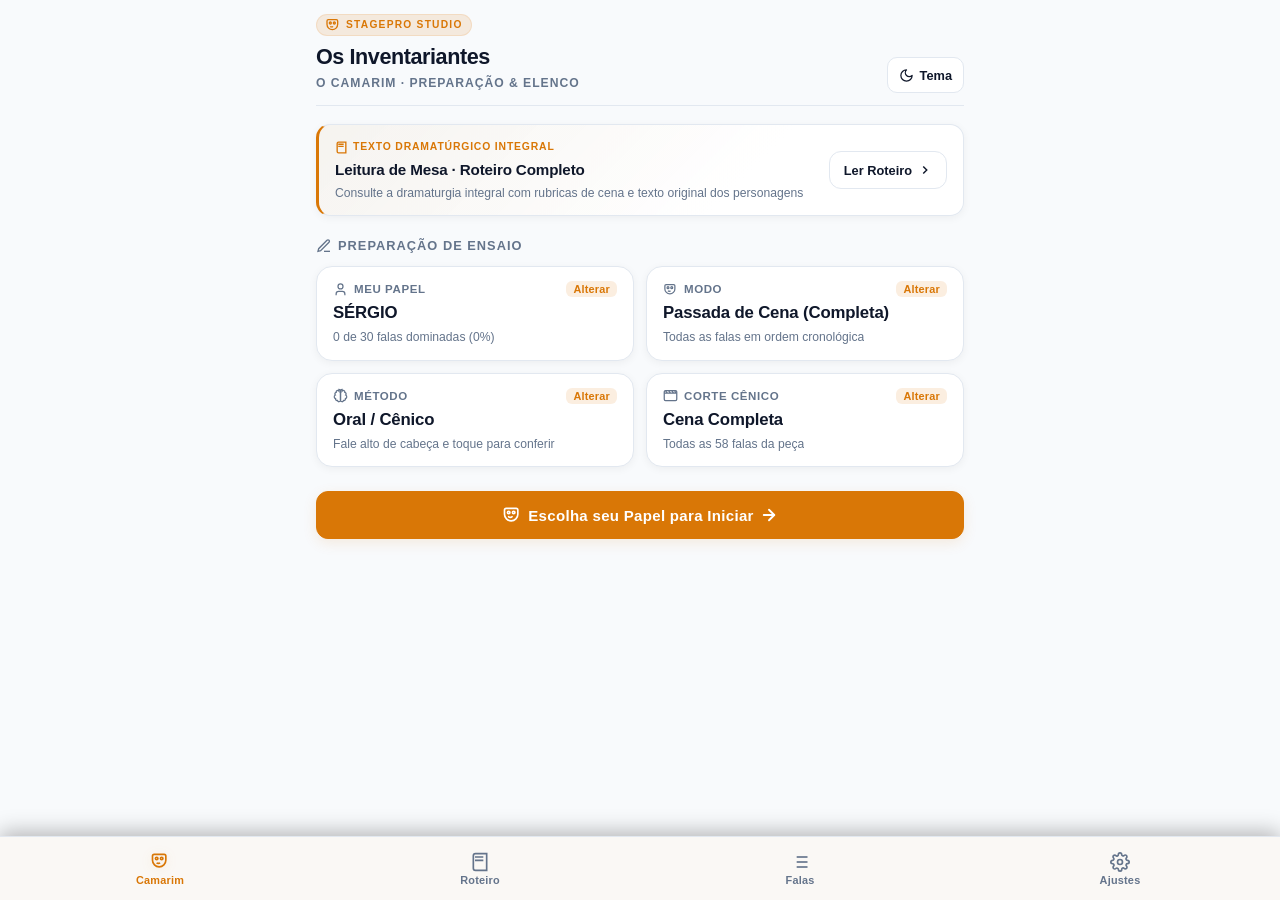
==== index.html @ 780c4690 "refactor(roteiro): etapa 2 - reformulacao completa da leitura de mesa em livro dramaturgico com folh" ====
<!DOCTYPE html>
<html lang="pt-BR">
<head>
  <meta charset="utf-8">
  <meta http-equiv="Content-Security-Policy" content="default-src 'self'; script-src 'self' 'unsafe-inline'; style-src 'self' 'unsafe-inline'; img-src 'self' data: blob:; media-src 'self' blob: data:; connect-src 'self' blob: data:; font-src 'self'; object-src 'none'; base-uri 'self';">
  <meta name="viewport" content="width=device-width, initial-scale=1, viewport-fit=cover">
  <meta name="theme-color" content="#0b0d11">
  <meta name="apple-mobile-web-app-capable" content="yes">
  <meta name="apple-mobile-web-app-status-bar-style" content="black-translucent">
  <meta name="apple-mobile-web-app-title" content="StagePro">
  <link rel="manifest" href="manifest.json">
  <link rel="icon" type="image/svg+xml" href="icon.svg">
  <link rel="icon" type="image/png" sizes="192x192" href="icon-192.png">
  <link rel="icon" type="image/png" sizes="512x512" href="icon-512.png">
  <link rel="apple-touch-icon" href="icon-192.png">
  <title>Ensaio Teatral · Os Inventariantes</title>
  <link rel="stylesheet" href="css/style.css">
</head>
<body>
  <div class="app-container">
    <!-- TELA 1: O CAMARIM (LOBBY DE ENTRADA & HUB DE ESCOLHA) -->
    <div id="lobbyView" class="view-camarim">
      <header class="camarim-header">
        <div class="camarim-brand">
          <div class="brand-badge">
            <svg class="app-icon" width="16" height="16" viewBox="0 0 24 24" fill="none" stroke="currentColor" stroke-width="2"><path d="M3 11c0 4.4 3.6 8 8 8s8-3.6 8-8V6a2 2 0 0 0-2-2H5a2 2 0 0 0-2 2v5z"/><circle cx="8" cy="9" r="1.5"/><circle cx="14" cy="9" r="1.5"/><path d="M8 14c1 1.2 3 1.2 4 0"/></svg>
            <span>STAGEPRO STUDIO</span>
          </div>
          <h1 class="play-title" id="playTitle">Os Inventariantes</h1>
          <span class="camarim-subtitle">O Camarim · Preparação & Elenco</span>
        </div>
        <div class="camarim-header-actions">
          <button id="btnToggleTheme" class="btn-header" type="button" title="Alternar Modo Claro / Escuro">
            <span id="themeHeaderIcon" style="display:inline-flex; align-items:center;">
              <svg class="app-icon" width="15" height="15" viewBox="0 0 24 24" fill="none" stroke="currentColor" stroke-width="2"><circle cx="12" cy="12" r="4"/><path d="M12 2v2M12 20v2M4.93 4.93l1.41 1.41M17.66 17.66l1.41 1.41M2 12h2M20 12h2M6.34 17.66l-1.41 1.41M19.07 4.93l-1.41 1.41"/></svg>
            </span>
            <span id="themeHeaderLabel">Tema</span>
          </button>
          <!-- Botões mantidos para testes legados de integração, ocultos visualmente da barra superior -->
          <button id="btnOpenFullScriptLobby" class="btn-header" type="button" title="Ler Roteiro Completo" style="display:none;" aria-hidden="true">
            <svg class="app-icon" width="15" height="15" viewBox="0 0 24 24" fill="none" stroke="currentColor" stroke-width="2"><path d="M4 19.5v-15A2.5 2.5 0 0 1 6.5 2H20v20H6.5a2.5 2.5 0 0 1-2.5-2.5Z"/><path d="M6 6h10M6 10h10"/></svg>
            <span>Roteiro</span>
          </button>
          <button id="btnOpenIndexLobby" class="btn-header" type="button" title="Índice de Falas" style="display:none;" aria-hidden="true">
            <svg class="app-icon" width="15" height="15" viewBox="0 0 24 24" fill="none" stroke="currentColor" stroke-width="2"><line x1="8" y1="6" x2="21" y2="6"/><line x1="8" y1="12" x2="21" y2="12"/><line x1="8" y1="18" x2="21" y2="18"/><line x1="3" y1="6" x2="3.01" y2="6"/><line x1="3" y1="12" x2="3.01" y2="12"/><line x1="3" y1="18" x2="3.01" y2="18"/></svg>
            <span>Falas</span>
          </button>
          <button id="btnOpenSettingsLobby" class="btn-header" type="button" title="Opções & Vozes" style="display:none;" aria-hidden="true">
            <svg class="app-icon" width="15" height="15" viewBox="0 0 24 24" fill="none" stroke="currentColor" stroke-width="2"><circle cx="12" cy="12" r="3"/><path d="M19.4 15a1.65 1.65 0 0 0 .33 1.82l.06.06a2 2 0 0 1 0 2.83 2 2 0 0 1-2.83 0l-.06-.06a1.65 1.65 0 0 0-1.82-.33 1.65 1.65 0 0 0-1 1.51V21a2 2 0 0 1-2 2 2 2 0 0 1-2-2v-.09A1.65 1.65 0 0 0 9 19.4a1.65 1.65 0 0 0-1.82.33l-.06.06a2 2 0 0 1-2.83 0 2 2 0 0 1 0-2.83l.06-.06a1.65 1.65 0 0 0 .33-1.82 1.65 1.65 0 0 0-1.51-1H3a2 2 0 0 1-2-2 2 2 0 0 1 2-2h.09A1.65 1.65 0 0 0 4.6 9a1.65 1.65 0 0 0-.33-1.82l-.06-.06a2 2 0 0 1 0-2.83 2 2 0 0 1 2.83 0l.06.06a1.65 1.65 0 0 0 1.82.33H9a1.65 1.65 0 0 0 1-1.51V3a2 2 0 0 1 2-2 2 2 0 0 1 2 2v.09a1.65 1.65 0 0 0 1 1.51 1.65 1.65 0 0 0 1.82-.33l.06-.06a2 2 0 0 1 2.83 0 2 2 0 0 1 0 2.83l-.06.06a1.65 1.65 0 0 0-.33 1.82V9a1.65 1.65 0 0 0 1.51 1H21a2 2 0 0 1 2 2 2 2 0 0 1-2 2h-.09a1.65 1.65 0 0 0-1.51 1z"/></svg>
            <span>Opções</span>
          </button>
        </div>
      </header>

      <!-- CARD DRAMATÚRGICO: TEXTO DA PEÇA (LEITURA DE MESA) -->
      <section class="camarim-script-card" id="bannerReadFullScript" role="region" aria-label="Texto da Peça">
        <div class="script-card-content">
          <div class="script-card-badge">
            <svg class="app-icon" width="13" height="13" viewBox="0 0 24 24" fill="none" stroke="currentColor" stroke-width="2.5"><path d="M4 19.5v-15A2.5 2.5 0 0 1 6.5 2H20v20H6.5a2.5 2.5 0 0 1-2.5-2.5Z"/><path d="M6 6h10M6 10h10"/></svg>
            <span>TEXTO DRAMATÚRGICO INTEGRAL</span>
          </div>
          <h2 class="script-card-title">Leitura de Mesa · Roteiro Completo</h2>
          <p class="script-card-desc">Consulte a dramaturgia integral com rubricas de cena e texto original dos personagens</p>
        </div>
        <button id="btnReadScriptBanner" class="btn btn-secondary script-card-action" type="button">
          <span>Ler Roteiro</span>
          <svg class="app-icon" width="14" height="14" viewBox="0 0 24 24" fill="none" stroke="currentColor" stroke-width="2.5"><polyline points="9 18 15 12 9 6"/></svg>
        </button>
      </section>

      <!-- PAINEL MISSION CONTROL DO CAMARIM (DASHBOARD TÁTIL) -->
      <div id="tabContentArea" class="tab-content-area">
        <div id="tabCamarim" class="tab-pane active">
          <!-- CARD DE CONTINUAÇÃO RÁPIDA (QUICK RESUME) -->
          <div id="resumeRehearsalCard" class="camarim-resume-card" style="display:none;">
            <div class="resume-card-left">
              <span class="resume-card-badge">Último Ensaio</span>
              <span class="resume-card-title" id="resumeCardTitle">Continuar da fala 1</span>
            </div>
            <button id="btnQuickResume" class="btn btn-secondary btn-resume-action" type="button">
              <span>Continuar</span>
              <svg class="app-icon" width="14" height="14" viewBox="0 0 24 24" fill="none" stroke="currentColor" stroke-width="2.5"><polygon points="5 3 19 12 5 21 5 3"/></svg>
            </button>
          </div>

          <!-- OS 4 SLOTS INTERATIVOS DE PREPARAÇÃO -->
          <section class="mission-control-section">
            <div class="mission-control-title">
              <svg class="app-icon" width="16" height="16" viewBox="0 0 24 24" fill="none" stroke="currentColor" stroke-width="2"><path d="M12 20h9"/><path d="M16.5 3.5a2.121 2.121 0 0 1 3 3L7 19l-4 1 1-4L16.5 3.5z"/></svg>
              <span>Preparação de Ensaio</span>
            </div>
            <div class="mission-slots-grid">
              <!-- SLOT 1: PERSONAGEM -->
              <button type="button" class="mission-slot-card" id="slotActorBtn">
                <div class="slot-card-top">
                  <div class="slot-card-label">
                    <svg class="app-icon" width="15" height="15" viewBox="0 0 24 24" fill="none" stroke="currentColor" stroke-width="2"><path d="M19 21v-2a4 4 0 0 0-4-4H9a4 4 0 0 0-4 4v2"/><circle cx="12" cy="7" r="4"/></svg>
                    <span>Meu Papel</span>
                  </div>
                  <span class="slot-edit-pill">Alterar</span>
                </div>
                <div class="slot-card-value" id="slotActorValue">SÉRGIO</div>
                <div class="slot-card-sub" id="slotActorSub">Toque para selecionar</div>
              </button>

              <!-- SLOT 2: MODO DE ENSAIO -->
              <button type="button" class="mission-slot-card" id="slotModeBtn">
                <div class="slot-card-top">
                  <div class="slot-card-label">
                    <svg class="app-icon" width="15" height="15" viewBox="0 0 24 24" fill="none" stroke="currentColor" stroke-width="2"><path d="M3 11c0 4.4 3.6 8 8 8s8-3.6 8-8V6a2 2 0 0 0-2-2H5a2 2 0 0 0-2 2v5z"/><circle cx="8" cy="9" r="1.5"/><circle cx="14" cy="9" r="1.5"/><path d="M8 14c1 1.2 3 1.2 4 0"/></svg>
                    <span>Modo</span>
                  </div>
                  <span class="slot-edit-pill">Alterar</span>
                </div>
                <div class="slot-card-value" id="slotModeValue">Só Minhas + Deixas</div>
                <div class="slot-card-sub" id="slotModeSub">Foco em réplicas diretas</div>
              </button>

              <!-- SLOT 3: MÉTODO DE ESTUDO -->
              <button type="button" class="mission-slot-card" id="slotMethodBtn">
                <div class="slot-card-top">
                  <div class="slot-card-label">
                    <svg class="app-icon" width="15" height="15" viewBox="0 0 24 24" fill="none" stroke="currentColor" stroke-width="2"><path d="M9.5 2A2.5 2.5 0 0 1 12 4.5v15a2.5 2.5 0 0 1-4.96.44 2.5 2.5 0 0 1-2.96-3.08 3 3 0 0 1-.34-5.58 2.5 2.5 0 0 1 1.32-4.24 2.5 2.5 0 0 1 4.44-2.04Z"/><path d="M14.5 2A2.5 2.5 0 0 0 12 4.5v15a2.5 2.5 0 0 0 4.96.44 2.5 2.5 0 0 0 2.96-3.08 3 3 0 0 0 .34-5.58 2.5 2.5 0 0 0-1.32-4.24 2.5 2.5 0 0 0-4.44-2.04Z"/></svg>
                    <span>Método</span>
                  </div>
                  <span class="slot-edit-pill">Alterar</span>
                </div>
                <div class="slot-card-value" id="slotMethodValue">Oral / Cênico</div>
                <div class="slot-card-sub" id="slotMethodSub">Fale alto de cabeça</div>
              </button>

              <!-- SLOT 4: CORTE CÊNICO (BEAT) -->
              <button type="button" class="mission-slot-card" id="slotBeatBtn">
                <div class="slot-card-top">
                  <div class="slot-card-label">
                    <svg class="app-icon" width="15" height="15" viewBox="0 0 24 24" fill="none" stroke="currentColor" stroke-width="2"><rect x="2" y="4" width="20" height="16" rx="2"/><path d="m4 4 3 4M9 4l3 4M14 4l3 4M19 4l1 4M2 8h20"/></svg>
                    <span>Corte Cênico</span>
                  </div>
                  <span class="slot-edit-pill">Alterar</span>
                </div>
                <div class="slot-card-value" id="slotBeatValue">Cena Completa</div>
                <div class="slot-card-sub" id="slotBeatSub">Todas as falas da cena</div>
              </button>
            </div>
          </section>

          <!-- BOTÃO HERÓI: ENTRAR EM CENA -->
          <div class="camarim-hero-action">
            <button id="btnEnterStage" class="btn btn-primary btn-enter-stage" type="button">
              <svg class="app-icon" width="20" height="20" viewBox="0 0 24 24" fill="none" stroke="currentColor" stroke-width="2"><path d="M3 11c0 4.4 3.6 8 8 8s8-3.6 8-8V6a2 2 0 0 0-2-2H5a2 2 0 0 0-2 2v5z"/><circle cx="8" cy="9" r="1.5"/><circle cx="14" cy="9" r="1.5"/><path d="M8 14c1 1.2 3 1.2 4 0"/></svg>
              <span>Entrar em Cena</span>
              <svg class="app-icon" width="18" height="18" viewBox="0 0 24 24" fill="none" stroke="currentColor" stroke-width="2.5"><line x1="5" y1="12" x2="19" y2="12"/><polyline points="12 5 19 12 12 19"/></svg>
            </button>
          </div>
        </div>
      </div>

      <!-- BOTTOM SHEETS DOS SLOTS DE CONFIGURAÇÃO -->
      <!-- SHEET 1: ESCOLHA DE PERSONAGEM -->
      <div id="sheetActor" class="modal-backdrop slot-sheet" hidden>
        <div class="modal-content">
          <div class="modal-drag-bar" aria-hidden="true"></div>
          <div class="modal-header">
            <h2>
              <svg class="app-icon" width="18" height="18" viewBox="0 0 24 24" fill="none" stroke="currentColor" stroke-width="2"><path d="M19 21v-2a4 4 0 0 0-4-4H9a4 4 0 0 0-4 4v2"/><circle cx="12" cy="7" r="4"/></svg>
              <span>Escolha seu Personagem</span>
            </h2>
            <button id="btnCloseSheetActor" class="btn-close" type="button" aria-label="Fechar">&times;</button>
          </div>
          <div class="modal-body">
            <div class="character-cards-grid" id="characterTabs" role="tablist">
              <!-- Injetado dinamicamente via UIController.renderLobby() -->
            </div>
          </div>
        </div>
      </div>

      <!-- SHEET 2: MODO DE ENSAIO -->
      <div id="sheetMode" class="modal-backdrop slot-sheet" hidden>
        <div class="modal-content">
          <div class="modal-drag-bar" aria-hidden="true"></div>
          <div class="modal-header">
            <h2>
              <svg class="app-icon" width="18" height="18" viewBox="0 0 24 24" fill="none" stroke="currentColor" stroke-width="2"><path d="M3 11c0 4.4 3.6 8 8 8s8-3.6 8-8V6a2 2 0 0 0-2-2H5a2 2 0 0 0-2 2v5z"/><circle cx="8" cy="9" r="1.5"/><circle cx="14" cy="9" r="1.5"/><path d="M8 14c1 1.2 3 1.2 4 0"/></svg>
              <span>Modo de Ensaio</span>
            </h2>
            <button id="btnCloseSheetMode" class="btn-close" type="button" aria-label="Fechar">&times;</button>
          </div>
          <div class="modal-body">
            <div class="mode-cards-grid" id="modeCardsGrid">
              <div class="mode-card active" data-mode="minhas">
                <div class="mode-card-header">
                  <span class="mode-card-icon">
                    <svg class="app-icon" width="20" height="20" viewBox="0 0 24 24" fill="none" stroke="currentColor" stroke-width="2"><circle cx="12" cy="12" r="10"/><circle cx="12" cy="12" r="6"/><circle cx="12" cy="12" r="2"/></svg>
                  </span>
                  <div class="mode-card-title-group">
                    <span class="mode-card-title">Só Minhas Falas + Deixas</span>
                    <span class="mode-card-badge">Recomendado</span>
                  </div>
                </div>
                <p class="mode-card-desc">Foque apenas nas suas réplicas, com a deixa do colega conectada e destacada no topo.</p>
              </div>

              <div class="mode-card" data-mode="cena">
                <div class="mode-card-header">
                  <span class="mode-card-icon">
                    <svg class="app-icon" width="20" height="20" viewBox="0 0 24 24" fill="none" stroke="currentColor" stroke-width="2"><path d="M4 19.5v-15A2.5 2.5 0 0 1 6.5 2H20v20H6.5a2.5 2.5 0 0 1-2.5-2.5Z"/><path d="M6 6h10M6 10h10"/></svg>
                  </span>
                  <div class="mode-card-title-group">
                    <span class="mode-card-title">Passada de Cena (Completa)</span>
                    <span class="mode-card-badge">Cronológico</span>
                  </div>
                </div>
                <p class="mode-card-desc">Passe todas as falas da peça do início ao fim, ouvindo ou lendo cada personagem.</p>
              </div>

              <div class="mode-card" data-mode="pingpong">
                <div class="mode-card-header">
                  <span class="mode-card-icon">
                    <svg class="app-icon" width="20" height="20" viewBox="0 0 24 24" fill="none" stroke="currentColor" stroke-width="2"><polygon points="13 2 3 14 12 14 11 22 21 10 12 10 13 2"/></svg>
                  </span>
                  <div class="mode-card-title-group">
                    <span class="mode-card-title">Ping-Pong de Deixas</span>
                    <span class="mode-card-badge">Reflexo 4s</span>
                  </div>
                </div>
                <p class="mode-card-desc">O colega fala e um cronômetro de reflexo de 4s abre para testar seu tempo de resposta.</p>
              </div>

              <div class="mode-card" data-mode="ponto">
                <div class="mode-card-header">
                  <span class="mode-card-icon">
                    <svg class="app-icon" width="20" height="20" viewBox="0 0 24 24" fill="none" stroke="currentColor" stroke-width="2"><path d="M3 14h3a2 2 0 0 1 2 2v3a2 2 0 0 1-2 2H5a2 2 0 0 1-2-2v-7a9 9 0 0 1 18 0v7a2 2 0 0 1-2 2h-1a2 2 0 0 1-2-2v-3a2 2 0 0 1 2-2h3"/></svg>
                  </span>
                  <div class="mode-card-title-group">
                    <span class="mode-card-title">Ponto Eletrônico</span>
                    <span class="mode-card-badge">Hands-Free</span>
                  </div>
                </div>
                <p class="mode-card-desc">Ensaio 100% auditivo para você ensaiar com fone no ouvido, viva-voz ou sem as mãos.</p>
              </div>

              <div class="mode-card" data-mode="fraquezas">
                <div class="mode-card-header">
                  <span class="mode-card-icon">
                    <svg class="app-icon" width="20" height="20" viewBox="0 0 24 24" fill="none" stroke="currentColor" stroke-width="2"><path d="M9.5 2A2.5 2.5 0 0 1 12 4.5v15a2.5 2.5 0 0 1-4.96.44 2.5 2.5 0 0 1-2.96-3.08 3 3 0 0 1-.34-5.58 2.5 2.5 0 0 1 1.32-4.24 2.5 2.5 0 0 1 4.44-2.04Z"/><path d="M14.5 2A2.5 2.5 0 0 0 12 4.5v15a2.5 2.5 0 0 0 4.96.44 2.5 2.5 0 0 0 2.96-3.08 3 3 0 0 0 .34-5.58 2.5 2.5 0 0 0-1.32-4.24 2.5 2.5 0 0 0-4.44-2.04Z"/></svg>
                  </span>
                  <div class="mode-card-title-group">
                    <span class="mode-card-title">Foco nas Fraquezas</span>
                    <span class="mode-card-badge">Memorização</span>
                  </div>
                </div>
                <p class="mode-card-desc">Repetição espaçada inteligente priorizando as falas onde você mais errou ou tem dúvida.</p>
              </div>
            </div>
          </div>
        </div>
      </div>

      <!-- SHEET 3: MÉTODO DE MEMORIZAÇÃO -->
      <div id="sheetMethod" class="modal-backdrop slot-sheet" hidden>
        <div class="modal-content">
          <div class="modal-drag-bar" aria-hidden="true"></div>
          <div class="modal-header">
            <h2>
              <svg class="app-icon" width="18" height="18" viewBox="0 0 24 24" fill="none" stroke="currentColor" stroke-width="2"><path d="M9.5 2A2.5 2.5 0 0 1 12 4.5v15a2.5 2.5 0 0 1-4.96.44 2.5 2.5 0 0 1-2.96-3.08 3 3 0 0 1-.34-5.58 2.5 2.5 0 0 1 1.32-4.24 2.5 2.5 0 0 1 4.44-2.04Z"/><path d="M14.5 2A2.5 2.5 0 0 0 12 4.5v15a2.5 2.5 0 0 0 4.96.44 2.5 2.5 0 0 0 2.96-3.08 3 3 0 0 0 .34-5.58 2.5 2.5 0 0 0-1.32-4.24 2.5 2.5 0 0 0-4.44-2.04Z"/></svg>
              <span>Método de Memorização</span>
            </h2>
            <button id="btnCloseSheetMethod" class="btn-close" type="button" aria-label="Fechar">&times;</button>
          </div>
          <div class="modal-body">
            <div class="study-methods-grid" id="studyMethodsGrid">
              <button type="button" class="study-method-card active" data-method="oral">
                <span class="method-card-icon">
                  <svg class="app-icon" width="22" height="22" viewBox="0 0 24 24" fill="none" stroke="currentColor" stroke-width="2"><path d="M12 2a3 3 0 0 0-3 3v7a3 3 0 0 0 6 0V5a3 3 0 0 0-3-3Z"/><path d="M19 10v2a7 7 0 0 1-14 0v-2M12 19v3M8 22h8"/></svg>
                </span>
                <div class="method-card-info">
                  <span class="method-card-title">Oral / Cênico</span>
                  <span class="method-card-badge">Padrão</span>
                </div>
                <p class="method-card-desc">Fale alto de cabeça e toque para conferir.</p>
              </button>
              <button type="button" class="study-method-card" data-method="quiz">
                <span class="method-card-icon">
                  <svg class="app-icon" width="22" height="22" viewBox="0 0 24 24" fill="none" stroke="currentColor" stroke-width="2"><path d="M19.4 7.8c0-1.6.8-2.2 1.6-2.8-1.3-1.3-3.1-2-5-2-1.6 0-2.2.8-2.8 1.6a2 2 0 0 1-2.3 0C10.2 3.8 9.6 3 8 3 6.2 3 4.3 3.7 3 5c.8.7 1.6 1.3 1.6 2.8a2 2 0 0 1-1.1 1.8C2.8 10.2 2 10.8 2 12.4c0 1.6.8 2.2 1.6 2.8a2 2 0 0 1 1.1 1.8c-.8.8-1.6 1.4-2.4 2.1 1.3 1.3 3.1 2 5 2 1.6 0 2.2-.8 2.8-1.6a2 2 0 0 1 2.3 0c.7.8 1.3 1.6 2.8 1.6 1.8 0 3.7-.7 5-2-.8-.7-1.6-1.3-1.6-2.8a2 2 0 0 1 1.1-1.8c.6-.5 1.4-1.1 1.4-2.7 0-1.6-.8-2.2-1.6-2.8a2 2 0 0 1-1.1-1.8Z"/></svg>
                </span>
                <div class="method-card-info">
                  <span class="method-card-title">Alternativas</span>
                  <span class="method-card-badge">Interativo</span>
                </div>
                <p class="method-card-desc">Complete lacunas escolhendo opções.</p>
              </button>
              <button type="button" class="study-method-card" data-method="typing">
                <span class="method-card-icon">
                  <svg class="app-icon" width="22" height="22" viewBox="0 0 24 24" fill="none" stroke="currentColor" stroke-width="2"><rect x="2" y="4" width="20" height="16" rx="2"/><line x1="6" y1="8" x2="6.01" y2="8"/><line x1="10" y1="8" x2="10.01" y2="8"/><line x1="14" y1="8" x2="14.01" y2="8"/><line x1="18" y1="8" x2="18.01" y2="8"/><line x1="6" y1="12" x2="6.01" y2="12"/><line x1="18" y1="12" x2="18.01" y2="12"/><line x1="7" y1="16" x2="17" y2="16"/></svg>
                </span>
                <div class="method-card-info">
                  <span class="method-card-title">Digitação</span>
                  <span class="method-card-badge">Teclado</span>
                </div>
                <p class="method-card-desc">Digite as palavras que faltam no texto.</p>
              </button>
            </div>
          </div>
        </div>
      </div>

      <!-- SHEET 4: CORTE CÊNICO (BEAT) -->
      <div id="sheetBeat" class="modal-backdrop slot-sheet" hidden>
        <div class="modal-content">
          <div class="modal-drag-bar" aria-hidden="true"></div>
          <div class="modal-header">
            <h2>
              <svg class="app-icon" width="18" height="18" viewBox="0 0 24 24" fill="none" stroke="currentColor" stroke-width="2"><rect x="2" y="4" width="20" height="16" rx="2"/><path d="m4 4 3 4M9 4l3 4M14 4l3 4M19 4l1 4M2 8h20"/></svg>
              <span>Bloco Dramático / Beat</span>
            </h2>
            <button id="btnCloseSheetBeat" class="btn-close" type="button" aria-label="Fechar">&times;</button>
          </div>
          <div class="modal-body">
            <div class="camarim-select-wrapper custom-select-box">
              <select id="selectBeat" class="camarim-select" title="Filtrar por bloco dramático da cena">
                <option value="all">Cena Completa (Todas as falas)</option>
              </select>
              <div class="select-chevron">
                <svg class="app-icon" width="14" height="14" viewBox="0 0 24 24" fill="none" stroke="currentColor" stroke-width="2.5"><polyline points="6 9 12 15 18 9"/></svg>
              </div>
            </div>
          </div>
        </div>
      </div>
    </div>

    <!-- TELA 2: O PALCO (ENSAIO LIMPO E IMERSIVO) -->
    <div id="rehearsalView" class="view-palco" hidden>
      <!-- TOPO MINIMALISTA (HUD DESOBSTRUÍDO) -->
      <header class="stage-header" id="stageHeader">
        <div class="stage-header-inner">
          <button id="btnBackToLobby" class="btn-stage-back" type="button" title="Voltar ao Camarim">
            <svg class="app-icon" width="16" height="16" viewBox="0 0 24 24" fill="none" stroke="currentColor" stroke-width="2.5"><polyline points="15 18 9 12 15 6"/></svg>
            <span>Camarim</span>
          </button>
          <div class="stage-center-info">
            <span class="stage-play-title" id="stagePlayTitle">Os Inventariantes</span>
            <div class="stage-meta-pills">
              <span class="stage-beat-pill" id="stageBeatTitle">Cena Completa</span>
              <span class="stage-method-pill" id="stageMethodPill">Oral</span>
            </div>
          </div>
          <div class="stage-right-actions">
            <button id="btnStageIndex" class="btn-stage-counter" type="button" title="Índice de Falas">
              <span id="counterText">Fala 1 de 58</span>
            </button>
            <button id="btnOpenSettingsStage" class="btn-stage-icon" type="button" title="Opções & Vozes">
              <svg class="app-icon" width="16" height="16" viewBox="0 0 24 24" fill="none" stroke="currentColor" stroke-width="2"><circle cx="12" cy="12" r="3"/><path d="M19.4 15a1.65 1.65 0 0 0 .33 1.82l.06.06a2 2 0 0 1 0 2.83 2 2 0 0 1-2.83 0l-.06-.06a1.65 1.65 0 0 0-1.82-.33 1.65 1.65 0 0 0-1 1.51V21a2 2 0 0 1-2 2 2 2 0 0 1-2-2v-.09A1.65 1.65 0 0 0 9 19.4a1.65 1.65 0 0 0-1.82.33l-.06.06a2 2 0 0 1-2.83 0 2 2 0 0 1 0-2.83l.06-.06a1.65 1.65 0 0 0 .33-1.82 1.65 1.65 0 0 0-1.51-1H3a2 2 0 0 1-2-2 2 2 0 0 1 2-2h.09A1.65 1.65 0 0 0 4.6 9a1.65 1.65 0 0 0-.33-1.82l-.06-.06a2 2 0 0 1 0-2.83 2 2 0 0 1 2.83 0l.06.06a1.65 1.65 0 0 0 1.82.33H9a1.65 1.65 0 0 0 1-1.51V3a2 2 0 0 1 2-2 2 2 0 0 1 2 2v.09a1.65 1.65 0 0 0 1 1.51 1.65 1.65 0 0 0 1.82-.33l.06-.06a2 2 0 0 1 2.83 0 2 2 0 0 1 0 2.83l-.06.06a1.65 1.65 0 0 0-.33 1.82V9a1.65 1.65 0 0 0 1.51 1H21a2 2 0 0 1 2 2 2 2 0 0 1-2 2h-.09a1.65 1.65 0 0 0-1.51 1z"/></svg>
            </button>
          </div>
        </div>
        <div class="stage-progress-bar">
          <div class="progress-bar-fill" id="progressBar"></div>
        </div>
        <div class="status-toast" id="statusMessage"></div>
      </header>

      <!-- ÁREA CÊNICA (A ESCUTA E A FALA) -->
      <main id="mainApp" class="rehearsal-card-container">
        <!-- Injetado dinamicamente via UIController.renderView() -->
      </main>

      <!-- BARRA DE UM POLEGAR (ONE-THUMB ACTION DOCK) -->
      <footer id="oneThumbDock" class="action-dock">
        <div class="dock-inner">
          <button id="btnPrev" class="dock-btn-nav" type="button" title="Fala anterior (←)">
            <svg class="app-icon" width="20" height="20" viewBox="0 0 24 24" fill="none" stroke="currentColor" stroke-width="2.5"><polyline points="15 18 9 12 15 6"/></svg>
          </button>
          <div id="dockHeroArea" class="dock-hero-area">
            <!-- Injetado dinamicamente via UIController.renderView() -->
          </div>
          <button id="btnNext" class="dock-btn-nav" type="button" title="Próxima fala (→)">
            <svg class="app-icon" width="20" height="20" viewBox="0 0 24 24" fill="none" stroke="currentColor" stroke-width="2.5"><polyline points="9 18 15 12 9 6"/></svg>
          </button>
        </div>
      </footer>
    </div>

    <!-- BARRA DE NAVEGAÇÃO INFERIOR DO APP (BOTTOM TAB BAR NATIVA) -->
    <nav id="appTabBar" class="app-tab-bar" aria-label="Navegação Principal">
      <button type="button" class="tab-bar-item active" id="tabBtnCamarim" data-tab="camarim">
        <svg class="app-icon" width="20" height="20" viewBox="0 0 24 24" fill="none" stroke="currentColor" stroke-width="2"><path d="M3 11c0 4.4 3.6 8 8 8s8-3.6 8-8V6a2 2 0 0 0-2-2H5a2 2 0 0 0-2 2v5z"/><circle cx="8" cy="9" r="1.5"/><circle cx="14" cy="9" r="1.5"/><path d="M8 14c1 1.2 3 1.2 4 0"/></svg>
        <span>Camarim</span>
      </button>
      <button type="button" class="tab-bar-item" id="tabBtnScript" data-tab="script">
        <svg class="app-icon" width="20" height="20" viewBox="0 0 24 24" fill="none" stroke="currentColor" stroke-width="2"><path d="M4 19.5v-15A2.5 2.5 0 0 1 6.5 2H20v20H6.5a2.5 2.5 0 0 1-2.5-2.5Z"/><path d="M6 6h10M6 10h10"/></svg>
        <span>Roteiro</span>
      </button>
      <button type="button" class="tab-bar-item" id="tabBtnProgress" data-tab="progress">
        <svg class="app-icon" width="20" height="20" viewBox="0 0 24 24" fill="none" stroke="currentColor" stroke-width="2"><line x1="8" y1="6" x2="21" y2="6"/><line x1="8" y1="12" x2="21" y2="12"/><line x1="8" y1="18" x2="21" y2="18"/><line x1="3" y1="6" x2="3.01" y2="6"/><line x1="3" y1="12" x2="3.01" y2="12"/><line x1="3" y1="18" x2="3.01" y2="18"/></svg>
        <span>Falas</span>
      </button>
      <button type="button" class="tab-bar-item" id="tabBtnSettings" data-tab="settings">
        <svg class="app-icon" width="20" height="20" viewBox="0 0 24 24" fill="none" stroke="currentColor" stroke-width="2"><circle cx="12" cy="12" r="3"/><path d="M19.4 15a1.65 1.65 0 0 0 .33 1.82l.06.06a2 2 0 0 1 0 2.83 2 2 0 0 1-2.83 0l-.06-.06a1.65 1.65 0 0 0-1.82-.33 1.65 1.65 0 0 0-1 1.51V21a2 2 0 0 1-2 2 2 2 0 0 1-2-2v-.09A1.65 1.65 0 0 0 9 19.4a1.65 1.65 0 0 0-1.82.33l-.06.06a2 2 0 0 1-2.83 0 2 2 0 0 1 0-2.83l.06-.06a1.65 1.65 0 0 0 .33-1.82 1.65 1.65 0 0 0-1.51-1H3a2 2 0 0 1-2-2 2 2 0 0 1 2-2h.09A1.65 1.65 0 0 0 4.6 9a1.65 1.65 0 0 0-.33-1.82l-.06-.06a2 2 0 0 1 0-2.83 2 2 0 0 1 2.83 0l.06.06a1.65 1.65 0 0 0 1.82.33H9a1.65 1.65 0 0 0 1-1.51V3a2 2 0 0 1 2-2 2 2 0 0 1 2 2v.09a1.65 1.65 0 0 0 1 1.51 1.65 1.65 0 0 0 1.82-.33l.06-.06a2 2 0 0 1 2.83 0 2 2 0 0 1 0 2.83l-.06.06a1.65 1.65 0 0 0-.33 1.82V9a1.65 1.65 0 0 0 1.51 1H21a2 2 0 0 1 2 2 2 2 0 0 1-2 2h-.09a1.65 1.65 0 0 0-1.51 1z"/></svg>
        <span>Ajustes</span>
      </button>
    </nav>
  </div>

  <!-- MODAL: ÍNDICE DE FALAS -->
  <div id="modalIndex" class="modal-backdrop" role="dialog" aria-modal="true" aria-labelledby="modalIndexTitle" hidden>
    <div class="modal-content">
      <div class="modal-drag-bar" aria-hidden="true"></div>
      <div class="modal-header">
        <h2 id="modalIndexTitle">
          <svg class="app-icon" width="18" height="18" viewBox="0 0 24 24" fill="none" stroke="currentColor" stroke-width="2"><line x1="8" y1="6" x2="21" y2="6"/><line x1="8" y1="12" x2="21" y2="12"/><line x1="8" y1="18" x2="21" y2="18"/><line x1="3" y1="6" x2="3.01" y2="6"/><line x1="3" y1="12" x2="3.01" y2="12"/><line x1="3" y1="18" x2="3.01" y2="18"/></svg>
          <span>Falas da Cena</span>
        </h2>
        <button id="btnCloseIndex" class="btn-close" type="button" aria-label="Fechar">&times;</button>
      </div>
      <div class="modal-filter-tabs">
        <button class="filter-tab active" data-filter="all">Todas</button>
        <button class="filter-tab" data-filter="mine">Minhas falas</button>
        <button class="filter-tab" data-filter="weak">Em aprendizado</button>
        <button class="filter-tab" data-filter="recorded">Com voz gravada</button>
      </div>
      <div class="modal-body" id="indexListContainer"></div>
    </div>
  </div>

  <!-- MODAL: OPÇÕES, VOZES E ROTEIRO -->
  <div id="modalSettings" class="modal-backdrop" role="dialog" aria-modal="true" aria-labelledby="modalSettingsTitle" hidden>
    <div class="modal-content">
      <div class="modal-drag-bar" aria-hidden="true"></div>
      <div class="modal-header">
        <h2 id="modalSettingsTitle">
          <svg class="app-icon" width="18" height="18" viewBox="0 0 24 24" fill="none" stroke="currentColor" stroke-width="2"><circle cx="12" cy="12" r="3"/><path d="M19.4 15a1.65 1.65 0 0 0 .33 1.82l.06.06a2 2 0 0 1 0 2.83 2 2 0 0 1-2.83 0l-.06-.06a1.65 1.65 0 0 0-1.82-.33 1.65 1.65 0 0 0-1 1.51V21a2 2 0 0 1-2 2 2 2 0 0 1-2-2v-.09A1.65 1.65 0 0 0 9 19.4a1.65 1.65 0 0 0-1.82.33l-.06.06a2 2 0 0 1-2.83 0 2 2 0 0 1 0-2.83l.06-.06a1.65 1.65 0 0 0 .33-1.82 1.65 1.65 0 0 0-1.51-1H3a2 2 0 0 1-2-2 2 2 0 0 1 2-2h.09A1.65 1.65 0 0 0 4.6 9a1.65 1.65 0 0 0-.33-1.82l-.06-.06a2 2 0 0 1 0-2.83 2 2 0 0 1 2.83 0l.06.06a1.65 1.65 0 0 0 1.82.33H9a1.65 1.65 0 0 0 1-1.51V3a2 2 0 0 1 2-2 2 2 0 0 1 2 2v.09a1.65 1.65 0 0 0 1 1.51 1.65 1.65 0 0 0 1.82-.33l.06-.06a2 2 0 0 1 2.83 0 2 2 0 0 1 0 2.83l-.06.06a1.65 1.65 0 0 0-.33 1.82V9a1.65 1.65 0 0 0 1.51 1H21a2 2 0 0 1 2 2 2 2 0 0 1-2 2h-.09a1.65 1.65 0 0 0-1.51 1z"/></svg>
          <span>Opções & Vozes do Elenco</span>
        </h2>
        <button id="btnCloseSettings" class="btn-close" type="button" aria-label="Fechar">&times;</button>
      </div>
      <div class="modal-body">
        <!-- Nível A: Seletor de Vozes Nativas do Celular (Dinâmico para todos os personagens) -->
        <div id="characterVoicesContainer"></div>

        <!-- Ritmo e Preferências do Palco -->
        <div class="settings-card">
          <div class="settings-card-header">
            <svg class="app-icon" width="16" height="16" viewBox="0 0 24 24" fill="none" stroke="currentColor" stroke-width="2"><line x1="4" y1="21" x2="4" y2="14"/><line x1="4" y1="10" x2="4" y2="3"/><line x1="12" y1="21" x2="12" y2="12"/><line x1="12" y1="8" x2="12" y2="3"/><line x1="20" y1="21" x2="20" y2="16"/><line x1="20" y1="12" x2="20" y2="3"/><line x1="1" y1="14" x2="7" y2="14"/><line x1="9" y1="8" x2="15" y2="8"/><line x1="17" y1="16" x2="23" y2="16"/></svg>
            <span>Ritmo & Preferências do Palco</span>
          </div>

          <div class="form-group">
            <label for="selectStudyMethod">Método de Memorização:</label>
            <div class="custom-select-box">
              <select id="selectStudyMethod" class="form-control" title="Método de memorização">
                <option value="oral">Oral / Cênico (Vocal & Conferência)</option>
                <option value="quiz">Alternativas (Banco de Palavras)</option>
                <option value="typing">Digitação (Digitar Lacunas)</option>
              </select>
              <div class="select-chevron">
                <svg class="app-icon" width="14" height="14" viewBox="0 0 24 24" fill="none" stroke="currentColor" stroke-width="2.5"><polyline points="6 9 12 15 18 9"/></svg>
              </div>
            </div>
          </div>

          <div class="form-group">
            <label for="selectTempo">Andamento e Ritmo da Cena:</label>
            <div class="custom-select-box">
              <select id="selectTempo" class="form-control" title="Andamento e ritmo da cena">
                <option value="normal">Ritmo: Normal (0.95x)</option>
                <option value="slow">Ritmo: Lento (0.80x)</option>
                <option value="fast">Ritmo: Urgente (1.20x)</option>
                <option value="dynamic">Ritmo: Dinâmico</option>
              </select>
              <div class="select-chevron">
                <svg class="app-icon" width="14" height="14" viewBox="0 0 24 24" fill="none" stroke="currentColor" stroke-width="2.5"><polyline points="6 9 12 15 18 9"/></svg>
              </div>
            </div>
          </div>

          <!-- TOGGLES ESTILO IOS (SUBSTITUINDO FORM CHECKBOXES) -->
          <div class="switch-list">
            <label class="app-switch-row" for="chkDarkTheme">
              <div class="switch-info">
                <span class="switch-title">Tema Noturno de Estúdio</span>
                <span class="switch-desc">Obsidian velvet com spotlight âmbar cênico</span>
              </div>
              <div class="app-switch">
                <input type="checkbox" id="chkDarkTheme" checked>
                <span class="switch-slider"></span>
              </div>
            </label>

            <label class="app-switch-row" for="chkVoice">
              <div class="switch-info">
                <span class="switch-title">Voz Sintetizada</span>
                <span class="switch-desc">Ouvir voz sintetizada do colega</span>
              </div>
              <div class="app-switch">
                <input type="checkbox" id="chkVoice" checked>
                <span class="switch-slider"></span>
              </div>
            </label>

            <label class="app-switch-row" for="chkAutoAdvance">
              <div class="switch-info">
                <span class="switch-title">Avanço Automático</span>
                <span class="switch-desc">Avançar após a fala do colega terminar</span>
              </div>
              <div class="app-switch">
                <input type="checkbox" id="chkAutoAdvance">
                <span class="switch-slider"></span>
              </div>
            </label>

            <label class="app-switch-row" for="chkWakeLock">
              <div class="switch-info">
                <span class="switch-title">Manter Tela Ligada</span>
                <span class="switch-desc">Evitar que a tela apague durante o ensaio</span>
              </div>
              <div class="app-switch">
                <input type="checkbox" id="chkWakeLock" checked>
                <span class="switch-slider"></span>
              </div>
            </label>

            <label class="app-switch-row" for="chkStartHidden">
              <div class="switch-info">
                <span class="switch-title">Chegar com Fala Oculta</span>
                <span class="switch-desc">Modo Desafio: sem revelação prévia da réplica</span>
              </div>
              <div class="app-switch">
                <input type="checkbox" id="chkStartHidden" checked>
                <span class="switch-slider"></span>
              </div>
            </label>

            <label class="app-switch-row" for="chkHideRubrics">
              <div class="switch-info">
                <span class="switch-title">Ocultar Rubricas Cênicas</span>
                <span class="switch-desc">Ocultar anotações entre parênteses (...)</span>
              </div>
              <div class="app-switch">
                <input type="checkbox" id="chkHideRubrics">
                <span class="switch-slider"></span>
              </div>
            </label>

            <!-- Select oculto para compatibilidade com qualquer listener legado -->
            <select id="selectMode" style="display:none;">
              <option value="cena">Modo: Cena Toda</option>
              <option value="minhas">Modo: Só Minhas + Deixas</option>
              <option value="fraquezas">Modo: Foco nas Fraquezas</option>
              <option value="pingpong">Modo: Ping-Pong de Deixas</option>
              <option value="ponto">Modo: Ponto Eletrônico</option>
            </select>
          </div>
        </div>

        <div class="form-group settings-card">
          <div class="slider-header-row">
            <label for="rangeSpeechRate" style="margin:0;">Velocidade da Voz</label>
            <span class="slider-value-badge" id="rateLabel">0.95x</span>
          </div>
          <input type="range" id="rangeSpeechRate" min="0.75" max="1.3" step="0.05" value="0.95" class="app-range-slider">
        </div>

        <div class="form-group">
          <button id="btnOpenFullScriptSettings" class="btn btn-secondary" style="width:100%;" type="button">
            <svg class="app-icon" width="16" height="16" viewBox="0 0 24 24" fill="none" stroke="currentColor" stroke-width="2"><path d="M4 19.5v-15A2.5 2.5 0 0 1 6.5 2H20v20H6.5a2.5 2.5 0 0 1-2.5-2.5Z"/><path d="M6 6h10M6 10h10"/></svg>
            <span>Abrir Roteiro Completo para Leitura</span>
          </button>
        </div>

        <div class="form-group">
          <label>Gerenciar Áudios Reais Gravados:</label>
          <button id="btnClearAllRecordings" class="btn btn-secondary" style="width:100%;" type="button">
            <svg class="app-icon" width="16" height="16" viewBox="0 0 24 24" fill="none" stroke="currentColor" stroke-width="2"><polyline points="3 6 5 6 21 6"/><path d="M19 6v14a2 2 0 0 1-2 2H7a2 2 0 0 1-2-2V6m3 0V4a2 2 0 0 1 2-2h4a2 2 0 0 1 2 2v2"/></svg>
            <span>Excluir todas as gravações de voz do elenco</span>
          </button>
        </div>

        <!-- Backup & Restauração -->
        <div class="form-group settings-card">
          <div class="settings-card-header">
            <svg class="app-icon" width="16" height="16" viewBox="0 0 24 24" fill="none" stroke="currentColor" stroke-width="2"><path d="M21 15v4a2 2 0 0 1-2 2H5a2 2 0 0 1-2-2v-4"/><polyline points="7 10 12 15 17 10"/><line x1="12" y1="15" x2="12" y2="3"/></svg>
            <span>Backup de Segurança (Dados e Vozes)</span>
          </div>
          <p style="font-size:0.8rem; color:var(--fg-muted); margin:0 0 12px; line-height:1.45;">
            Baixe um arquivo seguro com todas as gravações e níveis de memorização para restaurar quando quiser.
          </p>
          <div style="display:flex; gap:8px;">
            <button id="btnExportBackup" class="btn btn-secondary" style="flex:1;" type="button">
              <svg class="app-icon" width="16" height="16" viewBox="0 0 24 24" fill="none" stroke="currentColor" stroke-width="2"><path d="M21 15v4a2 2 0 0 1-2 2H5a2 2 0 0 1-2-2v-4"/><polyline points="7 10 12 15 17 10"/><line x1="12" y1="15" x2="12" y2="3"/></svg>
              <span>Exportar Backup</span>
            </button>
            <label class="btn btn-secondary" style="flex:1; cursor:pointer;">
              <svg class="app-icon" width="16" height="16" viewBox="0 0 24 24" fill="none" stroke="currentColor" stroke-width="2"><path d="M21 15v4a2 2 0 0 1-2 2H5a2 2 0 0 1-2-2v-4"/><polyline points="17 8 12 3 7 8"/><line x1="12" y1="3" x2="12" y2="15"/></svg>
              <span>Restaurar</span>
              <input type="file" id="fileImportBackup" accept=".json" style="display:none;">
            </label>
          </div>
        </div>

        <div class="form-group">
          <label>Zerar Progresso:</label>
          <button id="btnResetProgress" class="btn btn-danger-outline" style="width:100%;" type="button">
            <svg class="app-icon" width="16" height="16" viewBox="0 0 24 24" fill="none" stroke="currentColor" stroke-width="2"><polyline points="1 4 1 10 7 10"/><path d="M3.51 15a9 9 0 1 0 2.13-9.36L1 10"/></svg>
            <span>Zerar níveis de memorização deste personagem</span>
          </button>
        </div>

        <hr style="border:none; border-top:1px solid var(--border); margin:20px 0;">

        <div class="form-group">
          <label for="scriptEditor">Texto da Peça (Formato Dramatúrgico):</label>
          <textarea id="scriptEditor" class="form-control"></textarea>
          <div style="display:flex; gap:8px; margin-top:8px;">
            <button id="btnSaveScript" class="btn btn-primary" style="flex:1;" type="button">
              <svg class="app-icon" width="16" height="16" viewBox="0 0 24 24" fill="none" stroke="currentColor" stroke-width="2.5"><polyline points="20 6 9 17 4 12"/></svg>
              <span>Salvar e Carregar Texto</span>
            </button>
            <button id="btnRestoreOriginal" class="btn btn-secondary" style="flex:1;" type="button">
              <svg class="app-icon" width="16" height="16" viewBox="0 0 24 24" fill="none" stroke="currentColor" stroke-width="2"><polyline points="1 4 1 10 7 10"/><path d="M3.51 15a9 9 0 1 0 2.13-9.36L1 10"/></svg>
              <span>Restaurar "Os Inventariantes"</span>
            </button>
          </div>
        </div>
      </div>
    </div>
  </div>

  <!-- MODAL: ROTEIRO COMPLETO (LEITURA DRAMATÚRGICA DE MESA) -->
  <div id="modalFullScript" class="modal-backdrop" role="dialog" aria-modal="true" aria-labelledby="fullScriptModalTitle" hidden>
    <div class="modal-content modal-content-wide">
      <div class="modal-drag-bar" aria-hidden="true"></div>
      <div class="modal-header">
        <h2 id="fullScriptModalTitle">
          <svg class="app-icon" width="18" height="18" viewBox="0 0 24 24" fill="none" stroke="currentColor" stroke-width="2"><path d="M4 19.5v-15A2.5 2.5 0 0 1 6.5 2H20v20H6.5a2.5 2.5 0 0 1-2.5-2.5Z"/><path d="M6 6h10M6 10h10"/></svg>
          <span>Leitura de Mesa · Roteiro Completo</span>
        </h2>
        <button id="btnCloseFullScript" class="btn-close" type="button" aria-label="Fechar">&times;</button>
      </div>
      <div class="modal-filter-tabs script-reader-toolbar">
        <div class="custom-select-box" style="flex:1; min-width:180px;">
          <select id="selectBeatFullScript" class="form-control" style="width:100%;" title="Filtrar por cena ou beat">
            <option value="all">Todas as Cenas (Peça Completa)</option>
          </select>
          <div class="select-chevron">
            <svg class="app-icon" width="14" height="14" viewBox="0 0 24 24" fill="none" stroke="currentColor" stroke-width="2.5"><polyline points="6 9 12 15 18 9"/></svg>
          </div>
        </div>
        <input type="search" id="inputSearchScript" class="form-control" placeholder="Buscar no texto da peça..." style="flex:1; min-width:180px;">
        <div class="script-reader-actions-group">
          <button id="btnScriptFontSmaller" class="btn btn-secondary btn-icon-only" type="button" title="Diminuir tamanho da fonte">
            <span style="font-size:0.75rem; font-weight:800;">A-</span>
          </button>
          <button id="btnScriptFontLarger" class="btn btn-secondary btn-icon-only" type="button" title="Aumentar tamanho da fonte">
            <span style="font-size:0.95rem; font-weight:800;">A+</span>
          </button>
          <button id="btnStartFromScript" class="btn btn-primary" type="button" style="min-height:38px; padding:0 14px; font-size:0.84rem;">
            <svg class="app-icon" width="15" height="15" viewBox="0 0 24 24" fill="currentColor"><polygon points="5 3 19 12 5 21 5 3"/></svg>
            <span>Ir ao Palco</span>
          </button>
        </div>
      </div>
      <div id="fullScriptStats" class="script-reader-stats"></div>
      <div class="script-reader-body" id="fullScriptContainer">
        <!-- Injetado dinamicamente via UIController.renderFullScriptModal() -->
      </div>
    </div>
  </div>

  <!-- TEXTO PADRÃO DA PEÇA -->
  <script type="text/plain" id="defaultPlay">**OS**** INVENTARIANTES**

**Texto Teatral de Walter Paiva (Adaptação Dramatúrgica Depurada e Lapidada)**

**Personagens:**

- **Juliano:** Um ancião mefítico (65 a 70 anos aproximadamente).

- **Bárbara:** Mulher de Juliano (60 a 65 anos aproximadamente).

- **Sérgio:** Filho de Juliano e Bárbara (35 anos aproximadamente).

**Cenário:**

Sala da casa de Sérgio. A linguagem cenográfica da peça deve traduzir uma atmosfera lúdica de sombria degradação.

*(Entra Juliano, um ancião mefítico pelas moléstias que o torturam com requintes de crueldade, movendo-se desesperadamente e com intensa fragilidade. Impossibilitado de falar, seus olhos turvos clamam por socorro. Em sua perseguição, entram Sérgio e Bárbara, cada qual com sua peculiar caracterização ameaçadora. Sérgio exala a agressividade irônica e cansada de quem definhou naquele ambiente; Bárbara traz uma rigidez contida, arrastando uma dor antiga. Sérgio delicia-se com a vulnerabilidade e o desespero do pai.)*

**SÉRGIO:** *(Sarcástico.)* Aonde vai com tanta pressa, papai?

**BÁRBARA:** Não corra, Juliano. Não corra mais!

**SÉRGIO:** Está desperdiçando seu tão precioso fôlego!

**BÁRBARA:** *(Tentando abraçá-lo com condescendência distante.)* Venha cá! *(Juliano tenta escapar das duas criaturas. Após correr muito, imobiliza-se. Está alucinado de dor. Fixa o olhar na plateia com grande dificuldade. Busca o olhar de Bárbara, mas ela desvia o rosto.)* O que está vendo, querido?

**SÉRGIO:** *(Dando uma gargalhada.)* Encontrou uma luz no fim do túnel? *(Aproxima-se.)* Aposto que é a morte vindo em sua direção... *(Juliano clama por todas as suas forças para fugir, mas não consegue mover um músculo sequer. Suas energias estão esgotadas. Fatalmente, só consegue suspirar.)*

**BÁRBARA:** *(Ajeita a cabeça de Juliano com frieza mecânica.)* Eu sabia que você não ia conseguir, Juliano. Sinto muito. *(Acomodando-o.)* Sente-se aqui e descanse.

**SÉRGIO:** *(Amarrando-o com ataduras usadas e sujas.)* Fique tranquilo. Isto é só para termos certeza de que você não fugirá de novo, seu cagão!

**BÁRBARA:** *(Censurando-o com voz seca.)* Sérgio!

**SÉRGIO:** *(Irônico.)* O que foi?

**BÁRBARA:** Você fala demais!

**SÉRGIO:** Como devo me dirigir a esta... assombração?

**BÁRBARA:** *(Chegando às lágrimas.)* Pare, Sérgio!

**SÉRGIO:** *(Abraçando-a.)* Ei, o que há? Nada disso, nada de lamentos. Já é tarde e todos têm seus objetivos nesta vida, *(Encara Juliano.)* por mais insanos que possam parecer a certos demônios... *(Voltando-se a Bárbara.)* E estamos aqui dispostos a cumprir a nossa missão "divina". Esqueceu, mamãe?

**BÁRBARA:** *(Encarando-o.)* Sérgio...

**SÉRGIO:** *(Acentuando a eloquência.)* Seja forte, dona Bárbara! Não deixe a emoção dissimular sua consciência. Pelo menos uma vez na vida, encare a realidade de frente!

**BÁRBARA:** *(Breve pausa. Vagarosamente, desenrola de um lenço um revólver. Fixa seu olhar em Juliano. Dirige-se a ele sendo seguida por Sérgio.)* Vamos acabar logo com isso. *(Sérgio aplaude. Juliano, atônito, procura livrar-se das amarras, mas não consegue.)*

**SÉRGIO:** Seja um bom menino e comporte-se!

**BÁRBARA:** *(Sentando-se ao lado de Juliano.)* Juliano, você está horrível. Seu aspecto é repugnante e nojento, o cheiro de sua pele chega a dar náuseas e você se sangra todo ao urinar.

**SÉRGIO:** *(Agarrando-o violentamente pelos testículos.)* Isto aqui fede, sangra e faz a gente vomitar! Está entendendo? *(Juliano solta um gemido abafado, quase desfalecendo.)* Que que há? Já cagou de novo? *(Examina-o. Grita.)* De novo? Sabe há quantos anos a gente aguenta isso? Alguma vez na vida você já limpou as suas cagadas? Responda!

**BÁRBARA:** *(Suspira.)* Não sabemos mais como cuidar de você, Juliano. Você não come mais nada. Não é mesmo, Sérgio? *(Sérgio continua examinando-o com desdém.)* Tudo lhe faz mal, Juliano. Também não sabemos quando descansa, pois você dorme com os olhos abertos! *(Amargurada.)* Estou assustada, Juliano. Não suporto mais!

**SÉRGIO:** *(Sorridente, pega a arma de Bárbara.)* Mas, veja só! Conseguimos, enfim, encontrar uma solução para esta tortura, um modo plenamente justo de realizar este ato de misericórdia familiar. *(Fitando-o nos olhos.)* Chame de eutanásia, se quiser.

**BÁRBARA:** Desejamos que tudo termine bem, Juliano. Sem dor, sem sofrimento...

**SÉRGIO:** Sem culpa, também!

**BÁRBARA:** Sim, é isto. Suplicamos que o destino decida tudo — somente ele.

**SÉRGIO:** *(Prepara o revólver entusiasticamente.)* Pronto: a “roleta russa” pode começar. O revólver é passado a cada jogador, que deverá acionar o gatilho contra a própria cabeça. Se a câmara estiver vazia e ressoar apenas um “clic”, muito bem: é um ponto. Do contrário, é o perdedor... *(Sorrindo.)* para sempre! *(Aponta a arma contra a própria têmpora.)* Posso começar? *(Momento de hesitação. O clima é tenso. Aciona o gatilho. Disparo 1 — Sérgio: apenas um "clic". Alívio sutil na cena. A arma é passada para Bárbara.)*

**BÁRBARA:** *(Colocando-se em pé.)* Sabe, Juliano. A proposta foi de Sérgio, mas eu gostei muito da ideia. Dessa forma não há injustiça, não há erro. Ninguém aqui está assassinando ninguém. Eu preciso acreditar que o destino de cada um aqui será o mesmo de antes, entende? Só estamos dando um jeito de apressar as coisas... *(Engatilha o revólver.)* Eu pensei que iria sofrer neste momento, Juliano. Mas, pelo contrário, estou sentindo uma sensação boa, muito boa. Uma sensação de alívio... *(Suspira.)* Sinto que talvez eu possa descansar, enfim. *(Virando-se para Sérgio, que lhe estende um sorriso.)* A propósito, Juliano, é preciso que saiba que, se você for o perdedor, um novo mundo será tomado em nossas vidas. *(Encarando-o.)* Mas, se um de nós deixar de viver, o outro continuará cuidando de você – amargurado ou não. *(Encostando a arma no crânio e fechando os olhos.)* Que tudo siga o seu caminho... *(Aciona o gatilho. Disparo 2 — Bárbara: apenas um “clic”. Chora em silêncio.)*

**SÉRGIO:** *(Toma a arma com ímpeto, encarando Juliano, que se contorce em pavor.)* Muito bem, meu pai: chegou a sua vez de jogar! Está ansioso, não? Dá para perceber. *(Forte.)* Eu queria ter um espelho aqui para você ver a sua fuça roxa de pavor!

**BÁRBARA:** Sérgio!

**SÉRGIO:** *(Extremamente irônico. Juliano tenta mover a cabeça.)* Oh, queira desculpar-me. Havia me esquecido que, além de mudo, você está quase completamente cego, também. É uma pena que talvez não consiga mesmo se ver assim: tão ativo, disposto, cheio de energia — até tentando lutar como um homem de verdade. *(Acentuando a eloquência.)* Só que é tarde demais para você buscar um ideal. *(Engatilha a arma. Aponta a arma para Juliano, que permanece inerte, incapaz de segurar o objeto.)* Mesmo que seja o ideal de viver! *(Constatando a incapacidade do pai, Sérgio encosta a arma na própria cabeça.)* Como você nunca consegue fazer nada... eu jogo por você! *(Aciona o gatilho. Disparo 3 — Sérgio joga por Juliano: câmara vazia. Permanece em silêncio por um segundo. Encarando a nuca de Juliano.)* Por que você voltou?

**BÁRBARA:** *(Em tom baixo.)* Ele não tinha para onde ir.

**SÉRGIO:** *(Rindo sem humor, numa respiração curta.)* Não tinha... Pai pródigo. Sumiu quando eu era um garoto e voltou dez anos atrás arrebentado, arrastando esse bagaço pra cá. *(Pausa.)* Dez anos. Limpando fralda. Lavando pus. Larguei o curso... larguei o trabalho... larguei tudo. Eu fiquei nesta casa por você, mãe.

*(Silêncio denso. Bárbara desvia o olhar lentamente, incapaz de olhar para Sérgio.)*

**SÉRGIO:** *(Voz baixa.)* Quando ele ainda tinha braço pra rachar a sua cara... eu entrava na frente. E quando ele voltou caindo aos pedaços... você nem precisou pedir. Eu vi nos seus olhos. Como é que eu ia embora?

**BÁRBARA:** *(Com voz rasgada.)* Eu devia ter mandado você ir.

**SÉRGIO:** *(Seco.)* Você nunca mandou.

**BÁRBARA:** *(Pausa longa. Olha para a parede desbotada.)* Eu sei. Eu tinha pavor de ficar sozinha com os restos dele. *(Passa a mão pelo próprio braço.)* Eu vi a sua vida parar aqui do meu lado, Sérgio... e eu me calei.

*(Sérgio engole em seco. Limpa o rosto com brutalidade. Respira fundo, força um sorriso largo e assume novamente uma postura empertigada, usando a teatralidade como escudo.)*

**SÉRGIO:** *(Com ironia grandiloquente.)* Mas passaram-se os anos, dona Bárbara... e é muito bom saber que, dentro de alguns instantes, eu poderei começar tudo de novo! Embora eu já esteja com esta idade e tão atormentado por tudo isso, pode acreditar que estou com mais garra do que nunca! Fatalmente, irei reconquistar o meu espaço neste mundo tão grande e maravilhoso! *(Olhando para o revólver.)* Ou, se o jogo do destino preferir assim, irei brilhar em outra dimensão. Lá no alto, com certeza, entre os mais lindos deuses do Olimpo! *(Dá uma risada histriônica. Encosta a arma na própria têmpora.)* Você admira esta minha força, não é mesmo, pai? Confesse! Eu sei o porquê: eu simplesmente represento toda aquela determinação que você sempre quis possuir um dia na vida e nunca conseguiu. Sempre evitou, fugiu ou fracassou! *(Segura o queixo de Juliano, direcionando o rosto do pai para si, embora saiba da visão quase nula dele.)* Olhe para mim, "papai"! Veja o meu sorriso, sinta o brilho dos meus olhos: eu quero que você olhe para mim! *(Sérgio aciona o gatilho. Disparo 4 — Sérgio: câmara vazia. Pausa. Sérgio sorri.)* Ainda está vivo? Até que suas pontes de safena estão mais sólidas do que eu pensava... *(Oferece o revólver a Bárbara. Bárbara recua dois passos, encarando a arma com pavor.)*

**BÁRBARA:** *(Grito contido.)* Chega!

**SÉRGIO:** *(Estranhando.)* O que houve?

**BÁRBARA:** Pare, Sérgio. Por favor, pare!

**SÉRGIO:** *(Segurando o revólver. Balança a cabeça negativamente.)* Não, minha mãe!

**BÁRBARA:** Sérgio! Pense bem no que estamos fazendo. Não tem sentido!

**SÉRGIO:** É claro que tem!

**BÁRBARA:** Sinto que vou morrer!

**SÉRGIO:** *(Num tom baixo, definitivo.)* Talvez, mãe!

**BÁRBARA:** Sérgio. Ouça-me!

**SÉRGIO:** É a sua vez de jogar, dona Bárbara. *(Grita.)* Jogue agora!

**BÁRBARA:** *(Súplice.)* Não...

**SÉRGIO:** *(Voz embargada.)* Pois, então, eu jogo por você!

**BÁRBARA:** *(Sobressalto.)* Não! *(Sérgio encosta a arma na própria cabeça e dispara. Disparo 5 — Sérgio joga por Bárbara: câmara vazia. O estalo seco ecoa. Bárbara e Sérgio se agarram num abraço tenso e exausto. Juliano move os lábios sem emitir som, tremendo na cadeira. Sérgio e Bárbara soltam-se lentamente e olham para Juliano com um sorriso estático. Dirigem-se a ele.)*

**SÉRGIO:** *(Numa melodia sarcástica.)* Olá, perdedor! Este é o disparo número seis!

**BÁRBARA:** *(Carinhosa.)* Descanse em paz, querido. Seja feliz.

**SÉRGIO:** *(Radiante.)* Bem feliz!

**BÁRBARA:** *(Ajeita o colarinho sujo de Juliano com cuidado automático. Beija-lhe a testa.)* Fique tranquilo. Não vai doer nada!

**SÉRGIO:** *(Tira um lenço do bolso, limpa delicadamente uma nesga de saliva no canto da boca de Juliano.)* Sabe por que você tem medo da morte? Porque você nunca teve coragem de viver!

**BÁRBARA:** Lembre-se agora dos bons momentos, querido.

**SÉRGIO:** Viva este momento como nunca!

**BÁRBARA:** Adeus... *(Sérgio engatilha o revólver e o encosta na têmpora de Juliano. Blecaute imediato. Ouve-se o disparo seco. Foco de luz em resistência sobre Juliano morto na cadeira de rodas. A cadeira gira lentamente e a iluminação vai se esvaziando até a escuridão total.)*

**SÉRGIO:** *(Em off. Num sussurro comedido.)* Perdão, pai!

**FIM**</script>

  <!-- MÓDULOS DO APLICATIVO -->
  <script src="js/config.js"></script>
  <script src="js/utils.js"></script>
  <script src="js/state.js"></script>
  <script src="js/parser.js"></script>
  <script src="js/storage.js"></script>
  <script src="js/audio.js"></script>
  <script src="js/ui.js"></script>
  <script src="js/app.js"></script>
</body>
</html>
---- css/style.css ----
/* ==========================================================================
   STAGEPRO STUDIO DESIGN SYSTEM · MEMORIZADOR TEATRAL
   Estética de Console de Estúdio Teatral, Zero Emojis Amadores,
   Controles iOS Táteis e Teleprompter Cênico de Alta Legibilidade.
   ========================================================================== */

:root {
  /* TEMA ESCURO PADRÃO: OBSIDIAN VELVET COM SPOTLIGHT ÂMBAR TEATRAL */
  --bg: #0a0c10;
  --surface-elevated: #12161f;
  --card-bg: #181d28;
  --card-bg-elevated: #202634;
  --fg: #f8fafc;
  --fg-muted: #94a3b8;
  --fg-subtle: #64748b;
  --border: #262d3d;
  --border-subtle: #1a202c;
  --border-focus: rgba(245, 158, 11, 0.45);
  --accent: #f59e0b;
  --accent-hover: #fbbf24;
  --accent-soft: rgba(245, 158, 11, 0.12);
  --accent-glow: rgba(245, 158, 11, 0.25);
  --accent-text: #0a0c10;
  --accent-velvet: #e11d48;
  --success: #10b981;
  --success-soft: rgba(16, 185, 129, 0.14);
  --danger: #f43f5e;
  --danger-soft: rgba(244, 63, 94, 0.14);
  --hint-bg: #231c10;
  --hint-border: #78490a;
  --hint-fg: #fbbf24;
  --recording: #ef4444;
  --shadow-sm: 0 2px 8px rgba(0, 0, 0, 0.35);
  --shadow-md: 0 8px 24px rgba(0, 0, 0, 0.45);
  --shadow-glow: 0 0 35px -5px rgba(245, 158, 11, 0.15);
  box-sizing: border-box;
}

:root[data-theme="light"] {
  --bg: #f8fafc;
  --surface-elevated: #f1f5f9;
  --card-bg: #ffffff;
  --card-bg-elevated: #f8fafc;
  --fg: #0f172a;
  --fg-muted: #64748b;
  --fg-subtle: #94a3b8;
  --border: #e2e8f0;
  --border-subtle: #edf2f7;
  --border-focus: rgba(217, 119, 6, 0.45);
  --accent: #d97706;
  --accent-hover: #b45309;
  --accent-soft: rgba(217, 119, 6, 0.12);
  --accent-glow: rgba(217, 119, 6, 0.2);
  --accent-text: #ffffff;
  --accent-velvet: #be123c;
  --success: #059669;
  --success-soft: rgba(5, 150, 105, 0.12);
  --danger: #e11d48;
  --danger-soft: rgba(225, 29, 72, 0.12);
  --hint-bg: #fef3c7;
  --hint-border: #fcd34d;
  --hint-fg: #92400e;
  --recording: #dc2626;
  --shadow-sm: 0 2px 8px rgba(0, 0, 0, 0.05);
  --shadow-md: 0 8px 20px rgba(0, 0, 0, 0.08);
  --shadow-glow: 0 0 25px -5px rgba(217, 119, 6, 0.12);
}

*, *:before, *:after { box-sizing: inherit; }

@media (prefers-reduced-motion: reduce) {
  *, *:before, *:after {
    animation-duration: 0.01ms !important;
    animation-iteration-count: 1 !important;
    transition-duration: 0.01ms !important;
    scroll-behavior: auto !important;
  }
}

body {
  margin: 0;
  background: var(--bg);
  color: var(--fg);
  font-family: -apple-system, BlinkMacSystemFont, "SF Pro Display", "Inter", "Segoe UI", Roboto, "Helvetica Neue", Arial, sans-serif;
  line-height: 1.55;
  -webkit-font-smoothing: antialiased;
  -moz-osx-font-smoothing: grayscale;
  -webkit-tap-highlight-color: transparent;
  min-height: 100vh;
}

button, input, select, textarea {
  font-family: inherit;
  color: inherit;
}

/* ÍCONES VETORIAIS SVG NATIVOS */
.app-icon {
  display: inline-block;
  vertical-align: middle;
  flex-shrink: 0;
  transition: transform 0.15s ease;
}

.brand-badge {
  display: inline-flex;
  align-items: center;
  gap: 5px;
  font-size: 0.64rem;
  font-weight: 800;
  letter-spacing: 0.12em;
  color: var(--accent);
  background: var(--accent-soft);
  border: 1px solid var(--accent-soft);
  padding: 2px 8px;
  border-radius: 999px;
  width: fit-content;
  margin-bottom: 2px;
}

.app-container {
  max-width: 680px;
  margin: 0 auto;
  padding: 14px 16px 120px;
  min-height: 100vh;
  display: flex;
  flex-direction: column;
}

/* ==========================================================================
   TELA 1: O CAMARIM (LOBBY & HUB)
   ========================================================================== */
.view-camarim {
  display: flex;
  flex-direction: column;
  gap: 18px;
  animation: fadeIn 0.25s ease;
  padding-bottom: 28px;
}
.view-camarim[hidden] {
  display: none !important;
}

.camarim-header {
  display: flex;
  justify-content: space-between;
  align-items: flex-end;
  padding-bottom: 12px;
  border-bottom: 1px solid var(--border);
}
.camarim-brand {
  display: flex;
  flex-direction: column;
  min-width: 0;
}
.camarim-brand .play-title {
  font-size: 1.35rem;
  font-weight: 800;
  margin: 2px 0 0;
  letter-spacing: -0.02em;
  white-space: nowrap;
  overflow: hidden;
  text-overflow: ellipsis;
  color: var(--fg);
}
.camarim-subtitle {
  font-size: 0.76rem;
  color: var(--fg-muted);
  text-transform: uppercase;
  letter-spacing: 0.08em;
  font-weight: 700;
  margin-top: 1px;
}

.camarim-header-actions {
  display: flex;
  gap: 6px;
  flex-shrink: 0;
}
.btn-header {
  background: var(--card-bg);
  border: 1px solid var(--border);
  color: var(--fg);
  border-radius: 10px;
  padding: 6px 11px;
  font-size: 0.8rem;
  font-weight: 600;
  cursor: pointer;
  display: inline-flex;
  align-items: center;
  gap: 6px;
  transition: all 0.15s ease;
  touch-action: manipulation;
  min-height: 36px;
}
.btn-header:hover {
  background: var(--surface-elevated);
  border-color: var(--accent);
  color: var(--accent);
}
.btn-header:active {
  transform: scale(0.97);
}

/* CARD DRAMATÚRGICO DE LEITURA (CAMARIM) */
.camarim-script-card,
.camarim-banner-script {
  background: linear-gradient(135deg, rgba(212, 163, 89, 0.08) 0%, var(--card-bg) 65%);
  border: 1px solid var(--border);
  border-left: 3px solid var(--accent);
  border-radius: 14px;
  padding: 14px 16px;
  display: flex;
  justify-content: space-between;
  align-items: center;
  gap: 14px;
  box-shadow: var(--shadow-sm);
  cursor: pointer;
  transition: all 0.2s cubic-bezier(0.16, 1, 0.3, 1);
  margin-bottom: 2px;
}
.camarim-script-card:hover,
.camarim-banner-script:hover {
  border-color: var(--accent);
  transform: translateY(-1px);
  box-shadow: 0 6px 20px rgba(0, 0, 0, 0.15), var(--shadow-glow);
}
.script-card-content {
  display: flex;
  flex-direction: column;
  gap: 3px;
  flex: 1;
  min-width: 0;
}
.script-card-badge {
  display: inline-flex;
  align-items: center;
  gap: 5px;
  font-size: 0.65rem;
  font-weight: 800;
  letter-spacing: 0.08em;
  color: var(--accent);
  text-transform: uppercase;
}
.script-card-title {
  font-size: 0.95rem;
  font-weight: 800;
  color: var(--fg);
  letter-spacing: -0.01em;
  margin: 0;
}
.script-card-desc {
  font-size: 0.76rem;
  color: var(--fg-muted);
  line-height: 1.35;
  margin: 0;
}
.script-card-action,
.btn-banner-action {
  min-height: 38px !important;
  padding: 0 14px !important;
  font-size: 0.8rem !important;
  font-weight: 700 !important;
  white-space: nowrap;
  flex-shrink: 0;
}
.banner-icon-badge {
  width: 40px;
  height: 40px;
  border-radius: 10px;
  background: var(--accent-soft);
  color: var(--accent);
  display: flex;
  align-items: center;
  justify-content: center;
  flex-shrink: 0;
}
.banner-info {
  display: flex;
  flex-direction: column;
  gap: 2px;
  flex: 1;
  min-width: 0;
}
.banner-title {
  font-size: 0.9rem;
  font-weight: 700;
  color: var(--fg);
}
.banner-desc {
  font-size: 0.76rem;
  color: var(--fg-muted);
  line-height: 1.35;
}

/* SEÇÕES DO CAMARIM */
.camarim-section {
  display: flex;
  flex-direction: column;
  gap: 8px;
}
.camarim-section-title {
  font-size: 0.78rem;
  text-transform: uppercase;
  letter-spacing: 0.08em;
  font-weight: 800;
  color: var(--fg-muted);
  display: flex;
  align-items: center;
  gap: 6px;
}

/* CARDS DE PERSONAGEM */
.character-cards-grid {
  display: grid;
  grid-template-columns: repeat(auto-fit, minmax(260px, 1fr));
  gap: 10px;
}
.char-card {
  background: var(--card-bg);
  border: 1px solid var(--border);
  border-radius: 14px;
  padding: 12px 14px;
  display: flex;
  flex-direction: column;
  gap: 8px;
  cursor: pointer;
  transition: all 0.18s cubic-bezier(0.16, 1, 0.3, 1);
  text-align: left;
  width: 100%;
  user-select: none;
  box-shadow: var(--shadow-sm);
}
.char-card:hover {
  border-color: var(--accent);
  background: var(--card-bg-elevated);
}
.char-card.active {
  border-color: var(--accent);
  background: var(--card-bg);
  box-shadow: 0 0 0 2px var(--accent), var(--shadow-glow);
}
.char-card-header {
  display: flex;
  justify-content: space-between;
  align-items: center;
}
.char-card-name {
  font-size: 1.05rem;
  font-weight: 800;
  color: var(--fg);
  letter-spacing: 0.02em;
  display: flex;
  align-items: center;
  gap: 6px;
}
.char-badge {
  font-size: 0.72rem;
  padding: 3px 8px;
  border-radius: 12px;
  background: var(--surface-elevated);
  font-weight: 700;
  color: var(--fg-muted);
}
.char-badge.active {
  background: var(--accent);
  color: var(--accent-text);
}
.char-card-info {
  display: flex;
  justify-content: space-between;
  align-items: center;
  font-size: 0.78rem;
  color: var(--fg-muted);
}
.char-card-stat {
  font-size: 0.78rem;
  color: var(--fg-muted);
}
.char-card-pct {
  font-weight: 700;
  color: var(--accent);
}
.char-card-progress {
  height: 4px;
  background: var(--border-subtle);
  border-radius: 999px;
  overflow: hidden;
}
.char-card-progress-fill {
  height: 100%;
  background: var(--accent);
  border-radius: 999px;
  transition: width 0.3s ease;
}

/* SELETOR DE MÉTODOS DE ESTUDO (CAMARIM) */
.study-methods-grid {
  display: grid;
  grid-template-columns: repeat(3, 1fr);
  gap: 8px;
}
.study-method-card {
  background: var(--card-bg);
  border: 1px solid var(--border);
  border-radius: 12px;
  padding: 12px 8px;
  text-align: center;
  cursor: pointer;
  display: flex;
  flex-direction: column;
  align-items: center;
  gap: 5px;
  transition: all 0.2s cubic-bezier(0.16, 1, 0.3, 1);
  box-shadow: var(--shadow-sm);
}
.study-method-card:hover {
  border-color: var(--accent);
  transform: translateY(-1px);
}
.study-method-card.active {
  border-color: var(--accent);
  background: var(--accent-soft);
  box-shadow: 0 0 0 2px var(--accent);
}
.study-method-card .method-card-icon {
  color: var(--accent);
  display: flex;
  align-items: center;
  justify-content: center;
}
.method-card-info {
  display: flex;
  flex-direction: column;
  gap: 2px;
  align-items: center;
}
.study-method-card .method-card-title {
  font-size: 0.82rem;
  font-weight: 700;
  color: var(--fg);
}
.study-method-card .method-card-badge {
  font-size: 0.65rem;
  color: var(--accent);
  font-weight: 700;
  text-transform: uppercase;
}
.study-method-card .method-card-desc {
  font-size: 0.7rem;
  color: var(--fg-muted);
  line-height: 1.25;
  margin: 0;
}

/* CARDS DE MODOS DE ENSAIO (CAMARIM) */
.mode-cards-grid {
  display: grid;
  grid-template-columns: 1fr;
  gap: 10px;
}
@media (min-width: 520px) {
  .mode-cards-grid {
    grid-template-columns: 1fr 1fr;
  }
}
.mode-card {
  background: var(--card-bg);
  border: 1px solid var(--border);
  border-radius: 14px;
  padding: 12px 14px;
  cursor: pointer;
  transition: all 0.18s cubic-bezier(0.16, 1, 0.3, 1);
  display: flex;
  flex-direction: column;
  gap: 6px;
  user-select: none;
  box-shadow: var(--shadow-sm);
}
.mode-card:hover {
  border-color: var(--accent);
  transform: translateY(-1px);
  box-shadow: var(--shadow-glow);
}
.mode-card.active {
  border-color: var(--accent);
  background: var(--card-bg);
  box-shadow: 0 0 0 2px var(--accent), var(--shadow-glow);
}
.mode-card-header {
  display: flex;
  align-items: center;
  gap: 8px;
}
.mode-card-icon {
  color: var(--accent);
  display: flex;
  align-items: center;
  justify-content: center;
}
.mode-card-title-group {
  display: flex;
  align-items: center;
  justify-content: space-between;
  flex: 1;
  gap: 6px;
}
.mode-card-title {
  font-size: 0.94rem;
  font-weight: 800;
  color: var(--fg);
  letter-spacing: -0.01em;
}
.mode-card-badge {
  font-size: 0.68rem;
  font-weight: 700;
  text-transform: uppercase;
  background: var(--accent-soft);
  color: var(--accent);
  padding: 2px 6px;
  border-radius: 6px;
  white-space: nowrap;
}
.mode-card-desc {
  font-size: 0.8rem;
  color: var(--fg-muted);
  line-height: 1.4;
  margin: 0;
}

/* SELETOR DE BEAT NO CAMARIM */
.camarim-select-wrapper,
.custom-select-box {
  position: relative;
  width: 100%;
}
.camarim-select,
.custom-select-box select {
  appearance: none;
  -webkit-appearance: none;
  width: 100%;
  padding: 10px 36px 10px 14px;
  border: 1px solid var(--border);
  border-radius: 12px;
  background: var(--card-bg);
  color: var(--fg);
  font-size: 0.9rem;
  font-weight: 600;
  cursor: pointer;
  transition: all 0.15s;
}
.custom-select-box select:focus {
  outline: none;
  border-color: var(--accent);
  box-shadow: 0 0 0 2px var(--accent-soft);
}
.select-chevron {
  position: absolute;
  right: 12px;
  top: 50%;
  transform: translateY(-50%);
  pointer-events: none;
  color: var(--fg-muted);
  display: flex;
  align-items: center;
}

/* BOTÃO HERÓI: ENTRAR EM CENA */
.camarim-hero-action {
  margin-top: 24px;
  margin-bottom: 12px;
}
.btn-enter-stage {
  width: 100%;
  min-height: 52px;
  font-size: 1.05rem;
  font-weight: 800;
  letter-spacing: 0.02em;
  box-shadow: 0 6px 20px var(--accent-soft);
  display: inline-flex;
  align-items: center;
  justify-content: center;
  gap: 8px;
}

/* ==========================================================================
   TELA 2: O PALCO (ENSAIO LIMPO & IMERSIVO)
   ========================================================================== */
.view-palco {
  display: flex;
  flex-direction: column;
  flex: 1;
  padding-bottom: calc(88px + env(safe-area-inset-bottom, 14px));
  animation: fadeIn 0.2s ease;
}
.view-palco[hidden] {
  display: none !important;
}

@keyframes fadeIn {
  from { opacity: 0; }
  to { opacity: 1; }
}

/* HUD MINIMALISTA DO PALCO */
.stage-header {
  margin-bottom: 12px;
}
.stage-header-inner {
  display: flex;
  align-items: center;
  justify-content: space-between;
  gap: 8px;
  min-height: 40px;
}
.btn-stage-back {
  background: var(--card-bg);
  border: 1px solid var(--border);
  color: var(--fg);
  border-radius: 10px;
  padding: 5px 12px;
  font-size: 0.82rem;
  font-weight: 700;
  cursor: pointer;
  transition: all 0.15s ease;
  min-height: 36px;
  display: inline-flex;
  align-items: center;
  gap: 4px;
  touch-action: manipulation;
  white-space: nowrap;
}
.btn-stage-back:hover {
  background: var(--surface-elevated);
  border-color: var(--accent);
  color: var(--accent);
}
.stage-center-info {
  display: flex;
  flex-direction: column;
  align-items: center;
  justify-content: center;
  text-align: center;
  min-width: 0;
  flex: 1;
  padding: 0 4px;
}
.stage-play-title {
  font-size: 0.9rem;
  font-weight: 800;
  color: var(--fg);
  white-space: nowrap;
  overflow: hidden;
  text-overflow: ellipsis;
  max-width: 100%;
}
.stage-meta-pills {
  display: flex;
  align-items: center;
  gap: 4px;
  margin-top: 1px;
}
.stage-beat-pill {
  font-size: 0.72rem;
  color: var(--fg-muted);
  font-weight: 600;
  white-space: nowrap;
  overflow: hidden;
  text-overflow: ellipsis;
  max-width: 100%;
}
.stage-method-pill {
  font-size: 0.68rem;
  font-weight: 700;
  padding: 2px 6px;
  border-radius: 6px;
  background: var(--accent-soft);
  color: var(--accent);
}
.stage-right-actions {
  display: flex;
  align-items: center;
  gap: 6px;
  flex-shrink: 0;
}
.btn-stage-counter {
  background: var(--surface-elevated);
  border: 1px solid var(--border);
  color: var(--fg);
  border-radius: 14px;
  padding: 4px 10px;
  font-size: 0.78rem;
  font-weight: 700;
  cursor: pointer;
  transition: all 0.15s;
  min-height: 36px;
  display: inline-flex;
  align-items: center;
}
.btn-stage-counter:hover {
  border-color: var(--accent);
  color: var(--accent);
}
.btn-stage-icon {
  background: var(--card-bg);
  border: 1px solid var(--border);
  color: var(--fg);
  border-radius: 10px;
  padding: 5px 9px;
  font-size: 0.85rem;
  cursor: pointer;
  min-height: 36px;
  display: inline-flex;
  align-items: center;
  justify-content: center;
  transition: all 0.15s;
}
.btn-stage-icon:hover {
  border-color: var(--accent);
  color: var(--accent);
}
.stage-progress-bar {
  height: 3px;
  background: var(--border-subtle);
  border-radius: 999px;
  overflow: hidden;
  margin-top: 8px;
}
.progress-bar-fill {
  height: 100%;
  background: var(--accent);
  width: 0%;
  transition: width 0.35s cubic-bezier(0.4, 0, 0.2, 1);
}

/* STATUS DE VOZ E TOAST */
.status-toast {
  font-size: 0.78rem;
  color: var(--fg-muted);
  text-align: center;
  font-weight: 600;
  transition: all 0.2s ease;
}
.status-toast:empty {
  display: none;
  margin: 0;
  min-height: 0;
}
.status-toast:not(:empty) {
  margin-top: 6px;
  padding: 4px 10px;
  background: var(--accent-soft);
  border-radius: 8px;
  color: var(--accent);
  display: inline-flex;
  align-items: center;
  gap: 6px;
  margin-left: auto;
  margin-right: auto;
}

/* ÁREA DE ENSAIO CÊNICO */
.rehearsal-card-container {
  flex: 1;
}

/* DIDASCÁLIA / AÇÃO DE CENA */
.scene-direction {
  font-style: italic;
  color: var(--fg-muted);
  font-size: 0.92rem;
  background: var(--surface-elevated);
  border-left: 3px solid var(--accent);
  padding: 8px 12px;
  border-radius: 8px;
  margin-bottom: 12px;
  line-height: 1.45;
  display: flex;
  align-items: flex-start;
  gap: 6px;
}

/* BARRA DE AÇÃO / INTENÇÃO DRAMÁTICA (STANISLAVSKI) */
.intent-bar {
  display: flex;
  align-items: center;
  justify-content: space-between;
  gap: 8px;
  background: var(--accent-soft);
  border-left: 3px solid var(--accent);
  border-radius: 8px;
  padding: 6px 12px;
  margin-bottom: 14px;
  font-size: 0.82rem;
}
.intent-label {
  font-weight: 800;
  color: var(--accent);
  text-transform: uppercase;
  letter-spacing: 0.06em;
  white-space: nowrap;
  display: flex;
  align-items: center;
  gap: 4px;
}
.intent-text {
  color: var(--fg);
  font-style: italic;
  flex: 1;
  overflow: hidden;
  text-overflow: ellipsis;
  white-space: nowrap;
}
.btn-intent-edit {
  background: transparent;
  border: 1px solid var(--border);
  border-radius: 6px;
  cursor: pointer;
  font-size: 0.75rem;
  font-weight: 600;
  padding: 3px 8px;
  color: var(--fg-muted);
  transition: all 0.15s;
  display: inline-flex;
  align-items: center;
  gap: 4px;
}
.btn-intent-edit:hover {
  color: var(--fg);
  border-color: var(--accent);
}

/* MINI BADGE DE DEIXA */
.cue-mini-badge {
  font-size: 0.76rem;
  font-weight: 700;
  color: var(--fg-muted);
  font-style: italic;
  padding: 4px 10px;
  margin-bottom: 10px;
  background: var(--surface-elevated);
  border-radius: 8px;
  display: inline-flex;
  align-items: center;
  gap: 6px;
  align-self: flex-start;
}

/* CARTÃO DA DEIXA CONECTADA (CUE) */
.cue-card {
  background: var(--card-bg);
  border: 1px solid var(--border);
  border-left: 4px solid var(--accent);
  border-radius: 14px;
  padding: 12px 14px;
  margin-bottom: 12px;
  box-shadow: var(--shadow-sm);
}
.cue-header {
  display: flex;
  justify-content: space-between;
  align-items: center;
  margin-bottom: 6px;
  flex-wrap: wrap;
  gap: 6px;
}
.cue-tag {
  font-size: 0.72rem;
  text-transform: uppercase;
  letter-spacing: 0.08em;
  font-weight: 800;
  color: var(--accent);
  display: flex;
  align-items: center;
  gap: 6px;
}
.cue-actions {
  display: flex;
  gap: 6px;
  align-items: center;
}
.btn-cue-audio, .btn-cue-record {
  background: transparent;
  border: 1px solid var(--border);
  border-radius: 8px;
  font-size: 0.75rem;
  padding: 3px 9px;
  cursor: pointer;
  color: var(--fg);
  font-weight: 600;
  transition: all 0.15s;
  display: inline-flex;
  align-items: center;
  gap: 4px;
}
.btn-cue-audio:hover {
  border-color: var(--accent);
  color: var(--accent);
}
.btn-cue-record {
  color: var(--recording);
}
.btn-cue-record:hover {
  border-color: var(--recording);
  background: var(--danger-soft);
}
.cue-text {
  font-size: 1.05rem;
  color: var(--fg-muted);
  font-style: italic;
  line-height: 1.48;
  margin: 0;
}
.cue-highlight-end {
  color: var(--fg);
  font-weight: 700;
  font-style: normal;
}

/* ==========================================================================
   TELEPROMPTER SPEECH CARD
   ========================================================================== */
.speech-card {
  background: var(--card-bg);
  border: 1px solid var(--border);
  border-radius: 16px;
  padding: 20px;
  box-shadow: var(--shadow-md);
  position: relative;
}

.card-meta-row {
  display: flex;
  justify-content: space-between;
  align-items: center;
  margin-bottom: 12px;
  padding-bottom: 10px;
  border-bottom: 1px solid var(--border-subtle);
}
.speaker-meta-left {
  display: flex;
  align-items: center;
  gap: 8px;
}
.speaker-name {
  font-size: 0.92rem;
  font-weight: 800;
  letter-spacing: 0.06em;
  text-transform: uppercase;
  color: var(--fg);
}
.real-audio-badge {
  font-size: 0.7rem;
  padding: 3px 8px;
  border-radius: 10px;
  background: var(--danger-soft);
  color: var(--recording);
  font-weight: 700;
  display: inline-flex;
  align-items: center;
  gap: 4px;
}
.mastery-pill {
  font-size: 0.76rem;
  font-weight: 700;
  padding: 3px 10px;
  border-radius: 12px;
  background: var(--surface-elevated);
  color: var(--fg-muted);
  display: inline-flex;
  align-items: center;
  gap: 4px;
}
.mastery-pill.lv0 { background: var(--danger-soft); color: var(--danger); }
.mastery-pill.lv1, .mastery-pill.lv2 { background: var(--accent-soft); color: var(--accent); }
.mastery-pill.lv3, .mastery-pill.lv4, .mastery-pill.lv5 { background: var(--success-soft); color: var(--success); }

/* TELEPROMPTER SPEECH CONTENT */
.speech-content {
  font-size: 1.34rem;
  line-height: 1.68;
  font-weight: 450;
  margin: 14px 0 22px;
  word-break: break-word;
  color: var(--fg);
}
.speech-content .rubric {
  font-style: italic;
  color: var(--fg-muted);
  font-size: 0.95rem;
  display: inline;
  padding: 0 4px;
}
.speech-content.revealed {
  animation: speechRevealFade 0.28s cubic-bezier(0.16, 1, 0.3, 1);
}
@keyframes speechRevealFade {
  from {
    opacity: 0.25;
    filter: blur(6px);
    transform: translateY(2px);
  }
  to {
    opacity: 1;
    filter: blur(0);
    transform: translateY(0);
  }
}

.masked-word {
  display: inline-block;
  letter-spacing: 0.16em;
  color: var(--fg-muted);
  opacity: 0.6;
  font-size: 0.88em;
  background: var(--surface-elevated);
  padding: 1px 7px;
  margin: 0 2px;
  border-radius: 8px;
  vertical-align: baseline;
  user-select: none;
  transition: all 0.2s ease;
}
.first-letter-word {
  display: inline-block;
  color: var(--fg);
  font-weight: 800;
  background: var(--surface-elevated);
  padding: 1px 6px;
  margin: 0 2px;
  border-radius: 6px;
}
.first-letter-word .dots {
  color: var(--fg-muted);
  letter-spacing: 0.1em;
  font-weight: normal;
  opacity: 0.55;
}
.hint-revealed {
  background: var(--hint-bg);
  border-bottom: 2px solid var(--hint-border);
  color: var(--hint-fg);
  font-weight: 700;
  padding: 0 5px;
  border-radius: 4px;
}

/* FROSTED GLASS SPEECH VEIL (MODO DESAFIO) */
.speech-veil-card {
  background: rgba(24, 29, 40, 0.65);
  border: 1px dashed var(--border);
  border-radius: 14px;
  padding: 24px 18px;
  text-align: center;
  margin: 14px 0 18px;
  display: flex;
  flex-direction: column;
  align-items: center;
  gap: 8px;
  backdrop-filter: blur(10px);
  -webkit-backdrop-filter: blur(10px);
}
:root[data-theme="light"] .speech-veil-card {
  background: rgba(241, 245, 249, 0.75);
}
.speech-veil-badge {
  font-size: 0.82rem;
  font-weight: 700;
  color: var(--accent);
  background: var(--accent-soft);
  padding: 4px 12px;
  border-radius: 16px;
  letter-spacing: 0.04em;
  display: inline-flex;
  align-items: center;
  gap: 6px;
}
.speech-veil-text {
  font-size: 0.95rem;
  color: var(--fg-muted);
  font-style: italic;
}

.full-memory-placeholder {
  display: inline-block;
  font-style: italic;
  color: var(--fg-muted);
  font-size: 1.05rem;
  padding: 18px;
  background: var(--surface-elevated);
  border-radius: 12px;
  width: 100%;
  text-align: center;
}

/* ONDAS SONORAS DE ÁUDIO ATIVO */
.audio-waveform-bars {
  display: inline-flex;
  align-items: flex-end;
  gap: 2.5px;
  height: 14px;
  vertical-align: middle;
}
.audio-waveform-bars .bar {
  width: 2px;
  background: currentColor;
  border-radius: 1px;
  height: 4px;
  animation: wavePulse 0.8s ease-in-out infinite alternate;
}
.audio-waveform-bars .bar:nth-child(2) { animation-delay: 0.2s; height: 10px; }
.audio-waveform-bars .bar:nth-child(3) { animation-delay: 0.4s; height: 14px; }
.audio-waveform-bars .bar:nth-child(4) { animation-delay: 0.1s; height: 7px; }
@keyframes wavePulse {
  0% { height: 3px; }
  100% { height: 14px; }
}

/* MODO PING-PONG / TIMER */
.pingpong-timer-box {
  margin-bottom: 14px;
  text-align: center;
  padding: 14px;
  background: var(--accent-soft);
  border-radius: 12px;
  border: 1px solid var(--accent);
}
.pingpong-countdown {
  font-size: 2.5rem;
  font-weight: 900;
  color: var(--accent);
  line-height: 1;
}
.pingpong-label {
  font-size: 0.82rem;
  color: var(--fg-muted);
  margin-top: 4px;
  display: flex;
  align-items: center;
  justify-content: center;
  gap: 6px;
}

/* BARRA DE GRAVAÇÃO ATIVA */
.recording-bar {
  display: flex;
  align-items: center;
  justify-content: space-between;
  padding: 10px 14px;
  background: var(--danger-soft);
  border: 1px solid var(--recording);
  border-radius: 12px;
  margin-bottom: 14px;
  font-size: 0.86rem;
  color: var(--recording);
  font-weight: 700;
}
.recording-pulse {
  display: inline-block;
  width: 10px;
  height: 10px;
  border-radius: 50%;
  background: var(--recording);
  animation: pulse 1s infinite;
  margin-right: 6px;
}
@keyframes pulse {
  0% { opacity: 1; transform: scale(1); }
  50% { opacity: 0.3; transform: scale(1.3); }
  100% { opacity: 1; transform: scale(1); }
}

/* ==========================================================================
   BOTÕES E AÇÕES CÊNICAS
   ========================================================================== */
.action-row {
  display: flex;
  gap: 10px;
  flex-wrap: wrap;
  align-items: center;
  margin-top: 14px;
}

.btn {
  min-height: 48px;
  padding: 0 18px;
  border-radius: 12px;
  font-size: 0.94rem;
  font-weight: 700;
  border: 1px solid var(--border);
  background: var(--card-bg);
  color: var(--fg);
  cursor: pointer;
  display: inline-flex;
  align-items: center;
  justify-content: center;
  gap: 6px;
  transition: transform 0.1s ease, background 0.15s ease, border-color 0.15s ease, box-shadow 0.15s ease;
  touch-action: manipulation;
}
.btn:hover {
  border-color: var(--fg-muted);
}
.btn:active {
  transform: scale(0.97);
}

.btn-primary {
  background: var(--accent);
  border-color: var(--accent);
  color: var(--accent-text);
  flex: 1;
  min-width: 140px;
  box-shadow: 0 4px 14px var(--accent-soft);
}
.btn-primary:hover {
  background: var(--accent-hover);
  border-color: var(--accent-hover);
}

.btn-success {
  background: var(--success);
  border-color: var(--success);
  color: #fff;
  flex: 1;
  box-shadow: 0 4px 14px var(--success-soft);
}
.btn-success:hover {
  filter: brightness(1.1);
}

.btn-danger {
  background: var(--danger);
  border-color: var(--danger);
  color: #fff;
  flex: 1;
  box-shadow: 0 4px 14px var(--danger-soft);
}
.btn-danger:hover {
  filter: brightness(1.1);
}

.btn-danger-outline {
  background: transparent;
  border-color: var(--danger);
  color: var(--danger);
}
.btn-danger-outline:hover {
  background: var(--danger-soft);
}

.btn-hint {
  background: var(--hint-bg);
  border-color: var(--hint-border);
  color: var(--hint-fg);
}
.btn-hint:hover {
  filter: brightness(1.15);
}

.action-secondary-row {
  display: flex;
  gap: 8px;
  align-items: center;
  flex-wrap: wrap;
  width: 100%;
}
.btn-audio {
  min-height: 38px;
  padding: 0 14px;
  font-size: 0.85rem;
  border-radius: 20px;
}
.btn-audio:hover {
  border-color: var(--accent);
  color: var(--accent);
}
.btn-record {
  min-height: 38px;
  padding: 0 14px;
  font-size: 0.85rem;
  border-radius: 20px;
  border-color: var(--recording);
  color: var(--recording);
}
.btn-record:hover {
  background: var(--danger-soft);
}
.btn-icon-only {
  min-height: 38px;
  width: 38px;
  padding: 0;
  border-radius: 20px;
  display: inline-flex;
  align-items: center;
  justify-content: center;
}
.btn-icon-only:hover {
  border-color: var(--danger);
  color: var(--danger);
}

/* ÁUDIO EM REPRODUÇÃO ATIVA (TOGGLE PLAY/STOP) */
.btn-audio.is-playing, .btn-cue-audio.is-playing {
  background: var(--danger-soft) !important;
  color: var(--danger) !important;
  border-color: var(--danger) !important;
  font-weight: 700 !important;
  animation: pulseAudioPlaying 1.4s ease-in-out infinite;
}
@keyframes pulseAudioPlaying {
  0%, 100% { transform: scale(1); box-shadow: 0 0 0 0 rgba(239, 68, 68, 0.4); }
  50% { transform: scale(1.02); box-shadow: 0 0 0 4px rgba(239, 68, 68, 0.15); }
}

/* ==========================================================================
   BARRA DE UM POLEGAR (ONE-THUMB ACTION DOCK)
   ========================================================================== */
.action-dock {
  position: fixed;
  bottom: 0;
  left: 0;
  right: 0;
  background: rgba(10, 12, 16, 0.88);
  border-top: 1px solid var(--border);
  padding: 10px 14px calc(12px + env(safe-area-inset-bottom, 12px));
  z-index: 100;
  backdrop-filter: blur(24px);
  -webkit-backdrop-filter: blur(24px);
  box-shadow: 0 -4px 30px rgba(0, 0, 0, 0.45);
}
:root[data-theme="light"] .action-dock {
  background: rgba(248, 250, 252, 0.92);
  box-shadow: 0 -4px 20px rgba(0, 0, 0, 0.08);
}
.dock-inner {
  max-width: 640px;
  margin: 0 auto;
  display: flex;
  align-items: center;
  gap: 8px;
  width: 100%;
}
.dock-btn-nav {
  background: var(--card-bg);
  border: 1px solid var(--border);
  color: var(--fg);
  border-radius: 12px;
  width: 48px;
  height: 52px;
  min-width: 48px;
  font-size: 1.2rem;
  font-weight: 700;
  cursor: pointer;
  touch-action: manipulation;
  display: inline-flex;
  align-items: center;
  justify-content: center;
  transition: all 0.15s ease;
}
.dock-btn-nav:hover:not(:disabled) {
  background: var(--surface-elevated);
  border-color: var(--accent);
  color: var(--accent);
}
.dock-btn-nav:disabled {
  opacity: 0.25;
  cursor: not-allowed;
}
.dock-hero-area {
  flex: 1;
  display: flex;
  gap: 8px;
  align-items: center;
  min-width: 0;
}
.dock-hero-btn {
  flex: 1;
  height: 52px;
  min-height: 52px;
  font-size: 1.02rem;
  font-weight: 800;
  letter-spacing: 0.01em;
  border-radius: 12px;
  display: inline-flex;
  align-items: center;
  justify-content: center;
  gap: 6px;
}
.dock-btn-hint {
  height: 52px;
  min-height: 52px;
  min-width: 80px;
  padding: 0 14px;
  font-size: 0.9rem;
  font-weight: 700;
  border-radius: 12px;
  display: inline-flex;
  align-items: center;
  justify-content: center;
  gap: 5px;
}
.btn-retry {
  background: #d97706;
  border-color: #b45309;
  color: #fff;
  box-shadow: 0 4px 14px rgba(217, 119, 6, 0.3);
}
.btn-retry:hover {
  background: #b45309;
}
.btn-secondary {
  background: var(--card-bg);
  border-color: var(--border);
  color: var(--fg);
}
.btn-secondary:hover {
  background: var(--surface-elevated);
  border-color: var(--fg-muted);
}

/* ==========================================================================
   MODAIS (BOTTOM SHEETS DESLIZANTES & DIALOGS)
   ========================================================================== */
.modal-backdrop {
  position: fixed;
  top: 0;
  left: 0;
  right: 0;
  bottom: 0;
  background: rgba(0, 0, 0, 0.72);
  z-index: 1000;
  display: flex;
  align-items: flex-end;
  justify-content: center;
  backdrop-filter: blur(8px);
  -webkit-backdrop-filter: blur(8px);
}
.modal-backdrop[hidden] {
  display: none !important;
}

@media (min-width: 640px) {
  .modal-backdrop {
    align-items: center;
    padding: 20px;
  }
  .modal-content {
    border-radius: 20px !important;
    max-height: 85vh !important;
  }
}

.modal-content {
  background: var(--bg);
  color: var(--fg);
  border: 1px solid var(--border);
  border-radius: 20px 20px 0 0;
  width: 100%;
  max-width: 620px;
  max-height: 88vh;
  display: flex;
  flex-direction: column;
  box-shadow: var(--shadow-md);
  overflow: hidden;
  animation: slideUpSheet 0.25s cubic-bezier(0.16, 1, 0.3, 1);
}

@keyframes slideUpSheet {
  from { transform: translateY(100%); }
  to { transform: translateY(0); }
}

.modal-drag-bar {
  width: 44px;
  height: 5px;
  border-radius: 999px;
  background: var(--border);
  margin: 10px auto 2px;
  cursor: pointer;
  flex-shrink: 0;
}

.modal-header {
  display: flex;
  justify-content: space-between;
  align-items: center;
  padding: 12px 18px;
  border-bottom: 1px solid var(--border);
}
.modal-header h2 {
  font-size: 1.15rem;
  font-weight: 800;
  margin: 0;
  display: flex;
  align-items: center;
  gap: 8px;
}
.btn-close {
  background: transparent;
  border: none;
  font-size: 1.5rem;
  cursor: pointer;
  color: var(--fg-muted);
  padding: 0 6px;
  line-height: 1;
  transition: color 0.15s;
}
.btn-close:hover {
  color: var(--fg);
}

.modal-filter-tabs {
  display: flex;
  gap: 6px;
  padding: 10px 18px;
  border-bottom: 1px solid var(--border-subtle);
  background: var(--card-bg);
  overflow-x: auto;
}
.filter-tab {
  background: transparent;
  border: 1px solid var(--border);
  color: var(--fg-muted);
  border-radius: 20px;
  padding: 5px 14px;
  font-size: 0.8rem;
  font-weight: 600;
  cursor: pointer;
  white-space: nowrap;
  transition: all 0.15s;
}
.filter-tab.active {
  background: var(--accent);
  border-color: var(--accent);
  color: var(--accent-text);
  font-weight: 700;
}
.modal-body {
  padding: 16px 18px;
  overflow-y: auto;
  flex: 1;
}

/* LISTA DO ÍNDICE */
.index-item {
  padding: 12px 14px;
  border-radius: 12px;
  border: 1px solid var(--border-subtle);
  background: var(--card-bg);
  margin-bottom: 8px;
  cursor: pointer;
  display: flex;
  flex-direction: column;
  gap: 4px;
  transition: all 0.15s;
}
.index-item:hover {
  border-color: var(--accent);
  background: var(--surface-elevated);
}
.index-item.current {
  border-color: var(--accent);
  background: var(--accent-soft);
  box-shadow: 0 0 0 1px var(--accent);
}
.index-item-meta {
  display: flex;
  justify-content: space-between;
  font-size: 0.78rem;
}
.index-item-who {
  font-weight: 800;
  color: var(--fg);
  display: flex;
  align-items: center;
  gap: 6px;
}
.index-item-text {
  font-size: 0.94rem;
  color: var(--fg-muted);
  white-space: nowrap;
  overflow: hidden;
  text-overflow: ellipsis;
  margin: 0;
}

/* ==========================================================================
   FORMULÁRIOS & CONTROLES MODERNOS (ZERO HTML BRUTO)
   ========================================================================== */
.form-group {
  margin-bottom: 16px;
}
.form-group label {
  display: block;
  font-size: 0.84rem;
  font-weight: 700;
  margin-bottom: 6px;
  color: var(--fg);
}
.form-control {
  width: 100%;
  padding: 10px 14px;
  border-radius: 10px;
  border: 1px solid var(--border);
  background: var(--card-bg);
  color: var(--fg);
  font-size: 0.9rem;
  transition: border-color 0.15s, box-shadow 0.15s;
}
.form-control:focus {
  outline: none;
  border-color: var(--accent);
  box-shadow: 0 0 0 2px var(--accent-soft);
}
.voice-select-row {
  display: flex;
  gap: 8px;
  align-items: center;
}
.char-voice-select {
  font-weight: 600;
}
.btn-test-voice {
  flex-shrink: 0;
}
textarea.form-control {
  font-family: ui-monospace, SFMono-Regular, "SF Mono", Menlo, Consolas, monospace;
  font-size: 0.85rem;
  min-height: 160px;
  resize: vertical;
  line-height: 1.5;
}

/* CARD DE CONFIGURAÇÕES */
.settings-card {
  background: var(--surface-elevated);
  border: 1px solid var(--border-subtle);
  border-radius: 14px;
  padding: 14px;
  margin-bottom: 14px;
}
.settings-card-header {
  font-weight: 800;
  font-size: 0.88rem;
  color: var(--fg);
  margin-bottom: 10px;
  display: flex;
  align-items: center;
  gap: 6px;
}

/* TOGGLE SWITCHES ESTILO IOS */
.switch-list {
  display: flex;
  flex-direction: column;
  gap: 8px;
}
.app-switch-row {
  display: flex;
  justify-content: space-between;
  align-items: center;
  padding: 10px 12px;
  border-radius: 10px;
  background: var(--card-bg);
  border: 1px solid var(--border-subtle);
  cursor: pointer;
  transition: all 0.15s ease;
  user-select: none;
}
.app-switch-row:hover {
  border-color: var(--border);
  background: var(--card-bg-elevated);
}
.switch-info {
  display: flex;
  flex-direction: column;
  gap: 2px;
  padding-right: 12px;
}
.switch-title {
  font-size: 0.85rem;
  font-weight: 700;
  color: var(--fg);
}
.switch-desc {
  font-size: 0.74rem;
  color: var(--fg-muted);
  line-height: 1.3;
}
.app-switch {
  position: relative;
  width: 44px;
  height: 26px;
  flex-shrink: 0;
}
.app-switch input {
  opacity: 0;
  width: 0;
  height: 0;
  position: absolute;
}
.switch-slider {
  position: absolute;
  cursor: pointer;
  top: 0;
  left: 0;
  right: 0;
  bottom: 0;
  background: var(--border);
  border-radius: 999px;
  transition: all 0.25s cubic-bezier(0.16, 1, 0.3, 1);
}
.switch-slider:before {
  position: absolute;
  content: "";
  height: 20px;
  width: 20px;
  left: 3px;
  bottom: 3px;
  background: #ffffff;
  border-radius: 50%;
  box-shadow: 0 2px 5px rgba(0,0,0,0.35);
  transition: all 0.25s cubic-bezier(0.16, 1, 0.3, 1);
}
.app-switch input:checked + .switch-slider {
  background: var(--accent);
}
.app-switch input:checked + .switch-slider:before {
  transform: translateX(18px);
}

/* SLIDER RANGE ESTILIZADO */
.slider-header-row {
  display: flex;
  justify-content: space-between;
  align-items: center;
  margin-bottom: 8px;
}
.slider-value-badge {
  font-size: 0.82rem;
  font-weight: 800;
  color: var(--accent);
  background: var(--accent-soft);
  padding: 2px 8px;
  border-radius: 6px;
}
.app-range-slider {
  appearance: none;
  -webkit-appearance: none;
  width: 100%;
  height: 6px;
  border-radius: 999px;
  background: var(--border);
  outline: none;
  margin: 10px 0 4px;
}
.app-range-slider::-webkit-slider-thumb {
  appearance: none;
  -webkit-appearance: none;
  width: 22px;
  height: 22px;
  border-radius: 50%;
  background: var(--accent);
  cursor: pointer;
  box-shadow: 0 2px 6px rgba(0,0,0,0.4);
  border: 2px solid #ffffff;
  transition: transform 0.15s ease;
}
.app-range-slider::-webkit-slider-thumb:active {
  transform: scale(1.15);
}

/* ==========================================================================
   MODAL DE ROTEIRO COMPLETO (LEITURA DRAMATÚRGICA DE MESA)
   ========================================================================== */
.modal-content-wide {
  max-width: 840px;
  width: 96%;
  height: 92vh;
  display: flex;
  flex-direction: column;
  background: var(--bg);
}
.script-reader-toolbar {
  padding: 10px 16px;
  gap: 10px;
  display: flex;
  flex-wrap: wrap;
  align-items: center;
  background: var(--surface-elevated);
  border-bottom: 1px solid var(--border);
}
.script-reader-actions-group {
  display: flex;
  align-items: center;
  gap: 8px;
}
.script-reader-stats {
  font-size: 0.74rem;
  color: var(--fg-muted);
  padding: 6px 18px;
  background: var(--card-bg);
  border-bottom: 1px solid var(--border-subtle);
  display: flex;
  justify-content: space-between;
  align-items: center;
}
.script-reader-body {
  flex: 1;
  overflow-y: auto;
  padding: 24px 28px;
  font-size: 1.05rem;
  line-height: 1.68;
  scroll-behavior: smooth;
  -webkit-overflow-scrolling: touch;
}
@media (max-width: 600px) {
  .script-reader-body {
    padding: 16px 14px;
    font-size: 0.98rem;
  }
}

/* FOLHA DE ROSTO DRAMATÚRGICA */
.dramaturgy-book-cover {
  text-align: center;
  padding: 20px 10px 24px;
  margin-bottom: 24px;
  border-bottom: 1px dashed var(--border);
}
.dramaturgy-badge {
  display: inline-flex;
  align-items: center;
  gap: 6px;
  font-size: 0.68rem;
  font-weight: 800;
  letter-spacing: 0.12em;
  text-transform: uppercase;
  color: var(--accent);
  background: var(--accent-soft);
  padding: 4px 10px;
  border-radius: 999px;
  margin-bottom: 12px;
}
.dramaturgy-title {
  font-size: 1.85rem;
  font-weight: 900;
  letter-spacing: -0.02em;
  color: var(--fg);
  margin: 0 0 16px;
  font-family: inherit;
}
.dramaturgy-cast-summary {
  display: flex;
  flex-direction: column;
  align-items: center;
  gap: 8px;
}
.dramaturgy-cast-label {
  font-size: 0.72rem;
  font-weight: 800;
  letter-spacing: 0.08em;
  text-transform: uppercase;
  color: var(--fg-muted);
}
.dramaturgy-cast-pills {
  display: flex;
  flex-wrap: wrap;
  gap: 6px;
  justify-content: center;
}
.dramaturgy-character-pill {
  font-size: 0.78rem;
  font-weight: 700;
  padding: 4px 10px;
  border-radius: 8px;
  background: var(--card-bg);
  border: 1px solid var(--border);
  color: var(--fg);
  display: inline-flex;
  align-items: center;
  gap: 5px;
}
.dramaturgy-character-pill.active-role {
  background: var(--accent-soft);
  border-color: var(--accent);
  color: var(--accent);
  box-shadow: 0 0 0 1px var(--accent);
}

/* QUEBRAS DE CENA E BEATS */
.theatrical-scene-break {
  margin: 32px 0 18px;
  padding: 12px 14px;
  background: var(--surface-elevated);
  border-left: 4px solid var(--accent);
  border-radius: 8px;
}
.theatrical-scene-tag {
  font-size: 0.68rem;
  font-weight: 800;
  letter-spacing: 0.1em;
  text-transform: uppercase;
  color: var(--accent);
}
.theatrical-scene-heading {
  font-size: 1.15rem;
  font-weight: 800;
  color: var(--fg);
  margin: 3px 0 0;
  letter-spacing: -0.01em;
}

/* RUBRICAS GERAIS DE CENA (CENOGRAFIA, AÇÕES) */
.theatrical-stage-direction {
  margin: 14px 20px 18px 24px;
  padding: 10px 14px;
  background: rgba(212, 163, 89, 0.05);
  border-left: 2px dashed var(--accent);
  border-radius: 6px;
  display: flex;
  align-items: flex-start;
  gap: 8px;
}
@media (max-width: 600px) {
  .theatrical-stage-direction {
    margin: 10px 6px 14px 10px;
    padding: 8px 10px;
  }
}
.theatrical-stage-direction .direction-marker {
  color: var(--accent);
  flex-shrink: 0;
  margin-top: 2px;
}
.theatrical-stage-direction .direction-text {
  font-size: 0.92rem;
  color: var(--fg-muted);
  line-height: 1.5;
  margin: 0;
  font-style: italic;
}

/* FALAS DRAMATÚRGICAS (SCRIPT-READ-ITEM) */
.theatrical-dialogue {
  padding: 12px 16px;
  margin-bottom: 14px;
  border-radius: 12px;
  background: var(--card-bg);
  border: 1px solid var(--border-subtle);
  transition: all 0.18s ease;
}
.theatrical-dialogue:hover {
  border-color: var(--border);
  box-shadow: var(--shadow-sm);
}
.theatrical-dialogue.is-mine {
  border-left: 4px solid var(--accent);
  background: var(--accent-soft);
  box-shadow: 0 2px 12px rgba(0, 0, 0, 0.08);
}
.theatrical-speaker-row {
  display: flex;
  justify-content: space-between;
  align-items: center;
  margin-bottom: 8px;
  padding-bottom: 6px;
  border-bottom: 1px solid var(--border-subtle);
}
.theatrical-speaker-info {
  display: flex;
  align-items: center;
  gap: 8px;
}
.theatrical-speaker-name {
  font-size: 0.92rem;
  font-weight: 900;
  letter-spacing: 0.08em;
  text-transform: uppercase;
  color: var(--fg);
}
.theatrical-speaker-name.highlight {
  color: var(--accent);
}
.theatrical-role-badge {
  font-size: 0.65rem;
  font-weight: 800;
  letter-spacing: 0.04em;
  text-transform: uppercase;
  color: var(--accent);
  background: var(--card-bg);
  border: 1px solid var(--accent);
  padding: 2px 6px;
  border-radius: 6px;
  display: inline-flex;
  align-items: center;
  gap: 3px;
}
.theatrical-speech-actions {
  display: flex;
  align-items: center;
  gap: 6px;
}
.theatrical-speech-num {
  font-size: 0.7rem;
  font-weight: 600;
  color: var(--fg-muted);
}
.theatrical-speech-text {
  font-size: 1.05rem;
  line-height: 1.65;
  color: var(--fg);
  word-break: break-word;
}
.theatrical-parenthetical {
  font-style: italic;
  color: var(--fg-muted);
  font-size: 0.94em;
  margin-right: 4px;
  font-weight: 500;
}
.theatrical-spoken-words {
  color: var(--fg);
}
.theatrical-empty-state {
  text-align: center;
  padding: 48px 20px;
  color: var(--fg-muted);
  display: flex;
  flex-direction: column;
  align-items: center;
  gap: 12px;
}

.btn-read-jump {
  background: var(--surface);
  border: 1px solid var(--border);
  border-radius: 6px;
  padding: 3px 8px;
  font-size: 0.72rem;
  font-weight: 700;
  color: var(--accent);
  cursor: pointer;
  transition: all 0.15s;
  display: inline-flex;
  align-items: center;
  gap: 4px;
  touch-action: manipulation;
}
.btn-read-jump:hover {
  background: var(--accent);
  color: var(--accent-text);
  border-color: var(--accent);
}
.btn-read-jump:active {
  transform: scale(0.95);
}

/* ==========================================================================
   MODOS INTERATIVOS: QUIZ E DIGITAÇÃO
   ========================================================================== */
.quiz-slot {
  display: inline-block;
  padding: 1px 8px;
  border-radius: 6px;
  font-weight: 700;
  margin: 0 3px;
}
.quiz-slot.active {
  background: var(--accent-soft);
  color: var(--accent);
  border: 1px dashed var(--accent);
  animation: pulseQuizSlot 1.2s infinite;
}
@keyframes pulseQuizSlot {
  0%, 100% { opacity: 1; }
  50% { opacity: 0.55; }
}
.quiz-slot.pending {
  color: var(--fg-muted);
  opacity: 0.5;
}
.quiz-chip-word.answered {
  color: var(--success);
  font-weight: 700;
  background: var(--success-soft);
  padding: 1px 6px;
  border-radius: 6px;
}
.quiz-action-area {
  background: var(--surface-elevated);
  border-radius: 14px;
  padding: 14px 16px;
  margin-top: 16px;
  border: 1px solid var(--border-subtle);
}
.quiz-instruction {
  font-size: 0.84rem;
  font-weight: 700;
  color: var(--fg-muted);
  margin-bottom: 10px;
}
.quiz-options-grid {
  display: flex;
  flex-wrap: wrap;
  gap: 8px;
}
.quiz-chip {
  background: var(--card-bg);
  border: 1px solid var(--border);
  border-radius: 10px;
  padding: 8px 16px;
  font-size: 0.95rem;
  font-weight: 700;
  color: var(--fg);
  cursor: pointer;
  box-shadow: var(--shadow-sm);
  transition: all 0.15s;
}
.quiz-chip:hover {
  border-color: var(--accent);
  color: var(--accent);
  transform: translateY(-1px);
}
.quiz-chip.wrong {
  background: var(--danger-soft) !important;
  color: var(--danger) !important;
  border-color: var(--danger) !important;
  animation: shakeChip 0.4s;
}
@keyframes shakeChip {
  0%, 100% { transform: translateX(0); }
  20%, 60% { transform: translateX(-4px); }
  40%, 80% { transform: translateX(4px); }
}

.cloze-input {
  display: inline-block;
  vertical-align: middle;
  font-family: inherit;
  font-size: 1.1rem;
  padding: 3px 8px;
  border: 1px solid var(--border);
  border-bottom: 2px solid var(--accent);
  border-radius: 6px;
  background: var(--card-bg);
  color: var(--fg);
  margin: 0 4px;
  text-align: center;
  transition: all 0.15s;
}
.cloze-input:focus {
  outline: none;
  border-color: var(--accent);
  box-shadow: 0 0 0 2px var(--accent-soft);
}
.cloze-input.correct {
  background: var(--success-soft) !important;
  color: var(--success) !important;
  border-color: var(--success) !important;
  font-weight: 700;
}
.typing-instruction {
  font-size: 0.82rem;
  color: var(--fg-muted);
  margin-top: 10px;
  font-style: italic;
}
.quiz-completed-banner {
  background: var(--success-soft);
  color: var(--success);
  font-weight: 800;
  font-size: 0.94rem;
  padding: 10px 14px;
  border-radius: 10px;
  margin-bottom: 14px;
  text-align: center;
}

/* ==========================================================================
   MISSION CONTROL (DASHBOARD TÁTIL DE 4 SLOTS NO CAMARIM)
   ========================================================================== */
.mission-control-section {
  display: flex;
  flex-direction: column;
  gap: 10px;
}
.mission-control-title {
  font-size: 0.8rem;
  font-weight: 700;
  text-transform: uppercase;
  letter-spacing: 0.08em;
  color: var(--fg-muted);
  display: flex;
  align-items: center;
  gap: 6px;
}

.mission-slots-grid {
  display: grid;
  grid-template-columns: 1fr 1fr;
  gap: 12px;
}
@media (max-width: 480px) {
  .mission-slots-grid {
    grid-template-columns: 1fr;
    gap: 10px;
  }
}

.mission-slot-card {
  background: var(--card-bg);
  border: 1px solid var(--border);
  border-radius: 16px;
  padding: 14px 16px;
  text-align: left;
  display: flex;
  flex-direction: column;
  gap: 6px;
  cursor: pointer;
  transition: all 0.18s cubic-bezier(0.16, 1, 0.3, 1);
  box-shadow: var(--shadow-sm);
  touch-action: manipulation;
  width: 100%;
}
.mission-slot-card:hover {
  border-color: var(--accent);
  background: var(--surface-elevated);
  transform: translateY(-2px);
  box-shadow: var(--shadow-glow);
}
.mission-slot-card:active {
  transform: scale(0.98);
}
.mission-slot-card.pulse-updated {
  animation: slotPulse 0.4s ease;
}
@keyframes slotPulse {
  0% { transform: scale(1); box-shadow: 0 0 0 0 var(--accent); }
  50% { transform: scale(1.02); box-shadow: 0 0 0 6px var(--accent-soft); }
  100% { transform: scale(1); box-shadow: var(--shadow-sm); }
}

.slot-card-top {
  display: flex;
  align-items: center;
  justify-content: space-between;
  width: 100%;
}
.slot-card-label {
  display: flex;
  align-items: center;
  gap: 6px;
  font-size: 0.72rem;
  font-weight: 700;
  text-transform: uppercase;
  letter-spacing: 0.05em;
  color: var(--fg-muted);
}
.slot-edit-pill {
  font-size: 0.68rem;
  font-weight: 700;
  color: var(--accent);
  background: var(--accent-soft);
  padding: 2px 7px;
  border-radius: 6px;
  letter-spacing: 0.02em;
}
.slot-card-value {
  font-size: 1.05rem;
  font-weight: 800;
  color: var(--fg);
  letter-spacing: -0.01em;
  white-space: nowrap;
  overflow: hidden;
  text-overflow: ellipsis;
}
.slot-card-sub {
  font-size: 0.76rem;
  color: var(--fg-muted);
  line-height: 1.35;
  white-space: nowrap;
  overflow: hidden;
  text-overflow: ellipsis;
}

/* CARD DE CONTINUAÇÃO RÁPIDA (SMART RESUME) */
.camarim-resume-card {
  background: linear-gradient(135deg, var(--card-bg) 0%, var(--surface-elevated) 100%);
  border: 1px solid var(--accent);
  border-radius: 14px;
  padding: 12px 16px;
  display: flex;
  align-items: center;
  justify-content: space-between;
  gap: 12px;
  box-shadow: 0 4px 16px var(--accent-soft);
  animation: fadeIn 0.25s ease;
}
.resume-card-left {
  display: flex;
  flex-direction: column;
  gap: 2px;
  min-width: 0;
}
.resume-card-badge {
  font-size: 0.66rem;
  font-weight: 800;
  text-transform: uppercase;
  letter-spacing: 0.08em;
  color: var(--accent);
}
.resume-card-title {
  font-size: 0.92rem;
  font-weight: 800;
  color: var(--fg);
  white-space: nowrap;
  overflow: hidden;
  text-overflow: ellipsis;
}
.btn-resume-action {
  min-height: 38px !important;
  padding: 0 14px !important;
  font-size: 0.82rem !important;
  font-weight: 700 !important;
  white-space: nowrap;
  background: var(--accent) !important;
  color: var(--accent-text) !important;
  border-color: var(--accent) !important;
}

/* ==========================================================================
   BARRA DE NAVEGAÇÃO INFERIOR DO APP (BOTTOM TAB BAR NATIVA)
   ========================================================================== */
.app-tab-bar {
  position: fixed;
  bottom: 0;
  left: 0;
  right: 0;
  height: calc(64px + env(safe-area-inset-bottom, 12px));
  padding-bottom: env(safe-area-inset-bottom, 12px);
  background: rgba(14, 17, 23, 0.92);
  backdrop-filter: blur(20px);
  -webkit-backdrop-filter: blur(20px);
  border-top: 1px solid var(--border);
  display: flex;
  align-items: center;
  justify-content: space-around;
  z-index: 900;
  box-shadow: 0 -4px 20px rgba(0, 0, 0, 0.28);
  transition: transform 0.25s cubic-bezier(0.16, 1, 0.3, 1), opacity 0.2s ease;
}
[data-theme="light"] .app-tab-bar {
  background: rgba(250, 248, 245, 0.94);
}
.app-tab-bar.hidden,
.app-tab-bar[hidden] {
  display: none !important;
}

.tab-bar-item {
  background: transparent;
  border: none;
  color: var(--fg-muted);
  display: flex;
  flex-direction: column;
  align-items: center;
  justify-content: center;
  gap: 3px;
  padding: 6px 14px;
  cursor: pointer;
  flex: 1;
  max-width: 100px;
  height: 100%;
  transition: all 0.15s ease;
  touch-action: manipulation;
  border-radius: 10px;
}
.tab-bar-item:hover {
  color: var(--fg);
}
.tab-bar-item:active {
  transform: scale(0.93);
}
.tab-bar-item svg {
  transition: transform 0.2s cubic-bezier(0.16, 1, 0.3, 1), color 0.15s;
}
.tab-bar-item span {
  font-size: 0.68rem;
  font-weight: 700;
  letter-spacing: 0.02em;
  line-height: 1;
}
.tab-bar-item.active {
  color: var(--accent);
}
.tab-bar-item.active svg {
  transform: translateY(-1px);
  filter: drop-shadow(0 2px 6px var(--accent-soft));
}
.tab-bar-item.active span {
  color: var(--accent);
  font-weight: 800;
}
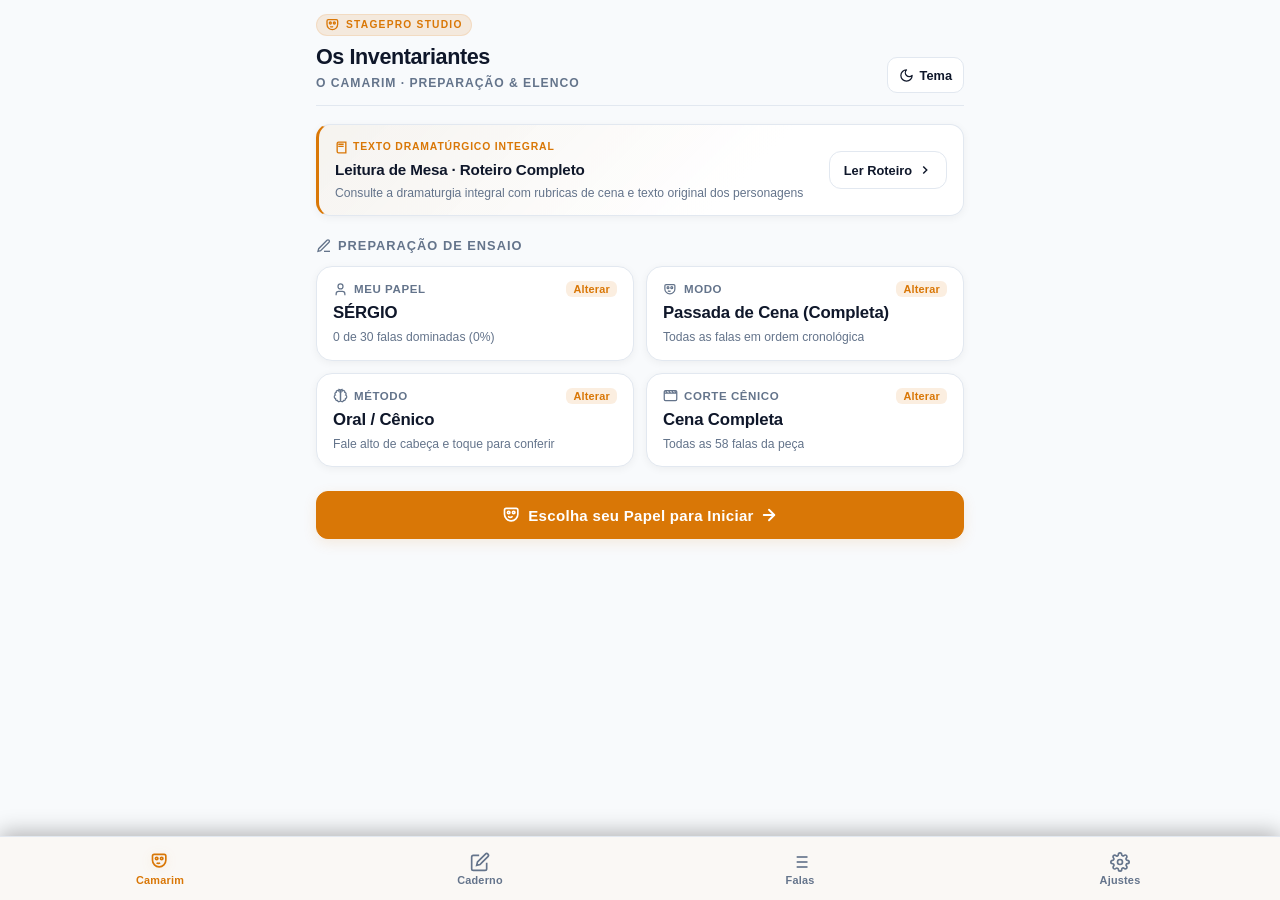
==== commit 737bcb03: "feat(etapa-4): implementar Caderno de Ensaio com anotacoes livres, vinculacao opcional e central de " ====
--- a/index.html
+++ b/index.html
@@ -350,6 +350,9 @@
             <button id="btnStageIndex" class="btn-stage-counter" type="button" title="Índice de Falas">
               <span id="counterText">Fala 1 de 58</span>
             </button>
+            <button id="btnStageCaderno" class="btn-stage-icon" type="button" title="Caderno de Ensaio & Anotações">
+              <svg class="app-icon" width="16" height="16" viewBox="0 0 24 24" fill="none" stroke="currentColor" stroke-width="2"><path d="M11 4H4a2 2 0 0 0-2 2v14a2 2 0 0 0 2 2h14a2 2 0 0 0 2-2v-7"/><path d="M18.5 2.5a2.121 2.121 0 0 1 3 3L12 15l-4 1 1-4 9.5-9.5z"/></svg>
+            </button>
             <button id="btnOpenSettingsStage" class="btn-stage-icon" type="button" title="Opções & Vozes">
               <svg class="app-icon" width="16" height="16" viewBox="0 0 24 24" fill="none" stroke="currentColor" stroke-width="2"><circle cx="12" cy="12" r="3"/><path d="M19.4 15a1.65 1.65 0 0 0 .33 1.82l.06.06a2 2 0 0 1 0 2.83 2 2 0 0 1-2.83 0l-.06-.06a1.65 1.65 0 0 0-1.82-.33 1.65 1.65 0 0 0-1 1.51V21a2 2 0 0 1-2 2 2 2 0 0 1-2-2v-.09A1.65 1.65 0 0 0 9 19.4a1.65 1.65 0 0 0-1.82.33l-.06.06a2 2 0 0 1-2.83 0 2 2 0 0 1 0-2.83l.06-.06a1.65 1.65 0 0 0 .33-1.82 1.65 1.65 0 0 0-1.51-1H3a2 2 0 0 1-2-2 2 2 0 0 1 2-2h.09A1.65 1.65 0 0 0 4.6 9a1.65 1.65 0 0 0-.33-1.82l-.06-.06a2 2 0 0 1 0-2.83 2 2 0 0 1 2.83 0l.06.06a1.65 1.65 0 0 0 1.82.33H9a1.65 1.65 0 0 0 1-1.51V3a2 2 0 0 1 2-2 2 2 0 0 1 2 2v.09a1.65 1.65 0 0 0 1 1.51 1.65 1.65 0 0 0 1.82-.33l.06-.06a2 2 0 0 1 2.83 0 2 2 0 0 1 0 2.83l-.06.06a1.65 1.65 0 0 0-.33 1.82V9a1.65 1.65 0 0 0 1.51 1H21a2 2 0 0 1 2 2 2 2 0 0 1-2 2h-.09a1.65 1.65 0 0 0-1.51 1z"/></svg>
             </button>
@@ -388,8 +391,11 @@
         <svg class="app-icon" width="20" height="20" viewBox="0 0 24 24" fill="none" stroke="currentColor" stroke-width="2"><path d="M3 11c0 4.4 3.6 8 8 8s8-3.6 8-8V6a2 2 0 0 0-2-2H5a2 2 0 0 0-2 2v5z"/><circle cx="8" cy="9" r="1.5"/><circle cx="14" cy="9" r="1.5"/><path d="M8 14c1 1.2 3 1.2 4 0"/></svg>
         <span>Camarim</span>
       </button>
-      <button type="button" class="tab-bar-item" id="tabBtnScript" data-tab="script">
-        <svg class="app-icon" width="20" height="20" viewBox="0 0 24 24" fill="none" stroke="currentColor" stroke-width="2"><path d="M4 19.5v-15A2.5 2.5 0 0 1 6.5 2H20v20H6.5a2.5 2.5 0 0 1-2.5-2.5Z"/><path d="M6 6h10M6 10h10"/></svg>
+      <button type="button" class="tab-bar-item" id="tabBtnCaderno" data-tab="caderno">
+        <svg class="app-icon" width="20" height="20" viewBox="0 0 24 24" fill="none" stroke="currentColor" stroke-width="2"><path d="M11 4H4a2 2 0 0 0-2 2v14a2 2 0 0 0 2 2h14a2 2 0 0 0 2-2v-7"/><path d="M18.5 2.5a2.121 2.121 0 0 1 3 3L12 15l-4 1 1-4 9.5-9.5z"/></svg>
+        <span>Caderno</span>
+      </button>
+      <button type="button" id="tabBtnScript" data-tab="script" style="display:none;" aria-hidden="true">
         <span>Roteiro</span>
       </button>
       <button type="button" class="tab-bar-item" id="tabBtnProgress" data-tab="progress">
@@ -403,6 +409,125 @@
     </nav>
   </div>
 
+  <!-- MODAL: CADERNO DE ENSAIO (ANOTAÇÕES LIVRES, FALAS & GRAVAÇÕES) -->
+  <div id="modalCaderno" class="modal-backdrop" role="dialog" aria-modal="true" aria-labelledby="modalCadernoTitle" hidden>
+    <div class="modal-content modal-content-wide">
+      <div class="modal-drag-bar" aria-hidden="true"></div>
+      <div class="modal-header">
+        <h2 id="modalCadernoTitle">
+          <svg class="app-icon" width="18" height="18" viewBox="0 0 24 24" fill="none" stroke="currentColor" stroke-width="2"><path d="M11 4H4a2 2 0 0 0-2 2v14a2 2 0 0 0 2 2h14a2 2 0 0 0 2-2v-7"/><path d="M18.5 2.5a2.121 2.121 0 0 1 3 3L12 15l-4 1 1-4 9.5-9.5z"/></svg>
+          <span>Caderno de Ensaio · Anotações & Áudios</span>
+        </h2>
+        <button id="btnCloseCaderno" class="btn-close" type="button" aria-label="Fechar">&times;</button>
+      </div>
+
+      <!-- ABAS INTERNAS DO CADERNO -->
+      <div class="caderno-tabs-nav" role="tablist">
+        <button type="button" class="caderno-tab-btn active" id="cadernoTabBtnNotes" data-subtab="notes">
+          <svg class="app-icon" width="16" height="16" viewBox="0 0 24 24" fill="none" stroke="currentColor" stroke-width="2"><path d="M11 4H4a2 2 0 0 0-2 2v14a2 2 0 0 0 2 2h14a2 2 0 0 0 2-2v-7"/><path d="M18.5 2.5a2.121 2.121 0 0 1 3 3L12 15l-4 1 1-4 9.5-9.5z"/></svg>
+          <span>Anotações do Ator</span>
+        </button>
+        <button type="button" class="caderno-tab-btn" id="cadernoTabBtnRecordings" data-subtab="recordings">
+          <svg class="app-icon" width="16" height="16" viewBox="0 0 24 24" fill="none" stroke="currentColor" stroke-width="2"><path d="M12 2a3 3 0 0 0-3 3v7a3 3 0 0 0 6 0V5a3 3 0 0 0-3-3Z"/><path d="M19 10v2a7 7 0 0 1-14 0v-2M12 19v3M8 22h8"/></svg>
+          <span>Gravações de Voz</span>
+          <span class="caderno-rec-count-badge" id="cadernoRecordingsCountBadge">0</span>
+        </button>
+      </div>
+
+      <div class="modal-body caderno-modal-body">
+        <!-- SUBABA 1: ANOTAÇÕES -->
+        <div id="cadernoSubtabNotes" class="caderno-subtab-pane active">
+          <!-- CARD A: ANOTAÇÕES LIVRES DO ATOR -->
+          <div class="caderno-card">
+            <div class="caderno-card-header">
+              <div class="caderno-card-title">
+                <svg class="app-icon" width="16" height="16" viewBox="0 0 24 24" fill="none" stroke="currentColor" stroke-width="2"><path d="M4 19.5v-15A2.5 2.5 0 0 1 6.5 2H20v20H6.5a2.5 2.5 0 0 1-2.5-2.5Z"/><path d="M6 6h10M6 10h10"/></svg>
+                <span>Caderno Livre de Bordo</span>
+              </div>
+              <span class="caderno-save-status" id="cadernoAutoSaveIndicator">
+                <svg class="app-icon" width="12" height="12" viewBox="0 0 24 24" fill="none" stroke="currentColor" stroke-width="2.5"><polyline points="20 6 9 17 4 12"/></svg>
+                <span>Salvo automaticamente</span>
+              </span>
+            </div>
+            <p class="caderno-card-desc">
+              Espaço livre para seus pensamentos, observações de ensaio, diretrizes da direção, sentimentos da cena ou ideias do personagem.
+            </p>
+            <textarea id="cadernoFreeNotes" class="form-control caderno-textarea" placeholder="Escreva aqui livremente o que desejar..."></textarea>
+            <div class="caderno-card-footer">
+              <span id="cadernoWordCount" class="caderno-meta-text">0 palavras</span>
+              <button type="button" class="btn-caderno-clear" id="btnCadernoClearFreeNotes">Limpar texto</button>
+            </div>
+          </div>
+
+          <!-- CARD B: VINCULAÇÃO OPCIONAL A UMA FALA -->
+          <div class="caderno-card">
+            <div class="caderno-card-header">
+              <div class="caderno-card-title">
+                <svg class="app-icon" width="16" height="16" viewBox="0 0 24 24" fill="none" stroke="currentColor" stroke-width="2"><circle cx="12" cy="12" r="10"/><circle cx="12" cy="12" r="6"/><circle cx="12" cy="12" r="2"/></svg>
+                <span>Anotar sobre uma Fala Específica (Opcional)</span>
+              </div>
+            </div>
+            <p class="caderno-card-desc">
+              Selecione uma réplica se quiser associar notas, intenção cênica ou áudio diretamente a ela.
+            </p>
+            <div class="custom-select-box" style="margin-bottom: 12px;">
+              <select id="cadernoSpeechSelect" class="form-control" title="Selecione uma fala para vincular">
+                <option value="">-- Nenhuma fala selecionada (Escrever apenas livremente) --</option>
+              </select>
+              <div class="select-chevron">
+                <svg class="app-icon" width="14" height="14" viewBox="0 0 24 24" fill="none" stroke="currentColor" stroke-width="2.5"><polyline points="6 9 12 15 18 9"/></svg>
+              </div>
+            </div>
+
+            <!-- CONTAINER DETALHADO DA FALA SELECIONADA -->
+            <div id="cadernoSpeechDetailContainer" class="caderno-speech-detail" hidden>
+              <!-- Preenchido via UIController.renderCadernoSpeechDetail() -->
+            </div>
+          </div>
+        </div>
+
+        <!-- SUBABA 2: GRAVAÇÕES & CENTRAL DE VOZ -->
+        <div id="cadernoSubtabRecordings" class="caderno-subtab-pane" hidden>
+          <!-- CARD A: GRAVADOR RÁPIDO DO CADERNO -->
+          <div class="caderno-card caderno-record-studio-card">
+            <div class="caderno-card-header">
+              <div class="caderno-card-title">
+                <svg class="app-icon" width="16" height="16" viewBox="0 0 24 24" fill="none" stroke="currentColor" stroke-width="2"><path d="M12 2a3 3 0 0 0-3 3v7a3 3 0 0 0 6 0V5a3 3 0 0 0-3-3Z"/><path d="M19 10v2a7 7 0 0 1-14 0v-2M12 19v3M8 22h8"/></svg>
+                <span>Gravador de Ensaio</span>
+              </div>
+            </div>
+            <p class="caderno-card-desc">
+              Grave sua voz para testar intenções, ritmo e dicção. A gravação é salva localmente e pode ser ouvida quando quiser.
+            </p>
+            <div class="caderno-record-controls">
+              <div class="caderno-record-target-row">
+                <span class="caderno-record-target-label">Alvo do áudio:</span>
+                <span class="caderno-record-target-badge" id="cadernoRecordTargetBadge">Fala ativa no ensaio</span>
+              </div>
+              <button type="button" class="btn btn-primary btn-caderno-big-record" id="btnRecordCaderno">
+                <svg class="app-icon" width="18" height="18" viewBox="0 0 24 24" fill="none" stroke="currentColor" stroke-width="2"><path d="M12 2a3 3 0 0 0-3 3v7a3 3 0 0 0 6 0V5a3 3 0 0 0-3-3Z"/><path d="M19 10v2a7 7 0 0 1-14 0v-2M12 19v3M8 22h8"/></svg>
+                <span id="btnRecordCadernoText">Gravar Voz no Ensaio</span>
+              </button>
+            </div>
+          </div>
+
+          <!-- CARD B: LISTA DE GRAVAÇÕES DA PEÇA -->
+          <div class="caderno-card">
+            <div class="caderno-card-header">
+              <div class="caderno-card-title">
+                <svg class="app-icon" width="16" height="16" viewBox="0 0 24 24" fill="none" stroke="currentColor" stroke-width="2"><polygon points="11 5 6 9 2 9 2 15 6 15 11 19 11 5"/><path d="M15.54 8.46a5 5 0 0 1 0 7.07M19.07 4.93a10 10 0 0 1 0 14.14"/></svg>
+                <span>Gravações de Voz desta Peça</span>
+              </div>
+            </div>
+            <div id="cadernoRecordingsList" class="caderno-recordings-list">
+              <!-- Preenchido via UIController.renderCadernoRecordings() -->
+            </div>
+          </div>
+        </div>
+      </div>
+    </div>
+  </div>
+
   <!-- MODAL: ÍNDICE DE FALAS -->
   <div id="modalIndex" class="modal-backdrop" role="dialog" aria-modal="true" aria-labelledby="modalIndexTitle" hidden>
     <div class="modal-content">
@@ -410,15 +535,23 @@
       <div class="modal-header">
         <h2 id="modalIndexTitle">
           <svg class="app-icon" width="18" height="18" viewBox="0 0 24 24" fill="none" stroke="currentColor" stroke-width="2"><line x1="8" y1="6" x2="21" y2="6"/><line x1="8" y1="12" x2="21" y2="12"/><line x1="8" y1="18" x2="21" y2="18"/><line x1="3" y1="6" x2="3.01" y2="6"/><line x1="3" y1="12" x2="3.01" y2="12"/><line x1="3" y1="18" x2="3.01" y2="18"/></svg>
-          <span>Falas da Cena</span>
+          <span>Falas da Cena · Índice Técnico</span>
         </h2>
         <button id="btnCloseIndex" class="btn-close" type="button" aria-label="Fechar">&times;</button>
       </div>
-      <div class="modal-filter-tabs">
-        <button class="filter-tab active" data-filter="all">Todas</button>
-        <button class="filter-tab" data-filter="mine">Minhas falas</button>
-        <button class="filter-tab" data-filter="weak">Em aprendizado</button>
-        <button class="filter-tab" data-filter="recorded">Com voz gravada</button>
+      <div class="modal-filter-tabs" role="tablist" aria-label="Filtros de falas">
+        <button class="filter-tab active" data-filter="all" type="button">
+          <span>Todas as falas</span>
+        </button>
+        <button class="filter-tab" data-filter="mine" type="button">
+          <span>Minhas falas</span>
+        </button>
+        <button class="filter-tab" data-filter="weak" type="button">
+          <span>Em aprendizado</span>
+        </button>
+        <button class="filter-tab" data-filter="recorded" type="button">
+          <span>Com voz gravada</span>
+        </button>
       </div>
       <div class="modal-body" id="indexListContainer"></div>
     </div>
--- a/css/style.css
+++ b/css/style.css
@@ -1512,29 +1512,68 @@
 
 .modal-filter-tabs {
   display: flex;
-  gap: 6px;
-  padding: 10px 18px;
+  gap: 8px;
+  padding: 10px 16px;
   border-bottom: 1px solid var(--border-subtle);
+  background: var(--surface-elevated);
+  overflow-x: auto;
+  overflow-y: hidden;
+  white-space: nowrap;
+  scrollbar-width: none;
+  -ms-overflow-style: none;
+  -webkit-overflow-scrolling: touch;
+  scroll-behavior: smooth;
+}
+.modal-filter-tabs::-webkit-scrollbar {
+  display: none;
+  width: 0;
+  height: 0;
+}
+.filter-tab {
   background: var(--card-bg);
-  overflow-x: auto;
-}
-.filter-tab {
-  background: transparent;
   border: 1px solid var(--border);
   color: var(--fg-muted);
-  border-radius: 20px;
-  padding: 5px 14px;
+  border-radius: 999px;
+  padding: 6px 14px;
   font-size: 0.8rem;
-  font-weight: 600;
+  font-weight: 700;
   cursor: pointer;
   white-space: nowrap;
-  transition: all 0.15s;
+  transition: all 0.18s cubic-bezier(0.16, 1, 0.3, 1);
+  display: inline-flex;
+  align-items: center;
+  gap: 6px;
+  flex-shrink: 0;
+  touch-action: manipulation;
+}
+.filter-tab:hover {
+  background: var(--surface-elevated);
+  color: var(--fg);
+  border-color: var(--border);
 }
 .filter-tab.active {
   background: var(--accent);
   border-color: var(--accent);
   color: var(--accent-text);
-  font-weight: 700;
+  font-weight: 800;
+  box-shadow: 0 2px 8px var(--accent-soft);
+}
+.filter-tab-count {
+  font-size: 0.68rem;
+  font-weight: 800;
+  padding: 2px 6px;
+  border-radius: 999px;
+  background: var(--surface);
+  color: var(--fg-muted);
+  line-height: 1;
+}
+.filter-tab.active .filter-tab-count {
+  background: rgba(0, 0, 0, 0.22);
+  color: var(--accent-text);
+}
+[data-theme="light"] .filter-tab.active .filter-tab-count {
+  background: rgba(255, 255, 255, 0.4);
+  color: #1a1408;
 }
 .modal-body {
   padding: 16px 18px;
@@ -1552,21 +1591,26 @@
   cursor: pointer;
   display: flex;
   flex-direction: column;
-  gap: 4px;
-  transition: all 0.15s;
+  gap: 5px;
+  transition: all 0.18s cubic-bezier(0.16, 1, 0.3, 1);
 }
 .index-item:hover {
   border-color: var(--accent);
   background: var(--surface-elevated);
+  transform: translateY(-1px);
 }
 .index-item.current {
   border-color: var(--accent);
   background: var(--accent-soft);
-  box-shadow: 0 0 0 1px var(--accent);
+  box-shadow: 0 0 0 1.5px var(--accent);
+}
+.index-item.is-mine {
+  border-left: 3px solid var(--accent);
 }
 .index-item-meta {
   display: flex;
   justify-content: space-between;
+  align-items: center;
   font-size: 0.78rem;
 }
 .index-item-who {
@@ -1575,6 +1619,31 @@
   display: flex;
   align-items: center;
   gap: 6px;
+}
+.index-item-who .index-num {
+  font-size: 0.72rem;
+  color: var(--fg-muted);
+  font-weight: 700;
+}
+.index-item-who .highlight {
+  color: var(--accent);
+}
+.index-item-who .badge-rec {
+  color: var(--accent);
+  display: inline-flex;
+  align-items: center;
+}
+.index-item-intent {
+  font-size: 0.74rem;
+  color: var(--fg-muted);
+  display: flex;
+  align-items: center;
+  gap: 5px;
+  line-height: 1.3;
+}
+.index-item-intent em {
+  font-style: italic;
+  color: var(--accent);
 }
 .index-item-text {
   font-size: 0.94rem;
@@ -1583,6 +1652,10 @@
   overflow: hidden;
   text-overflow: ellipsis;
   margin: 0;
+  line-height: 1.4;
+}
+.index-item:hover .index-item-text {
+  color: var(--fg);
 }
 
 /* ==========================================================================
@@ -2402,4 +2475,356 @@
 .tab-bar-item.active span {
   color: var(--accent);
   font-weight: 800;
+}
+
+/* ==========================================================================
+   CADERNO DE ENSAIO (ANOTACOES LIVRES, FALAS & GRAVACOES DE VOZ)
+   ========================================================================== */
+.caderno-tabs-nav {
+  display: flex;
+  gap: 8px;
+  padding: 12px 18px 8px;
+  border-bottom: 1px solid var(--border);
+  background: var(--bg);
+}
+.caderno-tab-btn {
+  flex: 1;
+  display: inline-flex;
+  align-items: center;
+  justify-content: center;
+  gap: 8px;
+  padding: 10px 14px;
+  font-size: 0.85rem;
+  font-weight: 700;
+  color: var(--fg-muted);
+  background: var(--surface);
+  border: 1px solid var(--border);
+  border-radius: 12px;
+  cursor: pointer;
+  transition: all 0.2s cubic-bezier(0.16, 1, 0.3, 1);
+  touch-action: manipulation;
+}
+.caderno-tab-btn:hover {
+  color: var(--fg);
+  background: var(--surface-elevated);
+}
+.caderno-tab-btn.active {
+  background: var(--accent-soft);
+  color: var(--accent);
+  border-color: var(--accent);
+  box-shadow: 0 2px 8px rgba(0, 0, 0, 0.08);
+}
+.caderno-rec-count-badge {
+  background: var(--surface-elevated);
+  color: var(--fg-muted);
+  font-size: 0.72rem;
+  padding: 2px 7px;
+  border-radius: 10px;
+  font-weight: 800;
+  transition: all 0.2s ease;
+}
+.caderno-tab-btn.active .caderno-rec-count-badge {
+  background: var(--accent);
+  color: var(--accent-text);
+}
+
+.caderno-modal-body {
+  padding: 16px 18px 28px;
+  overflow-y: auto;
+  max-height: calc(85vh - 120px);
+}
+.caderno-subtab-pane[hidden] {
+  display: none !important;
+}
+
+.caderno-card {
+  background: var(--card-bg);
+  border: 1px solid var(--border);
+  border-radius: 14px;
+  padding: 16px;
+  margin-bottom: 16px;
+  box-shadow: 0 2px 12px rgba(0, 0, 0, 0.04);
+}
+.caderno-card-header {
+  display: flex;
+  align-items: center;
+  justify-content: space-between;
+  margin-bottom: 8px;
+  gap: 8px;
+}
+.caderno-card-title {
+  display: flex;
+  align-items: center;
+  gap: 8px;
+  font-size: 0.95rem;
+  font-weight: 800;
+  color: var(--fg);
+}
+.caderno-save-status {
+  display: inline-flex;
+  align-items: center;
+  gap: 4px;
+  font-size: 0.72rem;
+  color: #10b981;
+  font-weight: 700;
+}
+.caderno-card-desc {
+  font-size: 0.82rem;
+  color: var(--fg-muted);
+  margin: 0 0 12px;
+  line-height: 1.45;
+}
+.caderno-textarea {
+  width: 100%;
+  min-height: 180px;
+  font-size: 0.92rem;
+  line-height: 1.6;
+  font-family: inherit;
+  resize: vertical;
+  padding: 12px 14px;
+  border-radius: 10px;
+  border: 1px solid var(--border);
+  background: var(--bg);
+  color: var(--fg);
+  transition: border-color 0.15s ease, box-shadow 0.15s ease;
+}
+.caderno-textarea:focus {
+  border-color: var(--accent);
+  outline: none;
+  box-shadow: 0 0 0 3px var(--accent-soft);
+}
+.caderno-card-footer {
+  display: flex;
+  align-items: center;
+  justify-content: space-between;
+  margin-top: 8px;
+  font-size: 0.75rem;
+  color: var(--fg-muted);
+}
+.caderno-meta-text {
+  font-weight: 600;
+}
+.btn-caderno-clear {
+  background: transparent;
+  border: none;
+  color: var(--fg-muted);
+  font-size: 0.75rem;
+  cursor: pointer;
+  text-decoration: underline;
+  padding: 2px 6px;
+  transition: color 0.15s ease;
+}
+.btn-caderno-clear:hover {
+  color: #ef4444;
+}
+
+/* Detalhe da Fala Vinculada */
+.caderno-speech-detail {
+  margin-top: 14px;
+  padding-top: 14px;
+  border-top: 1px solid var(--border);
+}
+.caderno-quote-box {
+  background: var(--surface-elevated);
+  border-left: 3px solid var(--accent);
+  padding: 12px 14px;
+  border-radius: 0 10px 10px 0;
+  margin-bottom: 14px;
+  font-size: 0.88rem;
+  line-height: 1.5;
+}
+.caderno-quote-who {
+  font-weight: 800;
+  color: var(--accent);
+  margin-bottom: 4px;
+  text-transform: uppercase;
+  letter-spacing: 0.04em;
+  font-size: 0.8rem;
+}
+.caderno-quote-text {
+  font-style: italic;
+  color: var(--fg);
+}
+.caderno-field-group {
+  margin-bottom: 12px;
+}
+.caderno-field-group label {
+  font-size: 0.8rem;
+  font-weight: 700;
+  color: var(--fg);
+  margin-bottom: 4px;
+  display: block;
+}
+.caderno-field-group input,
+.caderno-field-group textarea {
+  width: 100%;
+}
+.caderno-speech-actions {
+  display: flex;
+  gap: 8px;
+  flex-wrap: wrap;
+  margin-top: 14px;
+  align-items: center;
+}
+
+/* Gravador Rápido */
+.caderno-record-studio-card {
+  text-align: center;
+}
+.caderno-record-controls {
+  display: flex;
+  flex-direction: column;
+  gap: 14px;
+  align-items: center;
+  padding: 14px 0 6px;
+}
+.caderno-record-target-row {
+  display: flex;
+  align-items: center;
+  gap: 8px;
+  font-size: 0.82rem;
+}
+.caderno-record-target-label {
+  color: var(--fg-muted);
+}
+.caderno-record-target-badge {
+  background: var(--surface-elevated);
+  color: var(--accent);
+  font-weight: 800;
+  padding: 3px 10px;
+  border-radius: 12px;
+  border: 1px solid var(--border);
+}
+.btn-caderno-big-record {
+  display: inline-flex;
+  align-items: center;
+  justify-content: center;
+  gap: 10px;
+  padding: 14px 28px;
+  font-size: 0.95rem;
+  font-weight: 800;
+  border-radius: 999px;
+  min-width: 230px;
+  cursor: pointer;
+  transition: all 0.2s cubic-bezier(0.16, 1, 0.3, 1);
+  border: 1px solid transparent;
+}
+.btn-caderno-big-record.is-recording {
+  background: #ef4444 !important;
+  border-color: #dc2626 !important;
+  color: #fff !important;
+  box-shadow: 0 4px 20px rgba(239, 68, 68, 0.4);
+}
+
+/* Lista de Gravações */
+.caderno-recordings-list {
+  display: flex;
+  flex-direction: column;
+  gap: 8px;
+}
+.caderno-audio-item {
+  display: flex;
+  align-items: center;
+  justify-content: space-between;
+  gap: 12px;
+  padding: 12px 14px;
+  background: var(--surface);
+  border: 1px solid var(--border);
+  border-radius: 12px;
+  transition: all 0.15s ease;
+}
+.caderno-audio-item:hover {
+  background: var(--surface-elevated);
+  border-color: var(--border);
+}
+.caderno-audio-info {
+  flex: 1;
+  min-width: 0;
+}
+.caderno-audio-title {
+  font-size: 0.88rem;
+  font-weight: 800;
+  color: var(--fg);
+  white-space: nowrap;
+  overflow: hidden;
+  text-overflow: ellipsis;
+  display: flex;
+  align-items: center;
+  gap: 6px;
+}
+.caderno-audio-snippet {
+  font-size: 0.78rem;
+  color: var(--fg-muted);
+  white-space: nowrap;
+  overflow: hidden;
+  text-overflow: ellipsis;
+  margin-top: 3px;
+}
+.caderno-audio-actions {
+  display: flex;
+  align-items: center;
+  gap: 6px;
+}
+.btn-play-caderno-audio {
+  display: inline-flex;
+  align-items: center;
+  gap: 6px;
+  padding: 7px 14px;
+  font-size: 0.8rem;
+  font-weight: 800;
+  background: var(--accent);
+  color: var(--accent-text);
+  border: none;
+  border-radius: 8px;
+  cursor: pointer;
+  transition: all 0.15s ease;
+  touch-action: manipulation;
+}
+.btn-play-caderno-audio:hover {
+  filter: brightness(1.1);
+}
+.btn-play-caderno-audio.is-playing {
+  background: #ef4444;
+  color: #fff;
+}
+.btn-delete-caderno-audio {
+  display: inline-flex;
+  align-items: center;
+  justify-content: center;
+  width: 34px;
+  height: 34px;
+  border-radius: 8px;
+  background: transparent;
+  border: 1px solid var(--border);
+  color: var(--fg-muted);
+  cursor: pointer;
+  transition: all 0.15s ease;
+  touch-action: manipulation;
+}
+.btn-delete-caderno-audio:hover {
+  background: rgba(239, 68, 68, 0.12);
+  color: #ef4444;
+  border-color: #ef4444;
+}
+.caderno-empty-state {
+  padding: 36px 16px;
+  text-align: center;
+  color: var(--fg-muted);
+}
+.caderno-empty-icon {
+  margin-bottom: 10px;
+  color: var(--border);
+  display: inline-flex;
+}
+.caderno-empty-title {
+  font-weight: 800;
+  font-size: 0.95rem;
+  color: var(--fg);
+  margin-bottom: 6px;
+}
+.caderno-empty-desc {
+  font-size: 0.82rem;
+  line-height: 1.45;
+  max-width: 320px;
+  margin: 0 auto;
 }
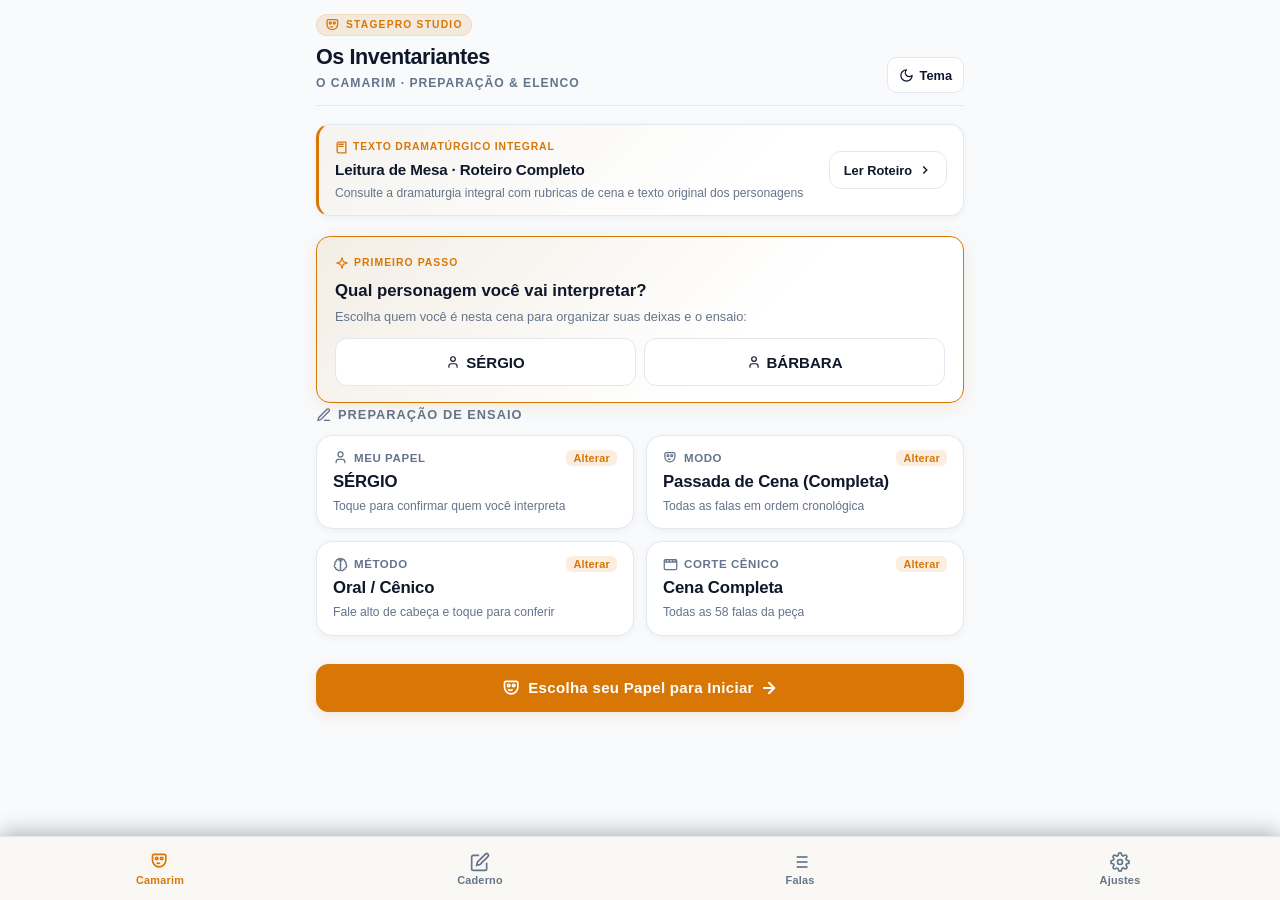
==== commit 55338e88: "feat(ui): leitor continuo epub, marca-texto, seletor de audio, segmented control e onboarding de pap" ====
--- a/index.html
+++ b/index.html
@@ -83,6 +83,9 @@
             </button>
           </div>
 
+          <!-- BANNER DE BOAS-VINDAS / ESCOLHA INICIAL NO PRIMEIRO USO -->
+          <div id="camarimWelcomeContainer" class="camarim-welcome-container"></div>
+
           <!-- OS 4 SLOTS INTERATIVOS DE PREPARAÇÃO -->
           <section class="mission-control-section">
             <div class="mission-control-title">
@@ -500,9 +503,24 @@
               Grave sua voz para testar intenções, ritmo e dicção. A gravação é salva localmente e pode ser ouvida quando quiser.
             </p>
             <div class="caderno-record-controls">
-              <div class="caderno-record-target-row">
-                <span class="caderno-record-target-label">Alvo do áudio:</span>
-                <span class="caderno-record-target-badge" id="cadernoRecordTargetBadge">Fala ativa no ensaio</span>
+              <div class="caderno-record-target-section">
+                <label for="cadernoRecordTargetSelect" class="caderno-record-target-label">
+                  <svg class="app-icon" width="13" height="13" viewBox="0 0 24 24" fill="none" stroke="currentColor" stroke-width="2"><circle cx="12" cy="12" r="10"/><circle cx="12" cy="12" r="6"/><circle cx="12" cy="12" r="2"/></svg>
+                  <span>Alvo da Gravação:</span>
+                </label>
+                <div class="custom-select-box" style="margin-top: 4px; margin-bottom: 8px;">
+                  <select id="cadernoRecordTargetSelect" class="form-control" title="Selecione o que deseja gravar">
+                    <option value="general">Gravação Geral de Ensaio (Tom de Voz, Notas da Direção)</option>
+                    <option value="full_scene">Texto Completo / Corrida Geral de Cena</option>
+                  </select>
+                  <div class="select-chevron">
+                    <svg class="app-icon" width="14" height="14" viewBox="0 0 24 24" fill="none" stroke="currentColor" stroke-width="2.5"><polyline points="6 9 12 15 18 9"/></svg>
+                  </div>
+                </div>
+                <div class="caderno-record-target-row" style="margin-bottom: 12px;">
+                  <span class="caderno-record-target-label">Destino ativo:</span>
+                  <span class="caderno-record-target-badge" id="cadernoRecordTargetBadge">Gravação Geral de Ensaio</span>
+                </div>
               </div>
               <button type="button" class="btn btn-primary btn-caderno-big-record" id="btnRecordCaderno">
                 <svg class="app-icon" width="18" height="18" viewBox="0 0 24 24" fill="none" stroke="currentColor" stroke-width="2"><path d="M12 2a3 3 0 0 0-3 3v7a3 3 0 0 0 6 0V5a3 3 0 0 0-3-3Z"/><path d="M19 10v2a7 7 0 0 1-14 0v-2M12 19v3M8 22h8"/></svg>
@@ -541,16 +559,16 @@
       </div>
       <div class="modal-filter-tabs" role="tablist" aria-label="Filtros de falas">
         <button class="filter-tab active" data-filter="all" type="button">
-          <span>Todas as falas</span>
+          <span>Todas</span>
         </button>
         <button class="filter-tab" data-filter="mine" type="button">
-          <span>Minhas falas</span>
+          <span>Minhas</span>
         </button>
         <button class="filter-tab" data-filter="weak" type="button">
-          <span>Em aprendizado</span>
+          <span>Dúvidas</span>
         </button>
         <button class="filter-tab" data-filter="recorded" type="button">
-          <span>Com voz gravada</span>
+          <span>Áudios</span>
         </button>
       </div>
       <div class="modal-body" id="indexListContainer"></div>
@@ -772,7 +790,7 @@
         <button id="btnCloseFullScript" class="btn-close" type="button" aria-label="Fechar">&times;</button>
       </div>
       <div class="modal-filter-tabs script-reader-toolbar">
-        <div class="custom-select-box" style="flex:1; min-width:180px;">
+        <div class="custom-select-box" style="flex:1; min-width:130px;">
           <select id="selectBeatFullScript" class="form-control" style="width:100%;" title="Filtrar por cena ou beat">
             <option value="all">Todas as Cenas (Peça Completa)</option>
           </select>
@@ -780,16 +798,31 @@
             <svg class="app-icon" width="14" height="14" viewBox="0 0 24 24" fill="none" stroke="currentColor" stroke-width="2.5"><polyline points="6 9 12 15 18 9"/></svg>
           </div>
         </div>
-        <input type="search" id="inputSearchScript" class="form-control" placeholder="Buscar no texto da peça..." style="flex:1; min-width:180px;">
+        <div class="custom-select-box" style="flex:1; min-width:130px;">
+          <select id="selectHighlightActor" class="form-control" style="width:100%;" title="Destacar falas de um personagem">
+            <option value="all">Todos os Personagens</option>
+          </select>
+          <div class="select-chevron">
+            <svg class="app-icon" width="14" height="14" viewBox="0 0 24 24" fill="none" stroke="currentColor" stroke-width="2.5"><polyline points="6 9 12 15 18 9"/></svg>
+          </div>
+        </div>
+        <input type="search" id="inputSearchScript" class="form-control" placeholder="Buscar no texto..." style="flex:1; min-width:120px;">
         <div class="script-reader-actions-group">
-          <button id="btnScriptFontSmaller" class="btn btn-secondary btn-icon-only" type="button" title="Diminuir tamanho da fonte">
-            <span style="font-size:0.75rem; font-weight:800;">A-</span>
-          </button>
-          <button id="btnScriptFontLarger" class="btn btn-secondary btn-icon-only" type="button" title="Aumentar tamanho da fonte">
-            <span style="font-size:0.95rem; font-weight:800;">A+</span>
-          </button>
-          <button id="btnStartFromScript" class="btn btn-primary" type="button" style="min-height:38px; padding:0 14px; font-size:0.84rem;">
-            <svg class="app-icon" width="15" height="15" viewBox="0 0 24 24" fill="currentColor"><polygon points="5 3 19 12 5 21 5 3"/></svg>
+          <button id="btnToggleHighlighter" class="btn btn-secondary btn-highlighter-toggle" type="button" title="Ativar Marcador de Texto (grifar falas)">
+            <svg class="app-icon" width="14" height="14" viewBox="0 0 24 24" fill="none" stroke="currentColor" stroke-width="2"><path d="m18 2 4 4-10 10H8v-4L18 2z"/><path d="m14 6 4 4"/><path d="M4 22h16"/></svg>
+            <span>Grifar</span>
+          </button>
+          <div class="script-zoom-controls">
+            <button id="btnScriptFontSmaller" class="btn btn-secondary btn-icon-only" type="button" title="Diminuir fonte">
+              <span style="font-size:0.75rem; font-weight:800;">A-</span>
+            </button>
+            <span id="scriptFontSizeBadge" class="script-zoom-pill" title="Nível de zoom">100%</span>
+            <button id="btnScriptFontLarger" class="btn btn-secondary btn-icon-only" type="button" title="Aumentar fonte">
+              <span style="font-size:0.95rem; font-weight:800;">A+</span>
+            </button>
+          </div>
+          <button id="btnStartFromScript" class="btn btn-primary" type="button" style="min-height:36px; padding:0 12px; font-size:0.82rem;">
+            <svg class="app-icon" width="14" height="14" viewBox="0 0 24 24" fill="currentColor"><polygon points="5 3 19 12 5 21 5 3"/></svg>
             <span>Ir ao Palco</span>
           </button>
         </div>
--- a/css/style.css
+++ b/css/style.css
@@ -133,9 +133,10 @@
 .view-camarim {
   display: flex;
   flex-direction: column;
+  flex: 1;
   gap: 18px;
   animation: fadeIn 0.25s ease;
-  padding-bottom: 28px;
+  padding-bottom: 24px;
 }
 .view-camarim[hidden] {
   display: none !important;
@@ -200,6 +201,72 @@
 }
 .btn-header:active {
   transform: scale(0.97);
+}
+
+/* BANNER DE BOAS-VINDAS / PRIMEIRO USO (CAMARIM) */
+.camarim-welcome-card {
+  background: linear-gradient(135deg, rgba(212, 163, 89, 0.14) 0%, var(--card-bg) 65%);
+  border: 1px solid var(--accent);
+  border-radius: 14px;
+  padding: 16px 18px;
+  margin-bottom: 2px;
+  box-shadow: 0 4px 18px var(--accent-soft);
+  animation: fadeIn 0.3s ease;
+}
+.welcome-card-header {
+  margin-bottom: 12px;
+}
+.welcome-badge {
+  display: inline-flex;
+  align-items: center;
+  gap: 5px;
+  font-size: 0.65rem;
+  font-weight: 800;
+  letter-spacing: 0.1em;
+  text-transform: uppercase;
+  color: var(--accent);
+  margin-bottom: 4px;
+}
+.welcome-card-title {
+  font-size: 1.05rem;
+  font-weight: 800;
+  color: var(--fg);
+  margin: 0 0 4px;
+}
+.welcome-card-desc {
+  font-size: 0.8rem;
+  color: var(--fg-muted);
+  line-height: 1.4;
+  margin: 0;
+}
+.welcome-actors-row {
+  display: flex;
+  flex-wrap: wrap;
+  gap: 8px;
+  margin-top: 10px;
+}
+.welcome-actor-btn {
+  flex: 1;
+  min-width: 120px;
+  min-height: 42px;
+  display: inline-flex;
+  align-items: center;
+  justify-content: center;
+  gap: 6px;
+  font-weight: 800;
+  font-size: 0.88rem;
+  background: var(--surface-elevated);
+  border: 1px solid var(--border);
+  border-radius: 10px;
+  color: var(--fg);
+  cursor: pointer;
+  transition: all 0.18s ease;
+}
+.welcome-actor-btn:hover {
+  background: var(--accent);
+  border-color: var(--accent);
+  color: var(--accent-text);
+  transform: translateY(-1px);
 }
 
 /* CARD DRAMATÚRGICO DE LEITURA (CAMARIM) */
@@ -567,8 +634,9 @@
 
 /* BOTÃO HERÓI: ENTRAR EM CENA */
 .camarim-hero-action {
-  margin-top: 24px;
-  margin-bottom: 12px;
+  margin-top: auto;
+  padding-top: 28px;
+  padding-bottom: 12px;
 }
 .btn-enter-stage {
   width: 100%;
@@ -1512,39 +1580,36 @@
 
 .modal-filter-tabs {
   display: flex;
-  gap: 8px;
-  padding: 10px 16px;
+  gap: 5px;
+  padding: 8px 12px;
   border-bottom: 1px solid var(--border-subtle);
   background: var(--surface-elevated);
-  overflow-x: auto;
-  overflow-y: hidden;
-  white-space: nowrap;
-  scrollbar-width: none;
-  -ms-overflow-style: none;
-  -webkit-overflow-scrolling: touch;
-  scroll-behavior: smooth;
-}
-.modal-filter-tabs::-webkit-scrollbar {
-  display: none;
-  width: 0;
-  height: 0;
+  box-sizing: border-box;
+  width: 100%;
 }
 .filter-tab {
+  flex: 1;
+  min-width: 0;
   background: var(--card-bg);
   border: 1px solid var(--border);
   color: var(--fg-muted);
-  border-radius: 999px;
-  padding: 6px 14px;
-  font-size: 0.8rem;
+  border-radius: 10px;
+  padding: 7px 4px;
+  font-size: 0.74rem;
   font-weight: 700;
   cursor: pointer;
   white-space: nowrap;
   transition: all 0.18s cubic-bezier(0.16, 1, 0.3, 1);
   display: inline-flex;
   align-items: center;
-  gap: 6px;
-  flex-shrink: 0;
+  justify-content: center;
+  gap: 4px;
   touch-action: manipulation;
+}
+.filter-tab span:first-child {
+  overflow: hidden;
+  text-overflow: ellipsis;
+  white-space: nowrap;
 }
 .filter-tab:hover {
   background: var(--surface-elevated);
@@ -1559,13 +1624,14 @@
   box-shadow: 0 2px 8px var(--accent-soft);
 }
 .filter-tab-count {
-  font-size: 0.68rem;
-  font-weight: 800;
-  padding: 2px 6px;
+  font-size: 0.65rem;
+  font-weight: 800;
+  padding: 2px 5px;
   border-radius: 999px;
   background: var(--surface);
   color: var(--fg-muted);
   line-height: 1;
+  flex-shrink: 0;
 }
 .filter-tab.active .filter-tab-count {
   background: rgba(0, 0, 0, 0.22);
@@ -2015,87 +2081,194 @@
   font-style: italic;
 }
 
-/* FALAS DRAMATÚRGICAS (SCRIPT-READ-ITEM) */
+/* ==========================================================================
+   LEITURA DRAMATÚRGICA CONTÍNUA (ESTILO EPUB / LIVRO DE TEATRO)
+   ========================================================================== */
+.script-reader-toolbar {
+  display: flex;
+  flex-wrap: wrap;
+  gap: 8px;
+  padding: 10px 14px;
+  background: var(--surface-elevated);
+  border-bottom: 1px solid var(--border-subtle);
+  align-items: center;
+}
+.script-reader-actions-group {
+  display: flex;
+  align-items: center;
+  gap: 6px;
+  flex-wrap: wrap;
+}
+.script-zoom-controls {
+  display: inline-flex;
+  align-items: center;
+  gap: 3px;
+  background: var(--card-bg);
+  border: 1px solid var(--border);
+  border-radius: 8px;
+  padding: 2px 4px;
+}
+.script-zoom-pill {
+  font-size: 0.72rem;
+  font-weight: 800;
+  color: var(--accent);
+  min-width: 36px;
+  text-align: center;
+}
+.btn-highlighter-toggle {
+  font-size: 0.78rem;
+  font-weight: 700;
+  padding: 6px 10px;
+  border-radius: 8px;
+  display: inline-flex;
+  align-items: center;
+  gap: 5px;
+  transition: all 0.18s ease;
+}
+.btn-highlighter-toggle.active {
+  background: var(--accent);
+  color: var(--accent-text);
+  border-color: var(--accent);
+  box-shadow: 0 0 10px var(--accent-soft);
+}
+
+/* PALETA CÊNICA DE CORES DOS PERSONAGENS */
+.char-color-0 { color: #e0a94d !important; }
+.char-color-1 { color: #ef5350 !important; }
+.char-color-2 { color: #66bb6a !important; }
+.char-color-3 { color: #4fc3f7 !important; }
+.char-color-4 { color: #ba68c8 !important; }
+.char-color-5 { color: #ff8a65 !important; }
+[data-theme="light"] .char-color-0 { color: #b37400 !important; }
+[data-theme="light"] .char-color-1 { color: #c62828 !important; }
+[data-theme="light"] .char-color-2 { color: #2e7d32 !important; }
+[data-theme="light"] .char-color-3 { color: #0277bd !important; }
+[data-theme="light"] .char-color-4 { color: #6a1b9a !important; }
+[data-theme="light"] .char-color-5 { color: #d84315 !important; }
+
+/* FLUXO CONTÍNUO DE PARÁGRAFOS DO ROTEIRO (SEM CARDS/CAIXAS) */
+.script-flow-paragraph,
 .theatrical-dialogue {
-  padding: 12px 16px;
-  margin-bottom: 14px;
-  border-radius: 12px;
-  background: var(--card-bg);
-  border: 1px solid var(--border-subtle);
-  transition: all 0.18s ease;
-}
+  padding: 8px 12px;
+  margin-bottom: 6px;
+  border-radius: 8px;
+  background: transparent;
+  border: 1px solid transparent;
+  line-height: 1.7;
+  font-size: 1.04rem;
+  transition: all 0.15s ease;
+  position: relative;
+  word-break: break-word;
+}
+.script-flow-paragraph:hover,
 .theatrical-dialogue:hover {
-  border-color: var(--border);
-  box-shadow: var(--shadow-sm);
-}
+  background: rgba(255, 255, 255, 0.03);
+}
+[data-theme="light"] .script-flow-paragraph:hover,
+[data-theme="light"] .theatrical-dialogue:hover {
+  background: rgba(0, 0, 0, 0.03);
+}
+
+/* SEU PAPEL: DESTAQUE SUTIL DE PAPEL ATIVO */
+.script-flow-paragraph.is-my-role,
 .theatrical-dialogue.is-mine {
-  border-left: 4px solid var(--accent);
-  background: var(--accent-soft);
-  box-shadow: 0 2px 12px rgba(0, 0, 0, 0.08);
-}
-.theatrical-speaker-row {
-  display: flex;
-  justify-content: space-between;
-  align-items: center;
-  margin-bottom: 8px;
-  padding-bottom: 6px;
-  border-bottom: 1px solid var(--border-subtle);
-}
-.theatrical-speaker-info {
-  display: flex;
-  align-items: center;
-  gap: 8px;
-}
-.theatrical-speaker-name {
-  font-size: 0.92rem;
+  border-left: 3px solid var(--accent);
+  padding-left: 14px;
+}
+.script-mine-dot {
+  color: var(--accent);
   font-weight: 900;
-  letter-spacing: 0.08em;
-  text-transform: uppercase;
-  color: var(--fg);
-}
-.theatrical-speaker-name.highlight {
-  color: var(--accent);
-}
-.theatrical-role-badge {
-  font-size: 0.65rem;
+  margin-left: 3px;
+}
+
+/* MARCA-TEXTO (GRIFADO) */
+.script-flow-paragraph.is-highlighted {
+  background: rgba(224, 169, 77, 0.18) !important;
+  border-left: 3px solid #e0a94d !important;
+  box-shadow: 0 0 12px rgba(224, 169, 77, 0.1);
+}
+[data-theme="light"] .script-flow-paragraph.is-highlighted {
+  background: rgba(255, 235, 59, 0.35) !important;
+  border-left: 3px solid #f57f17 !important;
+}
+
+/* FOCO DE PERSONAGEM NO ROTEIRO */
+.script-reader-body.has-actor-focus .script-flow-paragraph.is-dimmed {
+  opacity: 0.42;
+  transition: opacity 0.2s ease;
+}
+.script-reader-body.has-actor-focus .script-flow-paragraph.is-dimmed:hover {
+  opacity: 0.85;
+}
+.script-reader-body.has-actor-focus .script-flow-paragraph.is-focused-actor {
+  opacity: 1;
+}
+
+/* CABEÇALHO DO PERSONAGEM E TEXTO DA RÉPLICA */
+.script-character-lead {
+  font-size: 0.94rem;
   font-weight: 800;
   letter-spacing: 0.04em;
   text-transform: uppercase;
-  color: var(--accent);
-  background: var(--card-bg);
-  border: 1px solid var(--accent);
-  padding: 2px 6px;
-  border-radius: 6px;
-  display: inline-flex;
-  align-items: center;
-  gap: 3px;
-}
-.theatrical-speech-actions {
-  display: flex;
-  align-items: center;
-  gap: 6px;
-}
-.theatrical-speech-num {
-  font-size: 0.7rem;
-  font-weight: 600;
-  color: var(--fg-muted);
-}
+  margin-right: 6px;
+  display: inline;
+}
+.script-dialogue-text,
 .theatrical-speech-text {
-  font-size: 1.05rem;
-  line-height: 1.65;
-  color: var(--fg);
-  word-break: break-word;
-}
+  color: var(--fg);
+  line-height: 1.7;
+  display: inline;
+}
+
+/* RUBRICAS INLINE NO TEXTO */
+.script-rubric-inline,
 .theatrical-parenthetical {
   font-style: italic;
   color: var(--fg-muted);
   font-size: 0.94em;
-  margin-right: 4px;
+  margin: 0 3px;
   font-weight: 500;
 }
+.script-spoken-words,
 .theatrical-spoken-words {
   color: var(--fg);
 }
+
+/* BOTÃO DE SALTO CÊNICO DISCRETO NA MARGEM */
+.script-marginalia-jump,
+.btn-read-jump {
+  float: right;
+  margin-left: 8px;
+  margin-top: 2px;
+  background: transparent;
+  border: 1px solid transparent;
+  color: var(--fg-muted);
+  opacity: 0.35;
+  padding: 1px 7px;
+  border-radius: 5px;
+  font-size: 0.72rem;
+  font-weight: 700;
+  cursor: pointer;
+  transition: all 0.15s ease;
+  display: inline-flex;
+  align-items: center;
+  gap: 3px;
+  touch-action: manipulation;
+}
+.script-flow-paragraph:hover .script-marginalia-jump,
+.theatrical-dialogue:hover .btn-read-jump {
+  opacity: 0.95;
+  background: var(--surface-elevated);
+  border-color: var(--border);
+  color: var(--accent);
+}
+.script-marginalia-jump:hover,
+.btn-read-jump:hover {
+  background: var(--accent) !important;
+  color: var(--accent-text) !important;
+  border-color: var(--accent) !important;
+}
+
 .theatrical-empty-state {
   text-align: center;
   padding: 48px 20px;
@@ -2104,30 +2277,6 @@
   flex-direction: column;
   align-items: center;
   gap: 12px;
-}
-
-.btn-read-jump {
-  background: var(--surface);
-  border: 1px solid var(--border);
-  border-radius: 6px;
-  padding: 3px 8px;
-  font-size: 0.72rem;
-  font-weight: 700;
-  color: var(--accent);
-  cursor: pointer;
-  transition: all 0.15s;
-  display: inline-flex;
-  align-items: center;
-  gap: 4px;
-  touch-action: manipulation;
-}
-.btn-read-jump:hover {
-  background: var(--accent);
-  color: var(--accent-text);
-  border-color: var(--accent);
-}
-.btn-read-jump:active {
-  transform: scale(0.95);
 }
 
 /* ==========================================================================
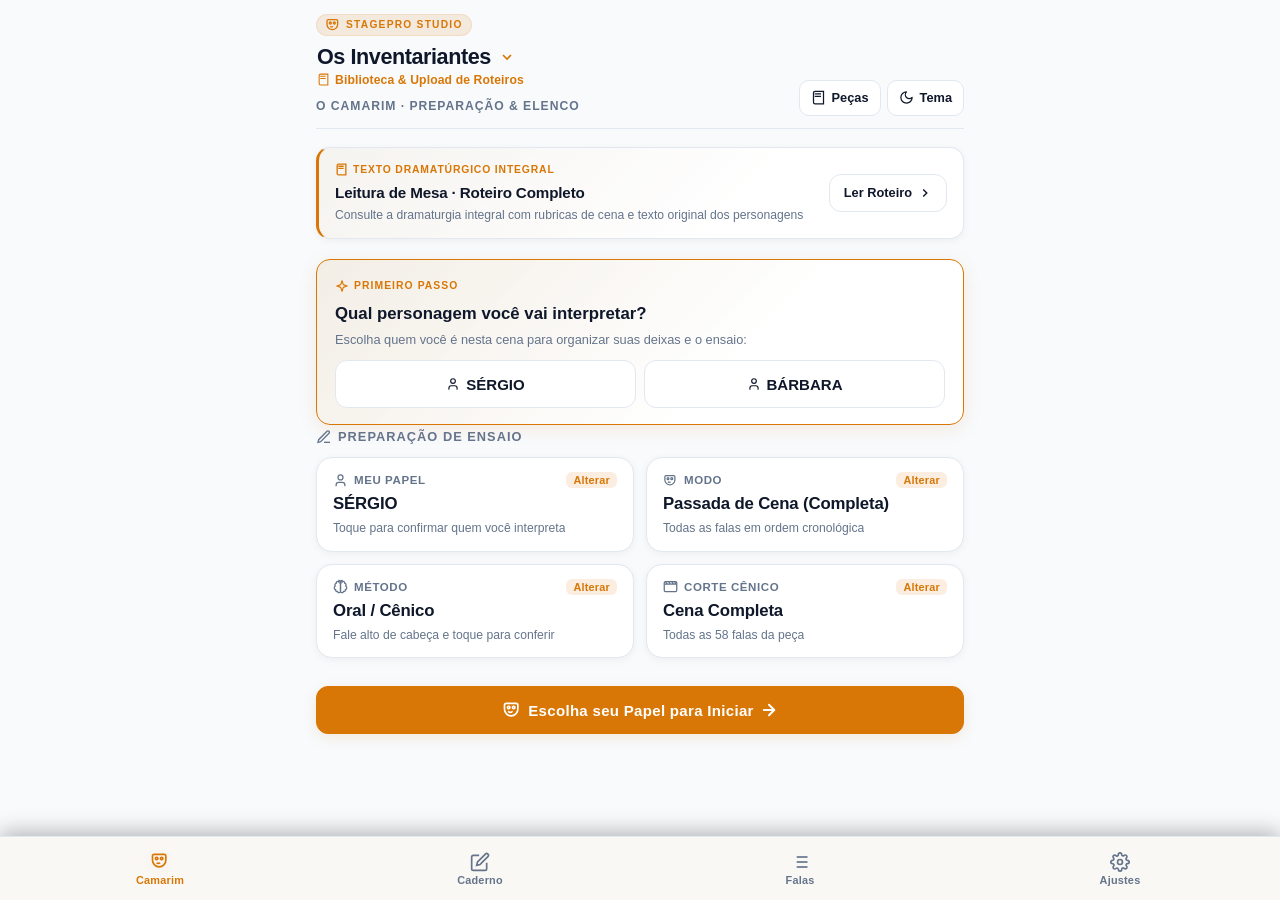
==== commit 928a56da: "feat: Desacoplamento multi-pecas, catalogo PlayStore e importador cenico com curadoria humana (Passo" ====
--- a/index.html
+++ b/index.html
@@ -26,10 +26,23 @@
             <svg class="app-icon" width="16" height="16" viewBox="0 0 24 24" fill="none" stroke="currentColor" stroke-width="2"><path d="M3 11c0 4.4 3.6 8 8 8s8-3.6 8-8V6a2 2 0 0 0-2-2H5a2 2 0 0 0-2 2v5z"/><circle cx="8" cy="9" r="1.5"/><circle cx="14" cy="9" r="1.5"/><path d="M8 14c1 1.2 3 1.2 4 0"/></svg>
             <span>STAGEPRO STUDIO</span>
           </div>
-          <h1 class="play-title" id="playTitle">Os Inventariantes</h1>
+          <button id="btnOpenPlayCatalog" class="camarim-play-selector-btn" type="button" title="Biblioteca de Peças e Upload de Roteiros" aria-haspopup="dialog">
+            <div class="play-selector-title-row">
+              <h1 class="play-title" id="playTitle">Os Inventariantes</h1>
+              <svg class="app-icon play-selector-chevron" width="16" height="16" viewBox="0 0 24 24" fill="none" stroke="currentColor" stroke-width="2.5"><polyline points="6 9 12 15 18 9"/></svg>
+            </div>
+            <div class="play-selector-meta">
+              <svg class="app-icon" width="13" height="13" viewBox="0 0 24 24" fill="none" stroke="currentColor" stroke-width="2"><path d="M4 19.5v-15A2.5 2.5 0 0 1 6.5 2H20v20H6.5a2.5 2.5 0 0 1-2.5-2.5Z"/><path d="M6 6h10M6 10h10"/></svg>
+              <span>Biblioteca & Upload de Roteiros</span>
+            </div>
+          </button>
           <span class="camarim-subtitle">O Camarim · Preparação & Elenco</span>
         </div>
         <div class="camarim-header-actions">
+          <button id="btnOpenCatalogHeader" class="btn-header" type="button" title="Biblioteca de Roteiros & Upload">
+            <svg class="app-icon" width="15" height="15" viewBox="0 0 24 24" fill="none" stroke="currentColor" stroke-width="2"><path d="M4 19.5v-15A2.5 2.5 0 0 1 6.5 2H20v20H6.5a2.5 2.5 0 0 1-2.5-2.5Z"/><path d="M6 6h10M6 10h10"/></svg>
+            <span>Peças</span>
+          </button>
           <button id="btnToggleTheme" class="btn-header" type="button" title="Alternar Modo Claro / Escuro">
             <span id="themeHeaderIcon" style="display:inline-flex; align-items:center;">
               <svg class="app-icon" width="15" height="15" viewBox="0 0 24 24" fill="none" stroke="currentColor" stroke-width="2"><circle cx="12" cy="12" r="4"/><path d="M12 2v2M12 20v2M4.93 4.93l1.41 1.41M17.66 17.66l1.41 1.41M2 12h2M20 12h2M6.34 17.66l-1.41 1.41M19.07 4.93l-1.41 1.41"/></svg>
@@ -834,148 +847,133 @@
     </div>
   </div>
 
-  <!-- TEXTO PADRÃO DA PEÇA -->
-  <script type="text/plain" id="defaultPlay">**OS**** INVENTARIANTES**
-
-**Texto Teatral de Walter Paiva (Adaptação Dramatúrgica Depurada e Lapidada)**
-
-**Personagens:**
-
-- **Juliano:** Um ancião mefítico (65 a 70 anos aproximadamente).
-
-- **Bárbara:** Mulher de Juliano (60 a 65 anos aproximadamente).
-
-- **Sérgio:** Filho de Juliano e Bárbara (35 anos aproximadamente).
-
-**Cenário:**
-
-Sala da casa de Sérgio. A linguagem cenográfica da peça deve traduzir uma atmosfera lúdica de sombria degradação.
-
-*(Entra Juliano, um ancião mefítico pelas moléstias que o torturam com requintes de crueldade, movendo-se desesperadamente e com intensa fragilidade. Impossibilitado de falar, seus olhos turvos clamam por socorro. Em sua perseguição, entram Sérgio e Bárbara, cada qual com sua peculiar caracterização ameaçadora. Sérgio exala a agressividade irônica e cansada de quem definhou naquele ambiente; Bárbara traz uma rigidez contida, arrastando uma dor antiga. Sérgio delicia-se com a vulnerabilidade e o desespero do pai.)*
-
-**SÉRGIO:** *(Sarcástico.)* Aonde vai com tanta pressa, papai?
-
-**BÁRBARA:** Não corra, Juliano. Não corra mais!
-
-**SÉRGIO:** Está desperdiçando seu tão precioso fôlego!
-
-**BÁRBARA:** *(Tentando abraçá-lo com condescendência distante.)* Venha cá! *(Juliano tenta escapar das duas criaturas. Após correr muito, imobiliza-se. Está alucinado de dor. Fixa o olhar na plateia com grande dificuldade. Busca o olhar de Bárbara, mas ela desvia o rosto.)* O que está vendo, querido?
-
-**SÉRGIO:** *(Dando uma gargalhada.)* Encontrou uma luz no fim do túnel? *(Aproxima-se.)* Aposto que é a morte vindo em sua direção... *(Juliano clama por todas as suas forças para fugir, mas não consegue mover um músculo sequer. Suas energias estão esgotadas. Fatalmente, só consegue suspirar.)*
-
-**BÁRBARA:** *(Ajeita a cabeça de Juliano com frieza mecânica.)* Eu sabia que você não ia conseguir, Juliano. Sinto muito. *(Acomodando-o.)* Sente-se aqui e descanse.
-
-**SÉRGIO:** *(Amarrando-o com ataduras usadas e sujas.)* Fique tranquilo. Isto é só para termos certeza de que você não fugirá de novo, seu cagão!
-
-**BÁRBARA:** *(Censurando-o com voz seca.)* Sérgio!
-
-**SÉRGIO:** *(Irônico.)* O que foi?
-
-**BÁRBARA:** Você fala demais!
-
-**SÉRGIO:** Como devo me dirigir a esta... assombração?
-
-**BÁRBARA:** *(Chegando às lágrimas.)* Pare, Sérgio!
-
-**SÉRGIO:** *(Abraçando-a.)* Ei, o que há? Nada disso, nada de lamentos. Já é tarde e todos têm seus objetivos nesta vida, *(Encara Juliano.)* por mais insanos que possam parecer a certos demônios... *(Voltando-se a Bárbara.)* E estamos aqui dispostos a cumprir a nossa missão "divina". Esqueceu, mamãe?
-
-**BÁRBARA:** *(Encarando-o.)* Sérgio...
-
-**SÉRGIO:** *(Acentuando a eloquência.)* Seja forte, dona Bárbara! Não deixe a emoção dissimular sua consciência. Pelo menos uma vez na vida, encare a realidade de frente!
-
-**BÁRBARA:** *(Breve pausa. Vagarosamente, desenrola de um lenço um revólver. Fixa seu olhar em Juliano. Dirige-se a ele sendo seguida por Sérgio.)* Vamos acabar logo com isso. *(Sérgio aplaude. Juliano, atônito, procura livrar-se das amarras, mas não consegue.)*
-
-**SÉRGIO:** Seja um bom menino e comporte-se!
-
-**BÁRBARA:** *(Sentando-se ao lado de Juliano.)* Juliano, você está horrível. Seu aspecto é repugnante e nojento, o cheiro de sua pele chega a dar náuseas e você se sangra todo ao urinar.
-
-**SÉRGIO:** *(Agarrando-o violentamente pelos testículos.)* Isto aqui fede, sangra e faz a gente vomitar! Está entendendo? *(Juliano solta um gemido abafado, quase desfalecendo.)* Que que há? Já cagou de novo? *(Examina-o. Grita.)* De novo? Sabe há quantos anos a gente aguenta isso? Alguma vez na vida você já limpou as suas cagadas? Responda!
-
-**BÁRBARA:** *(Suspira.)* Não sabemos mais como cuidar de você, Juliano. Você não come mais nada. Não é mesmo, Sérgio? *(Sérgio continua examinando-o com desdém.)* Tudo lhe faz mal, Juliano. Também não sabemos quando descansa, pois você dorme com os olhos abertos! *(Amargurada.)* Estou assustada, Juliano. Não suporto mais!
-
-**SÉRGIO:** *(Sorridente, pega a arma de Bárbara.)* Mas, veja só! Conseguimos, enfim, encontrar uma solução para esta tortura, um modo plenamente justo de realizar este ato de misericórdia familiar. *(Fitando-o nos olhos.)* Chame de eutanásia, se quiser.
-
-**BÁRBARA:** Desejamos que tudo termine bem, Juliano. Sem dor, sem sofrimento...
-
-**SÉRGIO:** Sem culpa, também!
-
-**BÁRBARA:** Sim, é isto. Suplicamos que o destino decida tudo — somente ele.
-
-**SÉRGIO:** *(Prepara o revólver entusiasticamente.)* Pronto: a “roleta russa” pode começar. O revólver é passado a cada jogador, que deverá acionar o gatilho contra a própria cabeça. Se a câmara estiver vazia e ressoar apenas um “clic”, muito bem: é um ponto. Do contrário, é o perdedor... *(Sorrindo.)* para sempre! *(Aponta a arma contra a própria têmpora.)* Posso começar? *(Momento de hesitação. O clima é tenso. Aciona o gatilho. Disparo 1 — Sérgio: apenas um "clic". Alívio sutil na cena. A arma é passada para Bárbara.)*
-
-**BÁRBARA:** *(Colocando-se em pé.)* Sabe, Juliano. A proposta foi de Sérgio, mas eu gostei muito da ideia. Dessa forma não há injustiça, não há erro. Ninguém aqui está assassinando ninguém. Eu preciso acreditar que o destino de cada um aqui será o mesmo de antes, entende? Só estamos dando um jeito de apressar as coisas... *(Engatilha o revólver.)* Eu pensei que iria sofrer neste momento, Juliano. Mas, pelo contrário, estou sentindo uma sensação boa, muito boa. Uma sensação de alívio... *(Suspira.)* Sinto que talvez eu possa descansar, enfim. *(Virando-se para Sérgio, que lhe estende um sorriso.)* A propósito, Juliano, é preciso que saiba que, se você for o perdedor, um novo mundo será tomado em nossas vidas. *(Encarando-o.)* Mas, se um de nós deixar de viver, o outro continuará cuidando de você – amargurado ou não. *(Encostando a arma no crânio e fechando os olhos.)* Que tudo siga o seu caminho... *(Aciona o gatilho. Disparo 2 — Bárbara: apenas um “clic”. Chora em silêncio.)*
-
-**SÉRGIO:** *(Toma a arma com ímpeto, encarando Juliano, que se contorce em pavor.)* Muito bem, meu pai: chegou a sua vez de jogar! Está ansioso, não? Dá para perceber. *(Forte.)* Eu queria ter um espelho aqui para você ver a sua fuça roxa de pavor!
-
-**BÁRBARA:** Sérgio!
-
-**SÉRGIO:** *(Extremamente irônico. Juliano tenta mover a cabeça.)* Oh, queira desculpar-me. Havia me esquecido que, além de mudo, você está quase completamente cego, também. É uma pena que talvez não consiga mesmo se ver assim: tão ativo, disposto, cheio de energia — até tentando lutar como um homem de verdade. *(Acentuando a eloquência.)* Só que é tarde demais para você buscar um ideal. *(Engatilha a arma. Aponta a arma para Juliano, que permanece inerte, incapaz de segurar o objeto.)* Mesmo que seja o ideal de viver! *(Constatando a incapacidade do pai, Sérgio encosta a arma na própria cabeça.)* Como você nunca consegue fazer nada... eu jogo por você! *(Aciona o gatilho. Disparo 3 — Sérgio joga por Juliano: câmara vazia. Permanece em silêncio por um segundo. Encarando a nuca de Juliano.)* Por que você voltou?
-
-**BÁRBARA:** *(Em tom baixo.)* Ele não tinha para onde ir.
-
-**SÉRGIO:** *(Rindo sem humor, numa respiração curta.)* Não tinha... Pai pródigo. Sumiu quando eu era um garoto e voltou dez anos atrás arrebentado, arrastando esse bagaço pra cá. *(Pausa.)* Dez anos. Limpando fralda. Lavando pus. Larguei o curso... larguei o trabalho... larguei tudo. Eu fiquei nesta casa por você, mãe.
-
-*(Silêncio denso. Bárbara desvia o olhar lentamente, incapaz de olhar para Sérgio.)*
-
-**SÉRGIO:** *(Voz baixa.)* Quando ele ainda tinha braço pra rachar a sua cara... eu entrava na frente. E quando ele voltou caindo aos pedaços... você nem precisou pedir. Eu vi nos seus olhos. Como é que eu ia embora?
-
-**BÁRBARA:** *(Com voz rasgada.)* Eu devia ter mandado você ir.
-
-**SÉRGIO:** *(Seco.)* Você nunca mandou.
-
-**BÁRBARA:** *(Pausa longa. Olha para a parede desbotada.)* Eu sei. Eu tinha pavor de ficar sozinha com os restos dele. *(Passa a mão pelo próprio braço.)* Eu vi a sua vida parar aqui do meu lado, Sérgio... e eu me calei.
-
-*(Sérgio engole em seco. Limpa o rosto com brutalidade. Respira fundo, força um sorriso largo e assume novamente uma postura empertigada, usando a teatralidade como escudo.)*
-
-**SÉRGIO:** *(Com ironia grandiloquente.)* Mas passaram-se os anos, dona Bárbara... e é muito bom saber que, dentro de alguns instantes, eu poderei começar tudo de novo! Embora eu já esteja com esta idade e tão atormentado por tudo isso, pode acreditar que estou com mais garra do que nunca! Fatalmente, irei reconquistar o meu espaço neste mundo tão grande e maravilhoso! *(Olhando para o revólver.)* Ou, se o jogo do destino preferir assim, irei brilhar em outra dimensão. Lá no alto, com certeza, entre os mais lindos deuses do Olimpo! *(Dá uma risada histriônica. Encosta a arma na própria têmpora.)* Você admira esta minha força, não é mesmo, pai? Confesse! Eu sei o porquê: eu simplesmente represento toda aquela determinação que você sempre quis possuir um dia na vida e nunca conseguiu. Sempre evitou, fugiu ou fracassou! *(Segura o queixo de Juliano, direcionando o rosto do pai para si, embora saiba da visão quase nula dele.)* Olhe para mim, "papai"! Veja o meu sorriso, sinta o brilho dos meus olhos: eu quero que você olhe para mim! *(Sérgio aciona o gatilho. Disparo 4 — Sérgio: câmara vazia. Pausa. Sérgio sorri.)* Ainda está vivo? Até que suas pontes de safena estão mais sólidas do que eu pensava... *(Oferece o revólver a Bárbara. Bárbara recua dois passos, encarando a arma com pavor.)*
-
-**BÁRBARA:** *(Grito contido.)* Chega!
-
-**SÉRGIO:** *(Estranhando.)* O que houve?
-
-**BÁRBARA:** Pare, Sérgio. Por favor, pare!
-
-**SÉRGIO:** *(Segurando o revólver. Balança a cabeça negativamente.)* Não, minha mãe!
-
-**BÁRBARA:** Sérgio! Pense bem no que estamos fazendo. Não tem sentido!
-
-**SÉRGIO:** É claro que tem!
-
-**BÁRBARA:** Sinto que vou morrer!
-
-**SÉRGIO:** *(Num tom baixo, definitivo.)* Talvez, mãe!
-
-**BÁRBARA:** Sérgio. Ouça-me!
-
-**SÉRGIO:** É a sua vez de jogar, dona Bárbara. *(Grita.)* Jogue agora!
-
-**BÁRBARA:** *(Súplice.)* Não...
-
-**SÉRGIO:** *(Voz embargada.)* Pois, então, eu jogo por você!
-
-**BÁRBARA:** *(Sobressalto.)* Não! *(Sérgio encosta a arma na própria cabeça e dispara. Disparo 5 — Sérgio joga por Bárbara: câmara vazia. O estalo seco ecoa. Bárbara e Sérgio se agarram num abraço tenso e exausto. Juliano move os lábios sem emitir som, tremendo na cadeira. Sérgio e Bárbara soltam-se lentamente e olham para Juliano com um sorriso estático. Dirigem-se a ele.)*
-
-**SÉRGIO:** *(Numa melodia sarcástica.)* Olá, perdedor! Este é o disparo número seis!
-
-**BÁRBARA:** *(Carinhosa.)* Descanse em paz, querido. Seja feliz.
-
-**SÉRGIO:** *(Radiante.)* Bem feliz!
-
-**BÁRBARA:** *(Ajeita o colarinho sujo de Juliano com cuidado automático. Beija-lhe a testa.)* Fique tranquilo. Não vai doer nada!
-
-**SÉRGIO:** *(Tira um lenço do bolso, limpa delicadamente uma nesga de saliva no canto da boca de Juliano.)* Sabe por que você tem medo da morte? Porque você nunca teve coragem de viver!
-
-**BÁRBARA:** Lembre-se agora dos bons momentos, querido.
-
-**SÉRGIO:** Viva este momento como nunca!
-
-**BÁRBARA:** Adeus... *(Sérgio engatilha o revólver e o encosta na têmpora de Juliano. Blecaute imediato. Ouve-se o disparo seco. Foco de luz em resistência sobre Juliano morto na cadeira de rodas. A cadeira gira lentamente e a iluminação vai se esvaziando até a escuridão total.)*
-
-**SÉRGIO:** *(Em off. Num sussurro comedido.)* Perdão, pai!
-
-**FIM**</script>
-
-  <!-- MÓDULOS DO APLICATIVO -->
+  <!-- MODAL: BIBLIOTECA DE ROTEIROS & CATÁLOGO MULTI-PEÇAS -->
+  <div id="modalPlayCatalog" class="modal-backdrop" role="dialog" aria-modal="true" aria-labelledby="modalPlayCatalogTitle" hidden>
+    <div class="modal-content modal-content-wide">
+      <div class="modal-drag-bar" aria-hidden="true"></div>
+      <div class="modal-header">
+        <h2 id="modalPlayCatalogTitle">
+          <svg class="app-icon" width="18" height="18" viewBox="0 0 24 24" fill="none" stroke="currentColor" stroke-width="2"><path d="M4 19.5v-15A2.5 2.5 0 0 1 6.5 2H20v20H6.5a2.5 2.5 0 0 1-2.5-2.5Z"/><path d="M6 6h10M6 10h10"/></svg>
+          <span>Biblioteca de Roteiros</span>
+        </h2>
+        <button id="btnClosePlayCatalog" class="btn-close" type="button" aria-label="Fechar">&times;</button>
+      </div>
+      <div class="catalog-toolbar">
+        <button id="btnOpenImportFlow" class="btn btn-primary btn-import-play-trigger" type="button">
+          <svg class="app-icon" width="16" height="16" viewBox="0 0 24 24" fill="none" stroke="currentColor" stroke-width="2.5"><line x1="12" y1="5" x2="12" y2="19"/><line x1="5" y1="12" x2="19" y2="12"/></svg>
+          <span>Importar Nova Peça / Roteiro</span>
+        </button>
+      </div>
+      <div class="modal-body" id="playCatalogList">
+        <!-- Injetado dinamicamente via UIController.renderPlayCatalog() -->
+      </div>
+    </div>
+  </div>
+
+  <!-- MODAL: IMPORTAR ROTEIRO & PERSONALIZAÇÃO DRAMATÚRGICA -->
+  <div id="modalImportPlay" class="modal-backdrop" role="dialog" aria-modal="true" aria-labelledby="modalImportPlayTitle" hidden>
+    <div class="modal-content modal-content-wide">
+      <div class="modal-drag-bar" aria-hidden="true"></div>
+      <div class="modal-header">
+        <h2 id="modalImportPlayTitle">
+          <svg class="app-icon" width="18" height="18" viewBox="0 0 24 24" fill="none" stroke="currentColor" stroke-width="2"><path d="M21 15v4a2 2 0 0 1-2 2H5a2 2 0 0 1-2-2v-4"/><polyline points="17 8 12 3 7 8"/><line x1="12" y1="3" x2="12" y2="15"/></svg>
+          <span id="importModalStepTitle">Importar Novo Roteiro</span>
+        </h2>
+        <button id="btnCloseImportPlay" class="btn-close" type="button" aria-label="Fechar">&times;</button>
+      </div>
+      <div class="modal-body import-modal-body">
+        <!-- ETAPA 1: ENTRADA DO ROTEIRO (ARQUIVO OU TEXTO LIVRE) -->
+        <div id="importStepInput" class="import-step-pane">
+          <div class="import-upload-zone">
+            <input type="file" id="inputScriptFile" accept=".txt,.fountain,.md" style="display:none;" />
+            <button type="button" id="btnSelectScriptFile" class="btn-file-dropzone">
+              <svg class="app-icon" width="28" height="28" viewBox="0 0 24 24" fill="none" stroke="currentColor" stroke-width="2"><path d="M21 15v4a2 2 0 0 1-2 2H5a2 2 0 0 1-2-2v-4"/><polyline points="17 8 12 3 7 8"/><line x1="12" y1="3" x2="12" y2="15"/></svg>
+              <span class="dropzone-title">Carregar arquivo de roteiro</span>
+              <span class="dropzone-sub">Formatos suportados: .txt, .fountain, .md</span>
+            </button>
+            <div id="fileUploadFeedback" class="file-feedback" style="display:none;"></div>
+          </div>
+
+          <div class="import-divider">
+            <span>OU COLE O TEXTO ABAIXO</span>
+          </div>
+
+          <div class="form-group">
+            <label for="importRawScriptText">Texto Livre do Roteiro:</label>
+            <textarea id="importRawScriptText" class="form-control" placeholder="Cole aqui o texto da peça teatral (ex: **PERSONAGEM:** fala...)" rows="8"></textarea>
+          </div>
+
+          <div class="import-actions-row">
+            <button type="button" id="btnAnalyzeImport" class="btn btn-primary" style="width:100%;">
+              <svg class="app-icon" width="16" height="16" viewBox="0 0 24 24" fill="none" stroke="currentColor" stroke-width="2"><path d="m12 3-1.9 5.8a2 2 0 0 1-1.3 1.3L3 12l5.8 1.9a2 2 0 0 1 1.3 1.3L12 21l1.9-5.8a2 2 0 0 1 1.3-1.3L21 12l-5.8-1.9a2 2 0 0 1-1.3-1.3L12 3Z"/></svg>
+              <span>Analisar e Personalizar Roteiro</span>
+            </button>
+          </div>
+        </div>
+
+        <!-- ETAPA 2: PRÉVIA E PERSONALIZAÇÃO DRAMATÚRGICA -->
+        <div id="importStepReview" class="import-step-pane" hidden>
+          <div class="ai-hook-badge" id="dramaturgyAnalyzerSource">
+            <svg class="app-icon" width="14" height="14" viewBox="0 0 24 24" fill="none" stroke="currentColor" stroke-width="2"><path d="m12 3-1.9 5.8a2 2 0 0 1-1.3 1.3L3 12l5.8 1.9a2 2 0 0 1 1.3 1.3L12 21l1.9-5.8a2 2 0 0 1 1.3-1.3L21 12l-5.8-1.9a2 2 0 0 1-1.3-1.3L12 3Z"/></svg>
+            <span>Análise Heurística Offline (Gancho para IA Passo 4 pronto)</span>
+          </div>
+
+          <div class="form-group">
+            <label for="importReviewTitle">Título da Peça (Detectado):</label>
+            <input type="text" id="importReviewTitle" class="form-control" placeholder="Título da Peça">
+          </div>
+
+          <div class="form-group">
+            <label for="importReviewAuthor">Autor / Dramaturgia (Detectado):</label>
+            <input type="text" id="importReviewAuthor" class="form-control" placeholder="Autor ou grupo teatral">
+          </div>
+
+          <div class="form-group">
+            <label>Personagens Detectados no Elenco:</label>
+            <p class="form-help-text">Remova eventuais falsos positivos ou adicione personagens que faltaram:</p>
+            <div id="importReviewCharactersList" class="characters-chips-container">
+              <!-- Chips injetados dinamicamente via UIController.renderReviewCharacterChips() -->
+            </div>
+            <div class="add-character-input-group">
+              <input type="text" id="inputAddCustomCharacter" class="form-control" placeholder="Novo personagem...">
+              <button type="button" id="btnAddCustomCharacter" class="btn btn-secondary">
+                <svg class="app-icon" width="14" height="14" viewBox="0 0 24 24" fill="none" stroke="currentColor" stroke-width="2"><line x1="12" y1="5" x2="12" y2="19"/><line x1="5" y1="12" x2="19" y2="12"/></svg>
+                <span>Adicionar</span>
+              </button>
+            </div>
+          </div>
+
+          <div class="form-group">
+            <label for="importReviewBeatStrategy">Divisão de Blocos Cênicos (Beats):</label>
+            <select id="importReviewBeatStrategy" class="form-control">
+              <option value="headers">Respeitar cabeçalhos/cenas do texto (Recomendado)</option>
+              <option value="block10">Dividir a cada 10 falas (Partição curta)</option>
+              <option value="block15">Dividir a cada 15 falas (Partição média)</option>
+              <option value="single">Cena única (Sem divisão de beats)</option>
+            </select>
+          </div>
+
+          <div class="review-stats-card" id="importReviewStatsBox">
+            <!-- Estatísticas dinâmicas injetadas via UIController.updateReviewStats() -->
+          </div>
+
+          <div class="import-review-actions">
+            <button type="button" id="btnBackToImportInput" class="btn btn-secondary">
+              <svg class="app-icon" width="14" height="14" viewBox="0 0 24 24" fill="none" stroke="currentColor" stroke-width="2"><polyline points="15 18 9 12 15 6"/></svg>
+              <span>Voltar ao Texto</span>
+            </button>
+            <button type="button" id="btnConfirmImportSave" class="btn btn-primary" style="flex:1;">
+              <svg class="app-icon" width="16" height="16" viewBox="0 0 24 24" fill="none" stroke="currentColor" stroke-width="2.5"><polyline points="20 6 9 17 4 12"/></svg>
+              <span>Salvar e Iniciar Ensaio</span>
+            </button>
+          </div>
+        </div>
+      </div>
+    </div>
+  </div>
+
+  <!-- PEÇA MODELO DESACOPLADA & MÓDULOS DO APLICATIVO -->
+  <script src="plays/default-play.js"></script>
   <script src="js/config.js"></script>
   <script src="js/utils.js"></script>
   <script src="js/state.js"></script>
--- a/css/style.css
+++ b/css/style.css
@@ -2976,4 +2976,413 @@
   line-height: 1.45;
   max-width: 320px;
   margin: 0 auto;
+}
+
+/* ==========================================================================
+   PONTO DE ACESSO DA BIBLIOTECA DE PEÇAS NO CAMARIM
+   ========================================================================== */
+.camarim-play-selector-btn {
+  background: transparent;
+  border: 1px solid transparent;
+  border-radius: 12px;
+  padding: 4px 8px;
+  margin: 2px 0 4px -8px;
+  cursor: pointer;
+  text-align: left;
+  display: flex;
+  flex-direction: column;
+  transition: all 0.18s cubic-bezier(0.16, 1, 0.3, 1);
+  color: inherit;
+  font-family: inherit;
+  width: fit-content;
+  max-width: 100%;
+}
+.camarim-play-selector-btn:hover {
+  background: var(--surface-elevated);
+  border-color: var(--border);
+  box-shadow: var(--shadow-sm);
+}
+.play-selector-title-row {
+  display: inline-flex;
+  align-items: center;
+  gap: 8px;
+}
+.play-selector-title-row .play-title {
+  margin: 0;
+  line-height: 1.15;
+}
+.play-selector-chevron {
+  color: var(--accent);
+  transition: transform 0.2s ease;
+  flex-shrink: 0;
+}
+.camarim-play-selector-btn:hover .play-selector-chevron {
+  transform: translateY(2px);
+}
+.play-selector-meta {
+  display: inline-flex;
+  align-items: center;
+  gap: 5px;
+  font-size: 0.76rem;
+  font-weight: 700;
+  color: var(--accent);
+  margin-top: 3px;
+  letter-spacing: 0.01em;
+}
+
+/* ==========================================================================
+   BIBLIOTECA DE ROTEIROS (CATALOG MODAL)
+   ========================================================================== */
+.catalog-toolbar {
+  padding: 12px 18px;
+  border-bottom: 1px solid var(--border-subtle);
+  background: var(--surface-elevated);
+  display: flex;
+  align-items: center;
+  justify-content: space-between;
+  gap: 12px;
+}
+.btn-import-play-trigger {
+  width: 100%;
+  min-height: 44px;
+  font-size: 0.92rem;
+  font-weight: 800;
+  display: inline-flex;
+  align-items: center;
+  justify-content: center;
+  gap: 8px;
+}
+.play-catalog-grid {
+  display: flex;
+  flex-direction: column;
+  gap: 12px;
+}
+.play-catalog-card {
+  background: var(--card-bg);
+  border: 1px solid var(--border);
+  border-radius: 14px;
+  padding: 16px;
+  display: flex;
+  flex-direction: column;
+  gap: 10px;
+  transition: all 0.18s cubic-bezier(0.16, 1, 0.3, 1);
+  box-shadow: var(--shadow-sm);
+  position: relative;
+}
+.play-catalog-card:hover {
+  border-color: var(--accent);
+  transform: translateY(-1px);
+  box-shadow: var(--shadow-glow);
+}
+.play-catalog-card.active-play-card {
+  border-color: var(--accent);
+  background: var(--surface-elevated);
+  box-shadow: 0 0 0 2px var(--accent), var(--shadow-glow);
+}
+.play-card-header {
+  display: flex;
+  align-items: flex-start;
+  justify-content: space-between;
+  gap: 10px;
+}
+.play-card-title-group {
+  display: flex;
+  flex-direction: column;
+  gap: 2px;
+  min-width: 0;
+}
+.play-card-title {
+  font-size: 1.05rem;
+  font-weight: 800;
+  color: var(--fg);
+  line-height: 1.25;
+}
+.play-card-author {
+  font-size: 0.8rem;
+  color: var(--fg-muted);
+  font-weight: 600;
+}
+.play-card-badges {
+  display: flex;
+  align-items: center;
+  gap: 6px;
+  flex-shrink: 0;
+}
+.play-badge-active {
+  background: var(--accent-soft);
+  color: var(--accent);
+  font-size: 0.72rem;
+  font-weight: 800;
+  padding: 3px 8px;
+  border-radius: 999px;
+  display: inline-flex;
+  align-items: center;
+  gap: 4px;
+  text-transform: uppercase;
+}
+.play-badge-default {
+  background: var(--border-subtle);
+  color: var(--fg-muted);
+  font-size: 0.7rem;
+  font-weight: 700;
+  padding: 3px 8px;
+  border-radius: 999px;
+}
+.play-card-stats-row {
+  display: flex;
+  flex-wrap: wrap;
+  align-items: center;
+  gap: 12px;
+  font-size: 0.78rem;
+  color: var(--fg-muted);
+  padding: 6px 0;
+  border-top: 1px solid var(--border-subtle);
+  border-bottom: 1px solid var(--border-subtle);
+}
+.play-card-stat-item {
+  display: inline-flex;
+  align-items: center;
+  gap: 4px;
+}
+.play-card-stat-item strong {
+  color: var(--fg);
+  font-weight: 800;
+}
+.play-card-progress {
+  display: flex;
+  align-items: center;
+  gap: 8px;
+}
+.play-card-progress-bar {
+  flex: 1;
+  height: 6px;
+  background: var(--border);
+  border-radius: 999px;
+  overflow: hidden;
+}
+.play-card-progress-fill {
+  height: 100%;
+  background: var(--accent);
+  border-radius: 999px;
+  transition: width 0.3s ease;
+}
+.play-card-progress-label {
+  font-size: 0.76rem;
+  font-weight: 800;
+  color: var(--accent);
+  min-width: 42px;
+  text-align: right;
+}
+.play-card-actions {
+  display: flex;
+  align-items: center;
+  justify-content: flex-end;
+  gap: 8px;
+  margin-top: 2px;
+}
+.btn-play-switch {
+  min-height: 38px;
+  padding: 0 16px;
+  font-size: 0.86rem;
+  font-weight: 800;
+  display: inline-flex;
+  align-items: center;
+  gap: 6px;
+}
+.btn-play-delete {
+  min-height: 38px;
+  padding: 0 10px;
+  font-size: 0.8rem;
+  border-radius: 10px;
+  color: var(--danger);
+  border-color: var(--border);
+  background: transparent;
+  display: inline-flex;
+  align-items: center;
+  justify-content: center;
+}
+.btn-play-delete:hover {
+  background: var(--danger-soft);
+  border-color: var(--danger);
+}
+
+/* ==========================================================================
+   FLUXO DE IMPORTAÇÃO & PERSONALIZAÇÃO DRAMATÚRGICA
+   ========================================================================== */
+.import-modal-body {
+  padding: 18px;
+  display: flex;
+  flex-direction: column;
+  gap: 14px;
+}
+.import-step-pane {
+  display: flex;
+  flex-direction: column;
+  gap: 14px;
+}
+.import-step-pane[hidden] {
+  display: none !important;
+}
+.import-upload-zone {
+  display: flex;
+  flex-direction: column;
+  gap: 8px;
+}
+.btn-file-dropzone {
+  border: 2px dashed var(--border);
+  border-radius: 16px;
+  background: var(--surface-elevated);
+  padding: 24px 16px;
+  cursor: pointer;
+  display: flex;
+  flex-direction: column;
+  align-items: center;
+  justify-content: center;
+  gap: 8px;
+  color: var(--fg);
+  transition: all 0.2s ease;
+  width: 100%;
+}
+.btn-file-dropzone:hover {
+  border-color: var(--accent);
+  background: var(--card-bg);
+  box-shadow: var(--shadow-glow);
+}
+.dropzone-title {
+  font-size: 0.98rem;
+  font-weight: 800;
+  color: var(--fg);
+}
+.dropzone-sub {
+  font-size: 0.78rem;
+  color: var(--fg-muted);
+}
+.file-feedback {
+  background: var(--surface-elevated);
+  border: 1px solid var(--border);
+  border-radius: 10px;
+  padding: 8px 12px;
+  font-size: 0.82rem;
+  color: var(--accent);
+  display: flex;
+  align-items: center;
+  gap: 6px;
+}
+.import-divider {
+  display: flex;
+  align-items: center;
+  text-align: center;
+  color: var(--fg-subtle);
+  font-size: 0.74rem;
+  font-weight: 800;
+  letter-spacing: 0.05em;
+  margin: 4px 0;
+}
+.import-divider::before,
+.import-divider::after {
+  content: "";
+  flex: 1;
+  border-bottom: 1px solid var(--border-subtle);
+}
+.import-divider span {
+  padding: 0 10px;
+}
+.ai-hook-badge {
+  background: var(--surface-elevated);
+  border: 1px solid var(--accent);
+  color: var(--accent);
+  border-radius: 10px;
+  padding: 8px 12px;
+  font-size: 0.8rem;
+  font-weight: 700;
+  display: flex;
+  align-items: center;
+  gap: 8px;
+}
+.form-help-text {
+  font-size: 0.78rem;
+  color: var(--fg-muted);
+  margin: -2px 0 8px;
+  line-height: 1.35;
+}
+.characters-chips-container {
+  display: flex;
+  flex-wrap: wrap;
+  gap: 8px;
+  margin-bottom: 10px;
+  min-height: 38px;
+  padding: 6px;
+  background: var(--surface-elevated);
+  border: 1px solid var(--border-subtle);
+  border-radius: 12px;
+}
+.char-chip {
+  background: var(--card-bg);
+  border: 1px solid var(--border);
+  color: var(--fg);
+  font-size: 0.82rem;
+  font-weight: 700;
+  padding: 4px 10px;
+  border-radius: 999px;
+  display: inline-flex;
+  align-items: center;
+  gap: 6px;
+  transition: all 0.15s ease;
+}
+.char-chip:hover {
+  border-color: var(--accent);
+}
+.char-chip .btn-rename-char {
+  background: transparent;
+  border: none;
+  color: var(--fg-muted);
+  cursor: pointer;
+  padding: 0 2px;
+  display: inline-flex;
+  align-items: center;
+  justify-content: center;
+  transition: color 0.15s ease;
+}
+.char-chip .btn-rename-char:hover {
+  color: var(--accent);
+}
+.char-chip .btn-remove-char {
+  background: transparent;
+  border: none;
+  color: var(--fg-muted);
+  cursor: pointer;
+  font-size: 1rem;
+  line-height: 1;
+  padding: 0 2px;
+  display: inline-flex;
+  align-items: center;
+  justify-content: center;
+}
+.char-chip .btn-remove-char:hover {
+  color: var(--danger);
+}
+.add-character-input-group {
+  display: flex;
+  gap: 8px;
+  align-items: center;
+}
+.review-stats-card {
+  background: var(--surface-elevated);
+  border: 1px solid var(--border);
+  border-radius: 12px;
+  padding: 12px 14px;
+  font-size: 0.82rem;
+  color: var(--fg-muted);
+  display: flex;
+  flex-direction: column;
+  gap: 4px;
+}
+.review-stats-card strong {
+  color: var(--fg);
+}
+.import-review-actions {
+  display: flex;
+  gap: 10px;
+  align-items: center;
+  margin-top: 6px;
 }
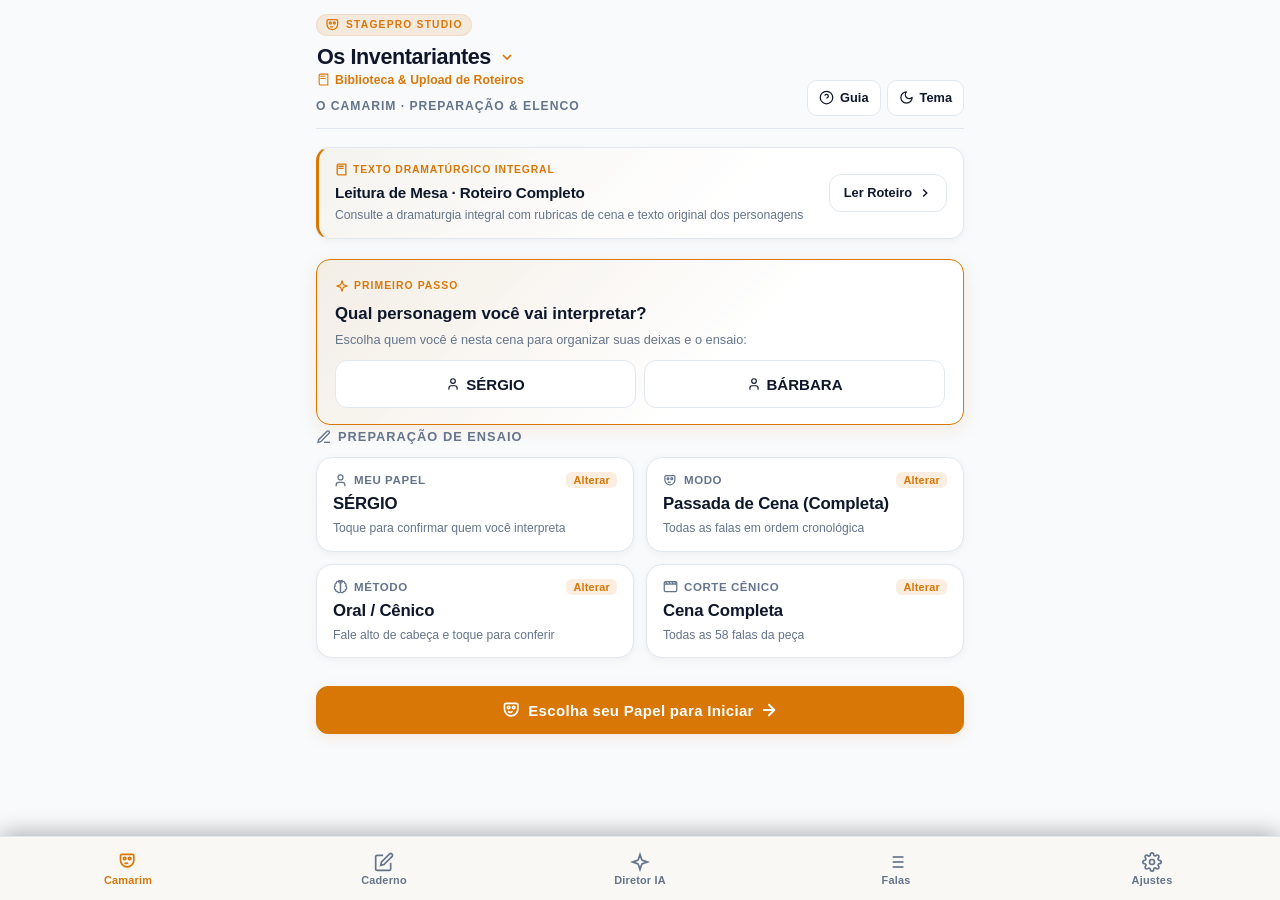
==== commit baac0d4a: "feat: Central do Diretor IA na Bottom Tab Bar, Guia do Ensaio, limpeza de ajustes legados e 75 teste" ====
--- a/index.html
+++ b/index.html
@@ -2,7 +2,7 @@
 <html lang="pt-BR">
 <head>
   <meta charset="utf-8">
-  <meta http-equiv="Content-Security-Policy" content="default-src 'self'; script-src 'self' 'unsafe-inline'; style-src 'self' 'unsafe-inline'; img-src 'self' data: blob:; media-src 'self' blob: data:; connect-src 'self' blob: data:; font-src 'self'; object-src 'none'; base-uri 'self';">
+  <meta http-equiv="Content-Security-Policy" content="default-src 'self'; script-src 'self' 'unsafe-inline'; style-src 'self' 'unsafe-inline'; img-src 'self' data: blob:; media-src 'self' blob: data:; connect-src 'self' blob: data: https://generativelanguage.googleapis.com; font-src 'self'; object-src 'none'; base-uri 'self';">
   <meta name="viewport" content="width=device-width, initial-scale=1, viewport-fit=cover">
   <meta name="theme-color" content="#0b0d11">
   <meta name="apple-mobile-web-app-capable" content="yes">
@@ -39,10 +39,12 @@
           <span class="camarim-subtitle">O Camarim · Preparação & Elenco</span>
         </div>
         <div class="camarim-header-actions">
-          <button id="btnOpenCatalogHeader" class="btn-header" type="button" title="Biblioteca de Roteiros & Upload">
-            <svg class="app-icon" width="15" height="15" viewBox="0 0 24 24" fill="none" stroke="currentColor" stroke-width="2"><path d="M4 19.5v-15A2.5 2.5 0 0 1 6.5 2H20v20H6.5a2.5 2.5 0 0 1-2.5-2.5Z"/><path d="M6 6h10M6 10h10"/></svg>
-            <span>Peças</span>
-          </button>
+          <button id="btnOpenHelp" class="btn-header" type="button" title="Guia do Ensaio · Como Funciona">
+            <svg class="app-icon" width="15" height="15" viewBox="0 0 24 24" fill="none" stroke="currentColor" stroke-width="2"><circle cx="12" cy="12" r="10"/><path d="M9.09 9a3 3 0 0 1 5.83 1c0 2-3 3-3 3"/><line x1="12" y1="17" x2="12.01" y2="17"/></svg>
+            <span>Guia</span>
+          </button>
+          <!-- Botão mantido oculto para retrocompatibilidade com suíte de testes legada -->
+          <button id="btnOpenCatalogHeader" class="btn-header" type="button" title="Biblioteca de Roteiros" style="display:none;" aria-hidden="true"></button>
           <button id="btnToggleTheme" class="btn-header" type="button" title="Alternar Modo Claro / Escuro">
             <span id="themeHeaderIcon" style="display:inline-flex; align-items:center;">
               <svg class="app-icon" width="15" height="15" viewBox="0 0 24 24" fill="none" stroke="currentColor" stroke-width="2"><circle cx="12" cy="12" r="4"/><path d="M12 2v2M12 20v2M4.93 4.93l1.41 1.41M17.66 17.66l1.41 1.41M2 12h2M20 12h2M6.34 17.66l-1.41 1.41M19.07 4.93l-1.41 1.41"/></svg>
@@ -410,6 +412,10 @@
       <button type="button" class="tab-bar-item" id="tabBtnCaderno" data-tab="caderno">
         <svg class="app-icon" width="20" height="20" viewBox="0 0 24 24" fill="none" stroke="currentColor" stroke-width="2"><path d="M11 4H4a2 2 0 0 0-2 2v14a2 2 0 0 0 2 2h14a2 2 0 0 0 2-2v-7"/><path d="M18.5 2.5a2.121 2.121 0 0 1 3 3L12 15l-4 1 1-4 9.5-9.5z"/></svg>
         <span>Caderno</span>
+      </button>
+      <button type="button" class="tab-bar-item" id="tabBtnAI" data-tab="ai" title="Diretor IA · Inteligência e Dramaturgia">
+        <svg class="app-icon" width="20" height="20" viewBox="0 0 24 24" fill="none" stroke="currentColor" stroke-width="2"><path d="m12 3-1.9 5.8a2 2 0 0 1-1.3 1.3L3 12l5.8 1.9a2 2 0 0 1 1.3 1.3L12 21l1.9-5.8a2 2 0 0 1 1.3-1.3L21 12l-5.8-1.9a2 2 0 0 1-1.3-1.3L12 3Z"/></svg>
+        <span>Diretor IA</span>
       </button>
       <button type="button" id="tabBtnScript" data-tab="script" style="display:none;" aria-hidden="true">
         <span>Roteiro</span>
@@ -448,6 +454,10 @@
           <span>Gravações de Voz</span>
           <span class="caderno-rec-count-badge" id="cadernoRecordingsCountBadge">0</span>
         </button>
+        <button type="button" class="caderno-tab-btn" id="cadernoTabBtnQuiz" data-subtab="quiz">
+          <svg class="app-icon" width="16" height="16" viewBox="0 0 24 24" fill="none" stroke="currentColor" stroke-width="2"><path d="M19.4 7.8c0-1.6.8-2.2 1.6-2.8-1.3-1.3-3.1-2-5-2-1.6 0-2.2.8-2.8 1.6a2 2 0 0 1-2.3 0C10.2 3.8 9.6 3 8 3 6.2 3 4.3 3.7 3 5c.8.7 1.6 1.3 1.6 2.8a2 2 0 0 1-1.1 1.8C2.8 10.2 2 10.8 2 12.4c0 1.6.8 2.2 1.6 2.8a2 2 0 0 1 1.1 1.8c-.8.8-1.6 1.4-2.4 2.1 1.3 1.3 3.1 2 5 2 1.6 0 2.2-.8 2.8-1.6a2 2 0 0 1 2.3 0c.7.8 1.3 1.6 2.8 1.6 1.8 0 3.7-.7 5-2-.8-.7-1.6-1.3-1.6-2.8a2 2 0 0 1 1.1-1.8c.6-.5 1.4-1.1 1.4-2.7 0-1.6-.8-2.2-1.6-2.8a2 2 0 0 1-1.1-1.8Z"/></svg>
+          <span>Quiz Dramatúrgico</span>
+        </button>
       </div>
 
       <div class="modal-body caderno-modal-body">
@@ -499,6 +509,26 @@
             <div id="cadernoSpeechDetailContainer" class="caderno-speech-detail" hidden>
               <!-- Preenchido via UIController.renderCadernoSpeechDetail() -->
             </div>
+          </div>
+
+          <!-- CARD C: O DIRETOR STANISLAVSKI (AÇÕES & SUBTEXTO) -->
+          <div class="caderno-card caderno-stanislavski-card">
+            <div class="caderno-card-header">
+              <div class="caderno-card-title">
+                <svg class="app-icon" width="16" height="16" viewBox="0 0 24 24" fill="none" stroke="currentColor" stroke-width="2"><path d="m12 3-1.9 5.8a2 2 0 0 1-1.3 1.3L3 12l5.8 1.9a2 2 0 0 1 1.3 1.3L12 21l1.9-5.8a2 2 0 0 1 1.3-1.3L21 12l-5.8-1.9a2 2 0 0 1-1.3-1.3L12 3Z"/></svg>
+                <span>O Diretor Stanislavski · Ações & Subtexto</span>
+              </div>
+            </div>
+            <p class="caderno-card-desc">
+              Preencha dinamicamente verbos de ação ativos (ex: "Desarmar", "Intimidar", "Suplicar") e intenções ocultas para todas as falas da sua personagem nesta peça.
+            </p>
+            <div style="display:flex; gap:8px; align-items:center; flex-wrap:wrap;">
+              <button type="button" class="btn btn-primary" id="btnGenerateStanislavskiCaderno" style="flex:1; min-height:42px;">
+                <svg class="app-icon" width="16" height="16" viewBox="0 0 24 24" fill="none" stroke="currentColor" stroke-width="2"><path d="m12 3-1.9 5.8a2 2 0 0 1-1.3 1.3L3 12l5.8 1.9a2 2 0 0 1 1.3 1.3L12 21l1.9-5.8a2 2 0 0 1 1.3-1.3L21 12l-5.8-1.9a2 2 0 0 1-1.3-1.3L12 3Z"/></svg>
+                <span>Gerar Verbos de Ação & Subtexto</span>
+              </button>
+            </div>
+            <div id="cadernoStanislavskiFeedback" class="file-feedback" style="display:none; margin-top:8px;"></div>
           </div>
         </div>
 
@@ -555,6 +585,48 @@
             </div>
           </div>
         </div>
+
+        <!-- SUBABA 3: QUIZ & DESAFIOS DRAMATÚRGICOS -->
+        <div id="cadernoSubtabQuiz" class="caderno-subtab-pane" hidden>
+          <div class="caderno-card caderno-quiz-card">
+            <div class="caderno-card-header">
+              <div class="caderno-card-title">
+                <svg class="app-icon" width="16" height="16" viewBox="0 0 24 24" fill="none" stroke="currentColor" stroke-width="2"><polygon points="13 2 3 14 12 14 11 22 21 10 12 10 13 2"/></svg>
+                <span>Quiz Dramatúrgico · Compreensão & Réplica</span>
+              </div>
+              <span class="quiz-score-badge" id="cadernoQuizScoreBadge">0 acertos</span>
+            </div>
+            <p class="caderno-card-desc">
+              Desafie sua compreensão da cena com perguntas de fixação baseadas na intenção de réplica, gatilhos de deixa e palavras-chave da peça ativa.
+            </p>
+            <div class="form-group" style="margin-bottom:12px;">
+              <label for="cadernoQuizSpeechSelect">Escolha a fala para o desafio:</label>
+              <div class="custom-select-box">
+                <select id="cadernoQuizSpeechSelect" class="form-control" title="Selecione uma fala para o desafio">
+                  <!-- Preenchido via UIController.renderCadernoQuizSpeeches() -->
+                </select>
+                <div class="select-chevron">
+                  <svg class="app-icon" width="14" height="14" viewBox="0 0 24 24" fill="none" stroke="currentColor" stroke-width="2.5"><polyline points="6 9 12 15 18 9"/></svg>
+                </div>
+              </div>
+            </div>
+            <div style="display:flex; gap:8px; margin-bottom:12px;">
+              <button type="button" class="btn btn-primary" id="btnGenerateCadernoQuiz" style="flex:1;">
+                <svg class="app-icon" width="16" height="16" viewBox="0 0 24 24" fill="none" stroke="currentColor" stroke-width="2"><path d="m12 3-1.9 5.8a2 2 0 0 1-1.3 1.3L3 12l5.8 1.9a2 2 0 0 1 1.3 1.3L12 21l1.9-5.8a2 2 0 0 1 1.3-1.3L21 12l-5.8-1.9a2 2 0 0 1-1.3-1.3L12 3Z"/></svg>
+                <span>Gerar Desafio</span>
+              </button>
+              <button type="button" class="btn btn-secondary" id="btnRandomCadernoQuiz" title="Escolher fala aleatória da personagem">
+                <svg class="app-icon" width="16" height="16" viewBox="0 0 24 24" fill="none" stroke="currentColor" stroke-width="2"><polyline points="1 4 1 10 7 10"/><path d="M3.51 15a9 9 0 1 0 2.13-9.36L1 10"/></svg>
+                <span>Aleatório</span>
+              </button>
+            </div>
+            <div id="cadernoQuizContainer" class="caderno-quiz-interactive-area">
+              <div class="caderno-quiz-empty">
+                <p>Selecione uma fala e toque em <strong>"Gerar Desafio"</strong> para iniciar o quiz dramatúrgico.</p>
+              </div>
+            </div>
+          </div>
+        </div>
       </div>
     </div>
   </div>
@@ -741,6 +813,53 @@
           </button>
         </div>
 
+        <!-- Inteligência Artificial (Google Gemini · BYOK) -->
+        <div class="form-group settings-card ai-settings-card">
+          <div class="settings-card-header">
+            <svg class="app-icon" width="16" height="16" viewBox="0 0 24 24" fill="none" stroke="currentColor" stroke-width="2"><path d="m12 3-1.9 5.8a2 2 0 0 1-1.3 1.3L3 12l5.8 1.9a2 2 0 0 1 1.3 1.3L12 21l1.9-5.8a2 2 0 0 1 1.3-1.3L21 12l-5.8-1.9a2 2 0 0 1-1.3-1.3L12 3Z"/></svg>
+            <span>Inteligência Artificial (Google Gemini · BYOK)</span>
+          </div>
+          <p style="font-size:0.8rem; color:var(--fg-muted); margin:0 0 12px; line-height:1.45;">
+            Conecte sua chave gratuita do Google AI Studio para higienização inteligente, arcos dramáticos e subtexto de Stanislavski. A chave fica guardada apenas no seu dispositivo.
+          </p>
+          <div class="form-group" style="margin-bottom:8px;">
+            <label for="inputGeminiApiKey">Chave de API (Google AI Studio):</label>
+            <div style="display:flex; gap:6px;">
+              <input type="password" id="inputGeminiApiKey" class="form-control" placeholder="Cole sua chave AIzaSy..." autocomplete="off" spellcheck="false" style="flex:1;">
+              <button type="button" id="btnToggleApiKeyVisibility" class="btn btn-secondary btn-icon-only" title="Mostrar/Ocultar Chave">
+                <svg class="app-icon" width="16" height="16" viewBox="0 0 24 24" fill="none" stroke="currentColor" stroke-width="2"><path d="M2 12s3-7 10-7 10 7 10 7-3 7-10 7-10-7-10-7Z"/><circle cx="12" cy="12" r="3"/></svg>
+              </button>
+            </div>
+          </div>
+          <div class="form-group" style="margin-bottom:12px;">
+            <label for="selectGeminiModel">Modelo Gemini:</label>
+            <div class="custom-select-box">
+              <select id="selectGeminiModel" class="form-control" title="Modelo Gemini">
+                <option value="gemini-2.5-flash">Gemini 2.5 Flash (Recomendado - Rápido e Preciso)</option>
+                <option value="gemini-2.0-flash">Gemini 2.0 Flash (Rápido e Estável)</option>
+                <option value="gemini-1.5-flash">Gemini 1.5 Flash (Econômico)</option>
+              </select>
+              <div class="select-chevron">
+                <svg class="app-icon" width="14" height="14" viewBox="0 0 24 24" fill="none" stroke="currentColor" stroke-width="2.5"><polyline points="6 9 12 15 18 9"/></svg>
+              </div>
+            </div>
+          </div>
+          <div style="display:flex; gap:8px; margin-bottom:10px;">
+            <button type="button" id="btnTestGeminiConnection" class="btn btn-secondary" style="flex:1;">
+              <svg class="app-icon" width="14" height="14" viewBox="0 0 24 24" fill="none" stroke="currentColor" stroke-width="2"><path d="M2 12h2l3-7 4 14 4-14 3 7h4"/></svg>
+              <span>Testar Conexão</span>
+            </button>
+            <button type="button" id="btnSaveGeminiKey" class="btn btn-primary" style="flex:1;">
+              <svg class="app-icon" width="14" height="14" viewBox="0 0 24 24" fill="none" stroke="currentColor" stroke-width="2.5"><polyline points="20 6 9 17 4 12"/></svg>
+              <span>Salvar Chave</span>
+            </button>
+            <button type="button" id="btnClearGeminiKey" class="btn btn-danger-outline btn-icon-only" title="Remover Chave">
+              <svg class="app-icon" width="14" height="14" viewBox="0 0 24 24" fill="none" stroke="currentColor" stroke-width="2"><polyline points="3 6 5 6 21 6"/><path d="M19 6v14a2 2 0 0 1-2 2H7a2 2 0 0 1-2-2V6m3 0V4a2 2 0 0 1 2-2h4a2 2 0 0 1 2 2v2"/></svg>
+            </button>
+          </div>
+          <div id="geminiConnectionFeedback" class="file-feedback" style="display:none;"></div>
+        </div>
+
         <!-- Backup & Restauração -->
         <div class="form-group settings-card">
           <div class="settings-card-header">
@@ -771,22 +890,6 @@
           </button>
         </div>
 
-        <hr style="border:none; border-top:1px solid var(--border); margin:20px 0;">
-
-        <div class="form-group">
-          <label for="scriptEditor">Texto da Peça (Formato Dramatúrgico):</label>
-          <textarea id="scriptEditor" class="form-control"></textarea>
-          <div style="display:flex; gap:8px; margin-top:8px;">
-            <button id="btnSaveScript" class="btn btn-primary" style="flex:1;" type="button">
-              <svg class="app-icon" width="16" height="16" viewBox="0 0 24 24" fill="none" stroke="currentColor" stroke-width="2.5"><polyline points="20 6 9 17 4 12"/></svg>
-              <span>Salvar e Carregar Texto</span>
-            </button>
-            <button id="btnRestoreOriginal" class="btn btn-secondary" style="flex:1;" type="button">
-              <svg class="app-icon" width="16" height="16" viewBox="0 0 24 24" fill="none" stroke="currentColor" stroke-width="2"><polyline points="1 4 1 10 7 10"/><path d="M3.51 15a9 9 0 1 0 2.13-9.36L1 10"/></svg>
-              <span>Restaurar "Os Inventariantes"</span>
-            </button>
-          </div>
-        </div>
       </div>
     </div>
   </div>
@@ -903,10 +1006,14 @@
             <textarea id="importRawScriptText" class="form-control" placeholder="Cole aqui o texto da peça teatral (ex: **PERSONAGEM:** fala...)" rows="8"></textarea>
           </div>
 
-          <div class="import-actions-row">
-            <button type="button" id="btnAnalyzeImport" class="btn btn-primary" style="width:100%;">
+          <div class="import-actions-row" style="display:flex; gap:8px;">
+            <button type="button" id="btnAnalyzeImport" class="btn btn-secondary" style="flex:1;">
+              <svg class="app-icon" width="16" height="16" viewBox="0 0 24 24" fill="none" stroke="currentColor" stroke-width="2"><line x1="4" y1="21" x2="4" y2="14"/><line x1="4" y1="10" x2="4" y2="3"/><line x1="12" y1="21" x2="12" y2="12"/><line x1="12" y1="8" x2="12" y2="3"/><line x1="20" y1="21" x2="20" y2="16"/><line x1="20" y1="12" x2="20" y2="3"/><line x1="1" y1="14" x2="7" y2="14"/><line x1="9" y1="8" x2="15" y2="8"/><line x1="17" y1="16" x2="23" y2="16"/></svg>
+              <span>Análise Offline</span>
+            </button>
+            <button type="button" id="btnAnalyzeImportAI" class="btn btn-primary" style="flex:1;">
               <svg class="app-icon" width="16" height="16" viewBox="0 0 24 24" fill="none" stroke="currentColor" stroke-width="2"><path d="m12 3-1.9 5.8a2 2 0 0 1-1.3 1.3L3 12l5.8 1.9a2 2 0 0 1 1.3 1.3L12 21l1.9-5.8a2 2 0 0 1 1.3-1.3L21 12l-5.8-1.9a2 2 0 0 1-1.3-1.3L12 3Z"/></svg>
-              <span>Analisar e Personalizar Roteiro</span>
+              <span>Higienizar com IA</span>
             </button>
           </div>
         </div>
@@ -953,6 +1060,19 @@
             </select>
           </div>
 
+          <!-- ARCOS DRAMÁTICOS / BEATS SUGERIDOS PELA IA OU HEURÍSTICA -->
+          <div class="form-group">
+            <label>Arcos Dramáticos & Beats Cênicos:</label>
+            <p class="form-help-text">Revise e ajuste os arcos e beats da peça antes de salvar:</p>
+            <div id="importReviewBeatsList" class="beats-curation-container">
+              <!-- Injetado via UIController.renderReviewBeatList() -->
+            </div>
+            <button type="button" class="btn btn-secondary btn-add-beat" id="btnAddReviewBeat" style="font-size:0.8rem; padding:4px 10px; margin-top:4px;">
+              <svg class="app-icon" width="14" height="14" viewBox="0 0 24 24" fill="none" stroke="currentColor" stroke-width="2"><line x1="12" y1="5" x2="12" y2="19"/><line x1="5" y1="12" x2="19" y2="12"/></svg>
+              <span>Adicionar Beat</span>
+            </button>
+          </div>
+
           <div class="review-stats-card" id="importReviewStatsBox">
             <!-- Estatísticas dinâmicas injetadas via UIController.updateReviewStats() -->
           </div>
@@ -966,6 +1086,172 @@
               <svg class="app-icon" width="16" height="16" viewBox="0 0 24 24" fill="none" stroke="currentColor" stroke-width="2.5"><polyline points="20 6 9 17 4 12"/></svg>
               <span>Salvar e Iniciar Ensaio</span>
             </button>
+          </div>
+        </div>
+      </div>
+    </div>
+  </div>
+
+  <!-- MODAL: GUIA DO ENSAIO · COMO FUNCIONA O STAGEPRO STUDIO -->
+  <div id="modalHelp" class="modal-backdrop" role="dialog" aria-modal="true" aria-labelledby="modalHelpTitle" hidden>
+    <div class="modal-content modal-content-wide">
+      <div class="modal-drag-bar" aria-hidden="true"></div>
+      <div class="modal-header">
+        <h2 id="modalHelpTitle">
+          <svg class="app-icon" width="18" height="18" viewBox="0 0 24 24" fill="none" stroke="currentColor" stroke-width="2"><circle cx="12" cy="12" r="10"/><path d="M9.09 9a3 3 0 0 1 5.83 1c0 2-3 3-3 3"/><line x1="12" y1="17" x2="12.01" y2="17"/></svg>
+          <span>Guia do Ensaio · Como Funciona</span>
+        </h2>
+        <button id="btnCloseHelp" class="btn-close" type="button" aria-label="Fechar">&times;</button>
+      </div>
+      <div class="modal-body help-modal-body">
+        <section class="help-section">
+          <h3 class="help-section-title">
+            <svg class="app-icon" width="16" height="16" viewBox="0 0 24 24" fill="none" stroke="currentColor" stroke-width="2"><path d="M3 11c0 4.4 3.6 8 8 8s8-3.6 8-8V6a2 2 0 0 0-2-2H5a2 2 0 0 0-2 2v5z"/><circle cx="8" cy="9" r="1.5"/><circle cx="14" cy="9" r="1.5"/><path d="M8 14c1 1.2 3 1.2 4 0"/></svg>
+            <span>1. O Camarim (Preparação em 4 Slots)</span>
+          </h3>
+          <p>O Camarim é onde você configura a sua sessão antes de subir ao Palco. Toque em qualquer um dos 4 cards de preparação:</p>
+          <ul class="help-list">
+            <li><strong>Meu Papel:</strong> Escolha qual personagem você interpreta nesta sessão.</li>
+            <li><strong>Modo de Ensaio:</strong>
+              <ul>
+                <li><em>Só Minhas + Deixas:</em> Salta diálogos longos entre outros e foca onde você atua.</li>
+                <li><em>Cena Toda:</em> Ouve a cena corrida de ponta a ponta.</li>
+                <li><em>Foco nas Fraquezas:</em> O algoritmo prioriza falas com baixo domínio ou erros recentes.</li>
+                <li><em>Ping-Pong de Deixas:</em> Simula o ritmo acelerado de réplicas e contragolpes com contagem regressiva.</li>
+                <li><em>Ponto Eletrônico:</em> O aplicativo sopra sua deixa no fone antes da sua fala.</li>
+              </ul>
+            </li>
+            <li><strong>Método de Estudo:</strong> Oral (ensaio livre em voz alta), Quiz (preenchimento de lacunas de palavras) ou Digitação (desafio de teclado).</li>
+            <li><strong>Cena / Beat:</strong> Delimita o estudo a um arco cênico específico em vez da peça inteira.</li>
+          </ul>
+        </section>
+
+        <section class="help-section">
+          <h3 class="help-section-title">
+            <svg class="app-icon" width="16" height="16" viewBox="0 0 24 24" fill="none" stroke="currentColor" stroke-width="2"><polygon points="5 3 19 12 5 21 5 3"/></svg>
+            <span>2. No Palco (Fixação e Retenção)</span>
+          </h3>
+          <p>Durante o ensaio de uma fala sua:</p>
+          <ul class="help-list">
+            <li><strong>Chegar Oculto:</strong> Por padrão, a fala do seu personagem vem escondida para estimular o resgate ativo da memória.</li>
+            <li><strong>Botão Dica (D):</strong> Revela as primeiras letras das palavras sem entregar o texto todo.</li>
+            <li><strong>Acertei (Avanço):</strong> Aumenta o nível de domínio da fala (nível 1 a 5).</li>
+            <li><strong>Errei (Reforço):</strong> Rebaixa o nível e agenda a fala para reaparecer em instantes (repetição espaçada adaptativa).</li>
+            <li><strong>Gatilho de Deixa:</strong> Um badge no card indica o conector mnemônico que engata sua réplica na fala anterior do parceiro.</li>
+          </ul>
+        </section>
+
+        <section class="help-section">
+          <h3 class="help-section-title">
+            <svg class="app-icon" width="16" height="16" viewBox="0 0 24 24" fill="none" stroke="currentColor" stroke-width="2"><path d="M4 19.5v-15A2.5 2.5 0 0 1 6.5 2H20v20H6.5a2.5 2.5 0 0 1-2.5-2.5Z"/><path d="M6 6h10M6 10h10"/></svg>
+            <span>3. Biblioteca & Importação de Roteiros</span>
+          </h3>
+          <p>O aplicativo suporta múltiplas peças simultaneamente com isolamento estrito de notas, áudios e progresso:</p>
+          <ul class="help-list">
+            <li>Toque no <strong>título da peça</strong> no topo do Camarim para abrir a biblioteca e alternar entre peças com 1 toque.</li>
+            <li>No importador, suba arquivos (<code>.txt</code>, <code>.fountain</code>, <code>.md</code>) ou cole qualquer texto. Na prévia, você pode renomear, remover ou adicionar personagens e definir a divisão de blocos (beats).</li>
+          </ul>
+        </section>
+
+        <section class="help-section">
+          <h3 class="help-section-title">
+            <svg class="app-icon" width="16" height="16" viewBox="0 0 24 24" fill="none" stroke="currentColor" stroke-width="2"><path d="m12 3-1.9 5.8a2 2 0 0 1-1.3 1.3L3 12l5.8 1.9a2 2 0 0 1 1.3 1.3L12 21l1.9-5.8a2 2 0 0 1 1.3-1.3L21 12l-5.8-1.9a2 2 0 0 1-1.3-1.3L12 3Z"/></svg>
+            <span>4. O Diretor IA (Inteligência Dramatúrgica)</span>
+          </h3>
+          <p>Na aba <strong>Diretor IA</strong> na barra inferior, você tem acesso aos recursos de dramaturgia inteligente:</p>
+          <ul class="help-list">
+            <li><strong>Verbos de Ação de Stanislavski:</strong> Mapeia o objetivo ativo (no infinitivo, como <em>"Desarmar"</em>, <em>"Intimidar"</em>, <em>"Suplicar"</em>) e o subtexto de cada fala da peça.</li>
+            <li><strong>Quiz Dramatúrgico:</strong> Desafios cênicos sobre réplicas, intenções e deixas para testar a retenção profunda.</li>
+            <li><strong>Conexão Gemini (BYOK):</strong> Você pode usar o assistente offline ou conectar sua chave gratuita do Google AI Studio para análises mais profundas.</li>
+          </ul>
+        </section>
+      </div>
+    </div>
+  </div>
+
+  <!-- MODAL: DIRETOR IA (INTELIGÊNCIA DRAMATÚRGICA, STANISLAVSKI & DESAFIOS) -->
+  <div id="modalAIDirector" class="modal-backdrop" role="dialog" aria-modal="true" aria-labelledby="modalAIDirectorTitle" hidden>
+    <div class="modal-content modal-content-wide">
+      <div class="modal-drag-bar" aria-hidden="true"></div>
+      <div class="modal-header">
+        <h2 id="modalAIDirectorTitle">
+          <svg class="app-icon" width="18" height="18" viewBox="0 0 24 24" fill="none" stroke="currentColor" stroke-width="2"><path d="m12 3-1.9 5.8a2 2 0 0 1-1.3 1.3L3 12l5.8 1.9a2 2 0 0 1 1.3 1.3L12 21l1.9-5.8a2 2 0 0 1 1.3-1.3L21 12l-5.8-1.9a2 2 0 0 1-1.3-1.3L12 3Z"/></svg>
+          <span>Diretor IA · Inteligência & Dramaturgia</span>
+        </h2>
+        <button id="btnCloseAIDirector" class="btn-close" type="button" aria-label="Fechar">&times;</button>
+      </div>
+
+      <div class="modal-body ai-director-modal-body">
+        <!-- CARD A: STATUS DA IA & BYOK -->
+        <div class="ai-hub-card">
+          <div class="ai-hub-card-header">
+            <div class="ai-hub-card-title">
+              <svg class="app-icon" width="16" height="16" viewBox="0 0 24 24" fill="none" stroke="currentColor" stroke-width="2"><circle cx="12" cy="12" r="10"/><path d="m9 12 2 2 4-4"/></svg>
+              <span>Status do Assistente Dramatúrgico</span>
+            </div>
+            <span class="ai-badge-status" id="aiDirectorStatusBadge">Modo Offline</span>
+          </div>
+          <p class="ai-hub-desc" id="aiDirectorStatusDesc">
+            O Diretor IA opera de forma 100% offline com heurísticas locais. Você também pode plugar sua chave gratuita do Google AI Studio para análise profunda de subtexto.
+          </p>
+          <div class="ai-key-inline-row">
+            <input type="password" id="inputAIKeyDirect" class="form-control" placeholder="Chave Gemini (AIzaSy...)" autocomplete="off" spellcheck="false" style="flex:1;">
+            <button type="button" id="btnSaveAIKeyDirect" class="btn btn-secondary">
+              <span>Salvar Chave</span>
+            </button>
+            <button type="button" id="btnTestAIKeyDirect" class="btn btn-secondary btn-icon-only" title="Testar Conexão">
+              <svg class="app-icon" width="14" height="14" viewBox="0 0 24 24" fill="none" stroke="currentColor" stroke-width="2"><path d="M2 12h2l3-7 4 14 4-14 3 7h4"/></svg>
+            </button>
+          </div>
+          <div id="aiDirectFeedback" class="file-feedback" style="display:none; margin-top:8px;"></div>
+        </div>
+
+        <!-- CARD B: O DIRETOR STANISLAVSKI (SUBTEXTO E VERBOS DE AÇÃO) -->
+        <div class="ai-hub-card">
+          <div class="ai-hub-card-header">
+            <div class="ai-hub-card-title">
+              <svg class="app-icon" width="16" height="16" viewBox="0 0 24 24" fill="none" stroke="currentColor" stroke-width="2"><path d="M14.5 2H6a2 2 0 0 0-2 2v16a2 2 0 0 0 2 2h12a2 2 0 0 0 2-2V7.5L14.5 2z"/><polyline points="14 2 14 8 20 8"/></svg>
+              <span>O Diretor Stanislavski · Subtexto & Ações</span>
+            </div>
+          </div>
+          <p class="ai-hub-desc">
+            Mapeie o objetivo ativo e o subtexto íntimo para cada réplica do seu personagem na peça ativa (<strong id="aiDirectorPlayTitle">Os Inventariantes</strong>).
+          </p>
+          <div class="ai-action-buttons-row">
+            <button type="button" class="btn btn-primary" id="btnRunStanislavskiDirect" style="flex:1;">
+              <svg class="app-icon" width="15" height="15" viewBox="0 0 24 24" fill="none" stroke="currentColor" stroke-width="2"><path d="m12 3-1.9 5.8a2 2 0 0 1-1.3 1.3L3 12l5.8 1.9a2 2 0 0 1 1.3 1.3L12 21l1.9-5.8a2 2 0 0 1 1.3-1.3L21 12l-5.8-1.9a2 2 0 0 1-1.3-1.3L12 3Z"/></svg>
+              <span>Gerar Subtexto da Peça Ativa</span>
+            </button>
+          </div>
+          <div id="stanislavskiDirectFeedback" class="file-feedback" style="display:none; margin-top:8px;"></div>
+          <div id="stanislavskiIntentsPreview" class="stanislavski-intents-preview" style="margin-top:10px;">
+            <!-- Preenchido via UIController.renderAIDirector() -->
+          </div>
+        </div>
+
+        <!-- CARD C: DESAFIOS E QUIZ DRAMATÚRGICO -->
+        <div class="ai-hub-card">
+          <div class="ai-hub-card-header">
+            <div class="ai-hub-card-title">
+              <svg class="app-icon" width="16" height="16" viewBox="0 0 24 24" fill="none" stroke="currentColor" stroke-width="2"><polygon points="12 2 15.09 8.26 22 9.27 17 14.14 18.18 21.02 12 17.77 5.82 21.02 7 14.14 2 9.27 8.91 8.26 12 2"/></svg>
+              <span>Desafio & Quiz Dramatúrgico</span>
+            </div>
+          </div>
+          <p class="ai-hub-desc">
+            Teste sua assimilação cênica com perguntas inteligentes sobre réplicas exatas, deixas do colega e intenções de Stanislavski.
+          </p>
+          <div class="ai-action-buttons-row">
+            <button type="button" class="btn btn-primary" id="btnGenerateAIQuizDirect" style="flex:1;">
+              <svg class="app-icon" width="15" height="15" viewBox="0 0 24 24" fill="none" stroke="currentColor" stroke-width="2"><polygon points="5 3 19 12 5 21 5 3"/></svg>
+              <span>Gerar Desafio</span>
+            </button>
+            <button type="button" class="btn btn-secondary" id="btnRandomAIQuizDirect" style="flex:1;">
+              <svg class="app-icon" width="15" height="15" viewBox="0 0 24 24" fill="none" stroke="currentColor" stroke-width="2"><path d="M21.5 2v6h-6M21.34 15.57a10 10 0 1 1-.57-8.38l5.67-5.67"/></svg>
+              <span>Desafio Aleatório</span>
+            </button>
+          </div>
+          <div id="aiQuizContainer" class="caderno-quiz-container" style="margin-top:12px;">
+            <!-- Injetado dinamicamente via UIController.renderAIQuizChallenge() -->
           </div>
         </div>
       </div>
@@ -978,6 +1264,7 @@
   <script src="js/utils.js"></script>
   <script src="js/state.js"></script>
   <script src="js/parser.js"></script>
+  <script src="js/ai-service.js"></script>
   <script src="js/storage.js"></script>
   <script src="js/audio.js"></script>
   <script src="js/ui.js"></script>
--- a/css/style.css
+++ b/css/style.css
@@ -3385,4 +3385,487 @@
   gap: 10px;
   align-items: center;
   margin-top: 6px;
+}
+
+/* ETAPA 4: INTELIGÊNCIA ARTIFICIAL, GATILHOS DE DEIXA & ARCOS DRAMÁTICOS */
+.ai-settings-card {
+  border-left: 3px solid var(--accent);
+}
+
+.ai-connection-feedback {
+  margin-top: 8px;
+  padding: 8px 12px;
+  border-radius: 8px;
+  font-size: 0.82rem;
+  line-height: 1.4;
+}
+
+.ai-feedback-success {
+  background: var(--success-soft);
+  color: var(--success);
+  border: 1px solid var(--success);
+}
+
+.ai-feedback-error {
+  background: var(--danger-soft);
+  color: var(--danger);
+  border: 1px solid var(--danger);
+}
+
+/* GATILHOS CAUSAIS DE DEIXA (ENGATE CÊNICO) */
+.cue-trigger-badge {
+  display: inline-flex;
+  align-items: center;
+  gap: 5px;
+  background: var(--accent-soft);
+  border: 1px solid var(--border-focus);
+  color: var(--accent);
+  font-size: 0.75rem;
+  font-weight: 700;
+  padding: 3px 8px;
+  border-radius: 6px;
+  margin-top: 6px;
+  margin-bottom: 2px;
+}
+
+.cue-trigger-word {
+  color: var(--accent);
+  font-weight: 800;
+  text-decoration: underline;
+  text-decoration-color: var(--accent);
+  text-underline-offset: 3px;
+  background: var(--accent-soft);
+  padding: 0 4px;
+  border-radius: 4px;
+}
+
+/* VERBO DE AÇÃO STANISLAVSKI & SUBTEXTO */
+.intent-action-badge {
+  display: inline-flex;
+  align-items: center;
+  background: var(--accent);
+  color: var(--accent-text);
+  font-size: 0.72rem;
+  font-weight: 800;
+  text-transform: uppercase;
+  letter-spacing: 0.04em;
+  padding: 2px 7px;
+  border-radius: 4px;
+  margin-right: 6px;
+}
+
+.intent-subtext-body {
+  font-style: italic;
+  color: var(--fg);
+}
+
+/* CURADORIA DE ARCOS E BEATS NO IMPORTADOR */
+.beats-curation-container {
+  display: flex;
+  flex-direction: column;
+  gap: 8px;
+  max-height: 220px;
+  overflow-y: auto;
+  padding: 8px;
+  background: var(--surface-elevated);
+  border: 1px solid var(--border-subtle);
+  border-radius: 12px;
+  margin-bottom: 10px;
+}
+
+.review-beat-item {
+  display: flex;
+  align-items: center;
+  gap: 8px;
+  background: var(--card-bg);
+  border: 1px solid var(--border);
+  padding: 6px 10px;
+  border-radius: 8px;
+  transition: border-color 0.15s ease;
+}
+
+.review-beat-item:hover {
+  border-color: var(--accent);
+}
+
+.review-beat-badge {
+  font-size: 0.72rem;
+  font-weight: 800;
+  color: var(--accent);
+  background: var(--accent-soft);
+  padding: 2px 6px;
+  border-radius: 4px;
+  white-space: nowrap;
+}
+
+.review-beat-name-input {
+  flex: 1;
+  background: transparent;
+  border: 1px solid transparent;
+  color: var(--fg);
+  font-size: 0.84rem;
+  font-weight: 600;
+  padding: 3px 6px;
+  border-radius: 4px;
+  transition: all 0.15s ease;
+}
+
+.review-beat-name-input:focus {
+  background: var(--surface-elevated);
+  border-color: var(--accent);
+  outline: none;
+}
+
+.review-beat-range {
+  font-size: 0.72rem;
+  color: var(--fg-muted);
+  white-space: nowrap;
+}
+
+.btn-remove-beat {
+  background: transparent;
+  border: none;
+  color: var(--fg-muted);
+  cursor: pointer;
+  font-size: 1rem;
+  padding: 0 4px;
+  display: inline-flex;
+  align-items: center;
+  justify-content: center;
+}
+
+.btn-remove-beat:hover {
+  color: var(--danger);
+}
+
+.caderno-stanislavski-card {
+  border-left: 3px solid var(--accent);
+}
+
+/* QUIZ DRAMATÚRGICO NO CADERNO DE ENSAIO */
+.caderno-quiz-card {
+  border-left: 3px solid var(--accent);
+}
+
+.quiz-score-badge {
+  font-size: 0.75rem;
+  font-weight: 800;
+  color: var(--accent);
+  background: var(--accent-soft);
+  padding: 3px 10px;
+  border-radius: 999px;
+  border: 1px solid var(--border-focus);
+}
+
+.caderno-quiz-interactive-area {
+  margin-top: 10px;
+}
+
+.caderno-quiz-empty {
+  padding: 20px;
+  text-align: center;
+  color: var(--fg-muted);
+  font-size: 0.85rem;
+  border: 1px dashed var(--border);
+  border-radius: 10px;
+}
+
+.quiz-challenge-card {
+  background: var(--surface-elevated);
+  border: 1px solid var(--border-subtle);
+  border-radius: 12px;
+  padding: 14px;
+  display: flex;
+  flex-direction: column;
+  gap: 12px;
+}
+
+.quiz-challenge-question {
+  display: flex;
+  align-items: flex-start;
+  gap: 8px;
+  font-size: 0.95rem;
+  font-weight: 700;
+  color: var(--fg);
+  line-height: 1.45;
+}
+
+.quiz-challenge-keyword-hint {
+  display: flex;
+  align-items: center;
+  gap: 6px;
+  font-size: 0.78rem;
+  color: var(--accent);
+  background: var(--accent-soft);
+  padding: 4px 10px;
+  border-radius: 6px;
+  border: 1px solid var(--border-focus);
+}
+
+.quiz-challenge-options-grid {
+  display: flex;
+  flex-direction: column;
+  gap: 8px;
+}
+
+.btn-quiz-challenge-option {
+  display: flex;
+  align-items: center;
+  gap: 10px;
+  padding: 10px 12px;
+  background: var(--card-bg);
+  border: 1px solid var(--border);
+  border-radius: 8px;
+  color: var(--fg);
+  font-size: 0.86rem;
+  text-align: left;
+  cursor: pointer;
+  transition: all 0.15s ease;
+}
+
+.btn-quiz-challenge-option:hover:not(:disabled) {
+  border-color: var(--accent);
+  background: var(--surface-hover);
+}
+
+.btn-quiz-challenge-option.correct {
+  background: var(--success-soft);
+  border-color: var(--success);
+  color: var(--success);
+  font-weight: 700;
+}
+
+.btn-quiz-challenge-option.incorrect {
+  background: var(--danger-soft);
+  border-color: var(--danger);
+  color: var(--danger);
+}
+
+.quiz-opt-letter {
+  display: inline-flex;
+  align-items: center;
+  justify-content: center;
+  width: 22px;
+  height: 22px;
+  border-radius: 50%;
+  background: var(--surface-elevated);
+  font-size: 0.75rem;
+  font-weight: 800;
+  flex-shrink: 0;
+}
+
+.quiz-challenge-feedback {
+  padding: 8px 12px;
+  border-radius: 8px;
+  font-size: 0.82rem;
+  display: flex;
+  align-items: center;
+  gap: 8px;
+  line-height: 1.4;
+}
+
+.quiz-challenge-feedback.success {
+  background: var(--success-soft);
+  color: var(--success);
+  border: 1px solid var(--success);
+}
+
+.quiz-challenge-feedback.error {
+  background: var(--danger-soft);
+  color: var(--danger);
+  border: 1px solid var(--danger);
+}
+
+.btn-add-beat {
+  align-self: flex-start;
+  margin-top: 4px;
+}
+
+/* ==========================================================================
+   CENTRAL DO DIRETOR IA & GUIA DO ENSAIO
+   ========================================================================== */
+.ai-director-modal-body,
+.help-modal-body {
+  display: flex;
+  flex-direction: column;
+  gap: 16px;
+  padding: 16px;
+}
+
+.ai-hub-card {
+  background: var(--surface-elevated);
+  border: 1px solid var(--border-subtle);
+  border-radius: 14px;
+  padding: 16px;
+  display: flex;
+  flex-direction: column;
+  gap: 10px;
+}
+
+.ai-hub-card-header {
+  display: flex;
+  align-items: center;
+  justify-content: space-between;
+  gap: 8px;
+}
+
+.ai-hub-card-title {
+  display: flex;
+  align-items: center;
+  gap: 8px;
+  font-weight: 700;
+  font-size: 0.94rem;
+  color: var(--fg);
+}
+
+.ai-badge-status {
+  display: inline-flex;
+  align-items: center;
+  gap: 5px;
+  font-size: 0.72rem;
+  font-weight: 700;
+  padding: 3px 8px;
+  border-radius: 999px;
+  background: var(--surface-hover);
+  color: var(--fg-muted);
+  border: 1px solid var(--border);
+}
+
+.ai-badge-status.online {
+  background: var(--accent-soft);
+  color: var(--accent);
+  border-color: var(--accent);
+}
+
+.ai-badge-status.offline {
+  background: var(--surface-hover);
+  color: var(--fg-muted);
+}
+
+.ai-hub-desc {
+  font-size: 0.82rem;
+  color: var(--fg-muted);
+  line-height: 1.5;
+  margin: 0;
+}
+
+.ai-key-inline-row,
+.ai-action-buttons-row {
+  display: flex;
+  gap: 8px;
+  align-items: center;
+}
+
+.stanislavski-stats-bar {
+  display: flex;
+  align-items: center;
+  gap: 6px;
+  font-size: 0.78rem;
+  color: var(--accent);
+  background: var(--accent-soft);
+  padding: 6px 10px;
+  border-radius: 8px;
+  margin-bottom: 8px;
+}
+
+.stanislavski-preview-list {
+  display: flex;
+  flex-direction: column;
+  gap: 8px;
+}
+
+.stanislavski-preview-item {
+  background: var(--card-bg);
+  border: 1px solid var(--border);
+  border-radius: 8px;
+  padding: 10px 12px;
+  display: flex;
+  flex-direction: column;
+  gap: 6px;
+}
+
+.stanislavski-preview-header {
+  display: flex;
+  align-items: center;
+  justify-content: space-between;
+  gap: 8px;
+}
+
+.stanislavski-fala-idx {
+  font-size: 0.76rem;
+  font-weight: 700;
+  color: var(--fg-muted);
+}
+
+.stanislavski-action-badge {
+  font-size: 0.72rem;
+  font-weight: 800;
+  text-transform: uppercase;
+  letter-spacing: 0.04em;
+  background: var(--accent-soft);
+  color: var(--accent);
+  padding: 2px 8px;
+  border-radius: 6px;
+}
+
+.stanislavski-subtext-quote {
+  font-size: 0.82rem;
+  font-style: italic;
+  color: var(--fg);
+  line-height: 1.4;
+}
+
+.stanislavski-preview-more {
+  font-size: 0.75rem;
+  color: var(--fg-muted);
+  text-align: center;
+  padding: 4px;
+}
+
+.ai-preview-empty {
+  font-size: 0.82rem;
+  color: var(--fg-muted);
+  text-align: center;
+  padding: 12px;
+  background: var(--card-bg);
+  border-radius: 8px;
+  border: 1px dashed var(--border);
+}
+
+/* GUIA DO ENSAIO (HELP MODAL) */
+.help-section {
+  background: var(--surface-elevated);
+  border: 1px solid var(--border-subtle);
+  border-radius: 12px;
+  padding: 14px 16px;
+}
+
+.help-section-title {
+  display: flex;
+  align-items: center;
+  gap: 8px;
+  font-size: 0.92rem;
+  font-weight: 700;
+  color: var(--fg);
+  margin: 0 0 8px;
+}
+
+.help-list {
+  margin: 8px 0 0 16px;
+  padding: 0;
+  font-size: 0.82rem;
+  color: var(--fg);
+  line-height: 1.55;
+}
+
+.help-list li {
+  margin-bottom: 6px;
+}
+
+.help-list code {
+  background: var(--surface-hover);
+  padding: 2px 5px;
+  border-radius: 4px;
+  font-family: monospace;
+  font-size: 0.78rem;
 }
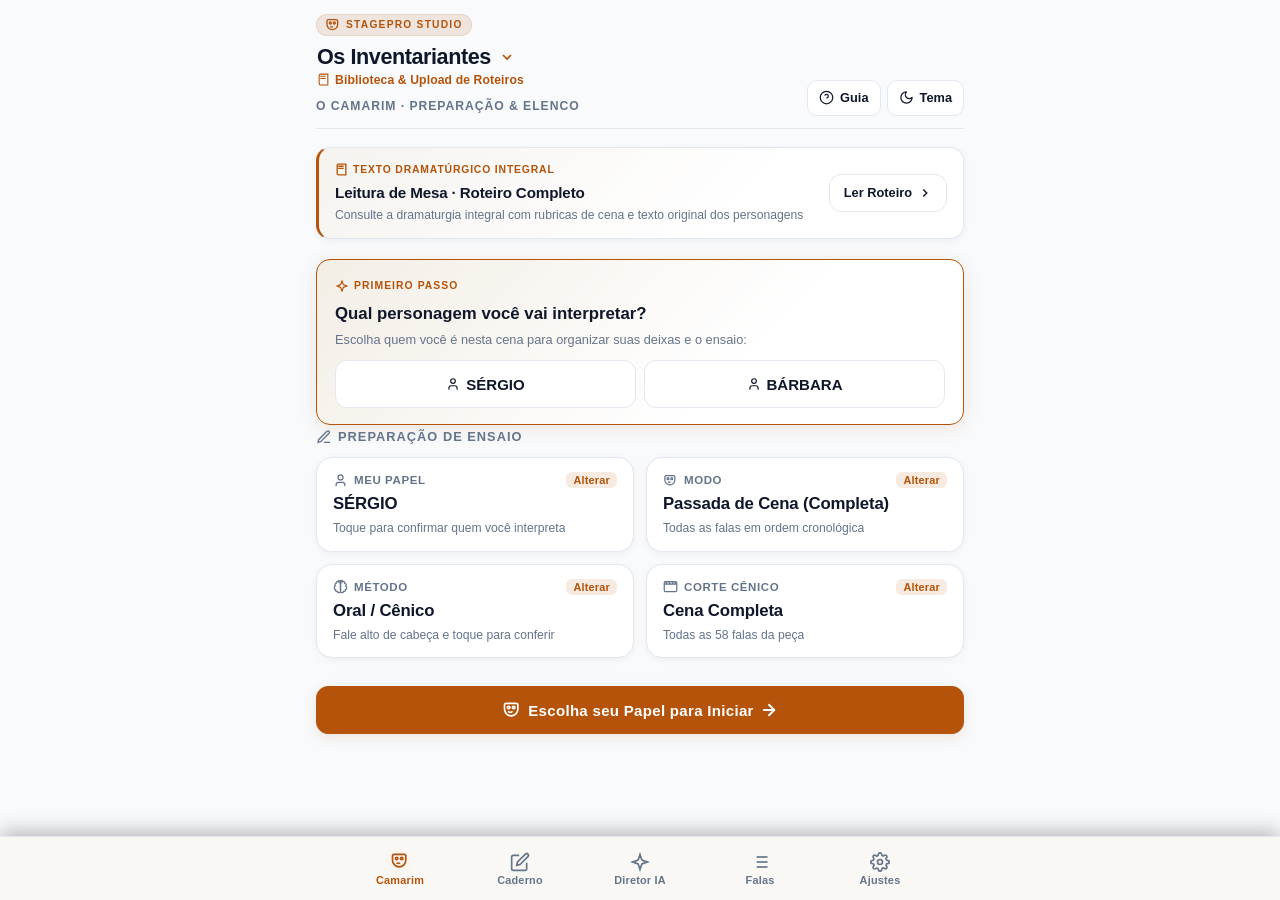
==== commit 23f29bca: "fix(core, ui): correcao de backup, exclusao de pecas, didascalias e modularizacao dos testes - Corri" ====
--- a/index.html
+++ b/index.html
@@ -175,11 +175,11 @@
 
       <!-- BOTTOM SHEETS DOS SLOTS DE CONFIGURAÇÃO -->
       <!-- SHEET 1: ESCOLHA DE PERSONAGEM -->
-      <div id="sheetActor" class="modal-backdrop slot-sheet" hidden>
+      <div id="sheetActor" class="modal-backdrop slot-sheet" role="dialog" aria-modal="true" aria-labelledby="sheetActorTitle" hidden>
         <div class="modal-content">
           <div class="modal-drag-bar" aria-hidden="true"></div>
           <div class="modal-header">
-            <h2>
+            <h2 id="sheetActorTitle">
               <svg class="app-icon" width="18" height="18" viewBox="0 0 24 24" fill="none" stroke="currentColor" stroke-width="2"><path d="M19 21v-2a4 4 0 0 0-4-4H9a4 4 0 0 0-4 4v2"/><circle cx="12" cy="7" r="4"/></svg>
               <span>Escolha seu Personagem</span>
             </h2>
@@ -194,11 +194,11 @@
       </div>
 
       <!-- SHEET 2: MODO DE ENSAIO -->
-      <div id="sheetMode" class="modal-backdrop slot-sheet" hidden>
+      <div id="sheetMode" class="modal-backdrop slot-sheet" role="dialog" aria-modal="true" aria-labelledby="sheetModeTitle" hidden>
         <div class="modal-content">
           <div class="modal-drag-bar" aria-hidden="true"></div>
           <div class="modal-header">
-            <h2>
+            <h2 id="sheetModeTitle">
               <svg class="app-icon" width="18" height="18" viewBox="0 0 24 24" fill="none" stroke="currentColor" stroke-width="2"><path d="M3 11c0 4.4 3.6 8 8 8s8-3.6 8-8V6a2 2 0 0 0-2-2H5a2 2 0 0 0-2 2v5z"/><circle cx="8" cy="9" r="1.5"/><circle cx="14" cy="9" r="1.5"/><path d="M8 14c1 1.2 3 1.2 4 0"/></svg>
               <span>Modo de Ensaio</span>
             </h2>
@@ -276,11 +276,11 @@
       </div>
 
       <!-- SHEET 3: MÉTODO DE MEMORIZAÇÃO -->
-      <div id="sheetMethod" class="modal-backdrop slot-sheet" hidden>
+      <div id="sheetMethod" class="modal-backdrop slot-sheet" role="dialog" aria-modal="true" aria-labelledby="sheetMethodTitle" hidden>
         <div class="modal-content">
           <div class="modal-drag-bar" aria-hidden="true"></div>
           <div class="modal-header">
-            <h2>
+            <h2 id="sheetMethodTitle">
               <svg class="app-icon" width="18" height="18" viewBox="0 0 24 24" fill="none" stroke="currentColor" stroke-width="2"><path d="M9.5 2A2.5 2.5 0 0 1 12 4.5v15a2.5 2.5 0 0 1-4.96.44 2.5 2.5 0 0 1-2.96-3.08 3 3 0 0 1-.34-5.58 2.5 2.5 0 0 1 1.32-4.24 2.5 2.5 0 0 1 4.44-2.04Z"/><path d="M14.5 2A2.5 2.5 0 0 0 12 4.5v15a2.5 2.5 0 0 0 4.96.44 2.5 2.5 0 0 0 2.96-3.08 3 3 0 0 0 .34-5.58 2.5 2.5 0 0 0-1.32-4.24 2.5 2.5 0 0 0-4.44-2.04Z"/></svg>
               <span>Método de Memorização</span>
             </h2>
@@ -324,11 +324,11 @@
       </div>
 
       <!-- SHEET 4: CORTE CÊNICO (BEAT) -->
-      <div id="sheetBeat" class="modal-backdrop slot-sheet" hidden>
+      <div id="sheetBeat" class="modal-backdrop slot-sheet" role="dialog" aria-modal="true" aria-labelledby="sheetBeatTitle" hidden>
         <div class="modal-content">
           <div class="modal-drag-bar" aria-hidden="true"></div>
           <div class="modal-header">
-            <h2>
+            <h2 id="sheetBeatTitle">
               <svg class="app-icon" width="18" height="18" viewBox="0 0 24 24" fill="none" stroke="currentColor" stroke-width="2"><rect x="2" y="4" width="20" height="16" rx="2"/><path d="m4 4 3 4M9 4l3 4M14 4l3 4M19 4l1 4M2 8h20"/></svg>
               <span>Bloco Dramático / Beat</span>
             </h2>
@@ -376,10 +376,10 @@
             </button>
           </div>
         </div>
-        <div class="stage-progress-bar">
+        <div class="stage-progress-bar" role="progressbar" aria-valuenow="0" aria-valuemin="0" aria-valuemax="100" aria-label="Progresso de domínio do papel">
           <div class="progress-bar-fill" id="progressBar"></div>
         </div>
-        <div class="status-toast" id="statusMessage"></div>
+        <div class="status-toast" id="statusMessage" role="status" aria-live="polite"></div>
       </header>
 
       <!-- ÁREA CÊNICA (A ESCUTA E A FALA) -->
@@ -444,25 +444,28 @@
       </div>
 
       <!-- ABAS INTERNAS DO CADERNO -->
-      <div class="caderno-tabs-nav" role="tablist">
-        <button type="button" class="caderno-tab-btn active" id="cadernoTabBtnNotes" data-subtab="notes">
+      <div class="caderno-tabs-nav" role="tablist" aria-label="Abas do Caderno de Ensaio">
+        <button type="button" class="caderno-tab-btn active" id="cadernoTabBtnNotes" data-subtab="notes" role="tab" aria-selected="true" aria-controls="cadernoSubtabNotes">
           <svg class="app-icon" width="16" height="16" viewBox="0 0 24 24" fill="none" stroke="currentColor" stroke-width="2"><path d="M11 4H4a2 2 0 0 0-2 2v14a2 2 0 0 0 2 2h14a2 2 0 0 0 2-2v-7"/><path d="M18.5 2.5a2.121 2.121 0 0 1 3 3L12 15l-4 1 1-4 9.5-9.5z"/></svg>
-          <span>Anotações do Ator</span>
+          <span class="tab-label-full">Anotações do Ator</span>
+          <span class="tab-label-short">Anotações</span>
         </button>
-        <button type="button" class="caderno-tab-btn" id="cadernoTabBtnRecordings" data-subtab="recordings">
+        <button type="button" class="caderno-tab-btn" id="cadernoTabBtnRecordings" data-subtab="recordings" role="tab" aria-selected="false" aria-controls="cadernoSubtabRecordings">
           <svg class="app-icon" width="16" height="16" viewBox="0 0 24 24" fill="none" stroke="currentColor" stroke-width="2"><path d="M12 2a3 3 0 0 0-3 3v7a3 3 0 0 0 6 0V5a3 3 0 0 0-3-3Z"/><path d="M19 10v2a7 7 0 0 1-14 0v-2M12 19v3M8 22h8"/></svg>
-          <span>Gravações de Voz</span>
+          <span class="tab-label-full">Gravações de Voz</span>
+          <span class="tab-label-short">Gravações</span>
           <span class="caderno-rec-count-badge" id="cadernoRecordingsCountBadge">0</span>
         </button>
-        <button type="button" class="caderno-tab-btn" id="cadernoTabBtnQuiz" data-subtab="quiz">
+        <button type="button" class="caderno-tab-btn" id="cadernoTabBtnQuiz" data-subtab="quiz" role="tab" aria-selected="false" aria-controls="cadernoSubtabQuiz">
           <svg class="app-icon" width="16" height="16" viewBox="0 0 24 24" fill="none" stroke="currentColor" stroke-width="2"><path d="M19.4 7.8c0-1.6.8-2.2 1.6-2.8-1.3-1.3-3.1-2-5-2-1.6 0-2.2.8-2.8 1.6a2 2 0 0 1-2.3 0C10.2 3.8 9.6 3 8 3 6.2 3 4.3 3.7 3 5c.8.7 1.6 1.3 1.6 2.8a2 2 0 0 1-1.1 1.8C2.8 10.2 2 10.8 2 12.4c0 1.6.8 2.2 1.6 2.8a2 2 0 0 1 1.1 1.8c-.8.8-1.6 1.4-2.4 2.1 1.3 1.3 3.1 2 5 2 1.6 0 2.2-.8 2.8-1.6a2 2 0 0 1 2.3 0c.7.8 1.3 1.6 2.8 1.6 1.8 0 3.7-.7 5-2-.8-.7-1.6-1.3-1.6-2.8a2 2 0 0 1 1.1-1.8c.6-.5 1.4-1.1 1.4-2.7 0-1.6-.8-2.2-1.6-2.8a2 2 0 0 1-1.1-1.8Z"/></svg>
-          <span>Quiz Dramatúrgico</span>
+          <span class="tab-label-full">Quiz Dramatúrgico</span>
+          <span class="tab-label-short">Quiz</span>
         </button>
       </div>
 
       <div class="modal-body caderno-modal-body">
         <!-- SUBABA 1: ANOTAÇÕES -->
-        <div id="cadernoSubtabNotes" class="caderno-subtab-pane active">
+        <div id="cadernoSubtabNotes" class="caderno-subtab-pane active" role="tabpanel" aria-labelledby="cadernoTabBtnNotes">
           <!-- CARD A: ANOTAÇÕES LIVRES DO ATOR -->
           <div class="caderno-card">
             <div class="caderno-card-header">
@@ -533,7 +536,7 @@
         </div>
 
         <!-- SUBABA 2: GRAVAÇÕES & CENTRAL DE VOZ -->
-        <div id="cadernoSubtabRecordings" class="caderno-subtab-pane" hidden>
+        <div id="cadernoSubtabRecordings" class="caderno-subtab-pane" role="tabpanel" aria-labelledby="cadernoTabBtnRecordings" hidden>
           <!-- CARD A: GRAVADOR RÁPIDO DO CADERNO -->
           <div class="caderno-card caderno-record-studio-card">
             <div class="caderno-card-header">
@@ -587,7 +590,7 @@
         </div>
 
         <!-- SUBABA 3: QUIZ & DESAFIOS DRAMATÚRGICOS -->
-        <div id="cadernoSubtabQuiz" class="caderno-subtab-pane" hidden>
+        <div id="cadernoSubtabQuiz" class="caderno-subtab-pane" role="tabpanel" aria-labelledby="cadernoTabBtnQuiz" hidden>
           <div class="caderno-card caderno-quiz-card">
             <div class="caderno-card-header">
               <div class="caderno-card-title">
@@ -643,16 +646,16 @@
         <button id="btnCloseIndex" class="btn-close" type="button" aria-label="Fechar">&times;</button>
       </div>
       <div class="modal-filter-tabs" role="tablist" aria-label="Filtros de falas">
-        <button class="filter-tab active" data-filter="all" type="button">
+        <button class="filter-tab active" data-filter="all" type="button" role="tab" aria-selected="true">
           <span>Todas</span>
         </button>
-        <button class="filter-tab" data-filter="mine" type="button">
+        <button class="filter-tab" data-filter="mine" type="button" role="tab" aria-selected="false">
           <span>Minhas</span>
         </button>
-        <button class="filter-tab" data-filter="weak" type="button">
+        <button class="filter-tab" data-filter="weak" type="button" role="tab" aria-selected="false">
           <span>Dúvidas</span>
         </button>
-        <button class="filter-tab" data-filter="recorded" type="button">
+        <button class="filter-tab" data-filter="recorded" type="button" role="tab" aria-selected="false">
           <span>Áudios</span>
         </button>
       </div>
@@ -874,11 +877,11 @@
               <svg class="app-icon" width="16" height="16" viewBox="0 0 24 24" fill="none" stroke="currentColor" stroke-width="2"><path d="M21 15v4a2 2 0 0 1-2 2H5a2 2 0 0 1-2-2v-4"/><polyline points="7 10 12 15 17 10"/><line x1="12" y1="15" x2="12" y2="3"/></svg>
               <span>Exportar Backup</span>
             </button>
-            <label class="btn btn-secondary" style="flex:1; cursor:pointer;">
+            <button id="btnImportBackup" class="btn btn-secondary" style="flex:1;" type="button" title="Recuperar ou restaurar backup de segurança" aria-label="Recuperar ou restaurar backup">
               <svg class="app-icon" width="16" height="16" viewBox="0 0 24 24" fill="none" stroke="currentColor" stroke-width="2"><path d="M21 15v4a2 2 0 0 1-2 2H5a2 2 0 0 1-2-2v-4"/><polyline points="17 8 12 3 7 8"/><line x1="12" y1="3" x2="12" y2="15"/></svg>
-              <span>Restaurar</span>
-              <input type="file" id="fileImportBackup" accept=".json" style="display:none;">
-            </label>
+              <span>Recuperar / Restaurar Backup</span>
+            </button>
+            <input type="file" id="fileImportBackup" accept=".json" style="position:fixed; top:-1000px; left:-1000px; opacity:0; pointer-events:none;" aria-hidden="true" tabindex="-1">
           </div>
         </div>
 
--- a/css/style.css
+++ b/css/style.css
@@ -46,11 +46,11 @@
   --fg-subtle: #94a3b8;
   --border: #e2e8f0;
   --border-subtle: #edf2f7;
-  --border-focus: rgba(217, 119, 6, 0.45);
-  --accent: #d97706;
-  --accent-hover: #b45309;
-  --accent-soft: rgba(217, 119, 6, 0.12);
-  --accent-glow: rgba(217, 119, 6, 0.2);
+  --border-focus: rgba(180, 83, 9, 0.45);
+  --accent: #b45309;
+  --accent-hover: #92400e;
+  --accent-soft: rgba(180, 83, 9, 0.12);
+  --accent-glow: rgba(180, 83, 9, 0.2);
   --accent-text: #ffffff;
   --accent-velvet: #be123c;
   --success: #059669;
@@ -94,6 +94,40 @@
   color: inherit;
 }
 
+/* ACESSIBILIDADE DE FOCO E NAVEGAÇÃO POR TECLADO (WCAG 2.4.7) */
+:focus-visible {
+  outline: 2px solid var(--accent);
+  outline-offset: 2px;
+}
+
+button:focus-visible,
+input:focus-visible,
+select:focus-visible,
+textarea:focus-visible,
+[tabindex]:focus-visible,
+.btn:focus-visible,
+.btn-header:focus-visible,
+.btn-close:focus-visible,
+.tab-bar-item:focus-visible,
+.mission-slot-card:focus-visible,
+.mode-card:focus-visible,
+.char-card:focus-visible,
+.study-method-card:focus-visible,
+.filter-tab:focus-visible,
+.caderno-tab-btn:focus-visible,
+.camarim-play-selector-btn:focus-visible,
+.dock-btn-nav:focus-visible,
+.dock-hero-btn:focus-visible,
+.dock-btn-hint:focus-visible {
+  outline: 2px solid var(--accent);
+  outline-offset: 2px;
+}
+
+.app-switch input:focus-visible + .switch-slider {
+  outline: 2px solid var(--accent);
+  outline-offset: 3px;
+}
+
 /* ÍCONES VETORIAIS SVG NATIVOS */
 .app-icon {
   display: inline-block;
@@ -1362,10 +1396,20 @@
   display: inline-flex;
   align-items: center;
   justify-content: center;
+  touch-action: manipulation;
 }
 .btn-icon-only:hover {
+  border-color: var(--accent);
+  color: var(--accent);
+}
+.btn-icon-only.btn-danger-outline:hover,
+.btn-icon-only.btn-danger:hover,
+.btn-icon-only[id*="Delete"]:hover,
+.btn-icon-only[id*="Clear"]:hover,
+.btn-icon-only[id*="trash"]:hover {
   border-color: var(--danger);
   color: var(--danger);
+  background: var(--danger-soft);
 }
 
 /* ÁUDIO EM REPRODUÇÃO ATIVA (TOGGLE PLAY/STOP) */
@@ -1409,6 +1453,9 @@
   gap: 8px;
   width: 100%;
 }
+.dock-inner .btn {
+  min-width: 0;
+}
 .dock-btn-nav {
   background: var(--card-bg);
   border: 1px solid var(--border);
@@ -1444,6 +1491,7 @@
 }
 .dock-hero-btn {
   flex: 1;
+  min-width: 0;
   height: 52px;
   min-height: 52px;
   font-size: 1.02rem;
@@ -1454,12 +1502,13 @@
   align-items: center;
   justify-content: center;
   gap: 6px;
+  touch-action: manipulation;
 }
 .dock-btn-hint {
   height: 52px;
   min-height: 52px;
-  min-width: 80px;
-  padding: 0 14px;
+  min-width: 0;
+  padding: 0 12px;
   font-size: 0.9rem;
   font-weight: 700;
   border-radius: 12px;
@@ -1467,6 +1516,35 @@
   align-items: center;
   justify-content: center;
   gap: 5px;
+  touch-action: manipulation;
+}
+@media (max-width: 360px) {
+  .action-dock {
+    padding: 8px 8px calc(8px + env(safe-area-inset-bottom, 8px));
+  }
+  .dock-inner {
+    gap: 4px;
+  }
+  .dock-btn-nav {
+    width: 40px;
+    min-width: 40px;
+    height: 46px;
+  }
+  .dock-hero-area {
+    gap: 4px;
+  }
+  .dock-hero-btn,
+  .dock-btn-hint {
+    height: 46px;
+    min-height: 46px;
+    font-size: 0.86rem;
+    padding: 0 6px;
+  }
+  .dock-hero-btn svg,
+  .dock-btn-hint svg {
+    width: 15px;
+    height: 15px;
+  }
 }
 .btn-retry {
   background: #d97706;
@@ -1526,7 +1604,8 @@
   border-radius: 20px 20px 0 0;
   width: 100%;
   max-width: 620px;
-  max-height: 88vh;
+  max-height: 90vh;
+  max-height: 90dvh;
   display: flex;
   flex-direction: column;
   box-shadow: var(--shadow-md);
@@ -1566,16 +1645,25 @@
 }
 .btn-close {
   background: transparent;
-  border: none;
+  border: 1px solid transparent;
   font-size: 1.5rem;
   cursor: pointer;
   color: var(--fg-muted);
-  padding: 0 6px;
+  min-width: 44px;
+  min-height: 44px;
+  padding: 0;
+  display: inline-flex;
+  align-items: center;
+  justify-content: center;
+  border-radius: 10px;
   line-height: 1;
-  transition: color 0.15s;
+  transition: all 0.15s ease;
+  touch-action: manipulation;
 }
 .btn-close:hover {
   color: var(--fg);
+  background: var(--surface-elevated);
+  border-color: var(--border);
 }
 
 .modal-filter-tabs {
@@ -1642,9 +1730,10 @@
   color: #1a1408;
 }
 .modal-body {
-  padding: 16px 18px;
+  padding: 16px 18px calc(16px + env(safe-area-inset-bottom, 8px));
   overflow-y: auto;
   flex: 1;
+  -webkit-overflow-scrolling: touch;
 }
 
 /* LISTA DO ÍNDICE */
@@ -1915,11 +2004,17 @@
    ========================================================================== */
 .modal-content-wide {
   max-width: 840px;
-  width: 96%;
+  width: 100%;
   height: 92vh;
+  max-height: 92dvh;
   display: flex;
   flex-direction: column;
   background: var(--bg);
+}
+@media (min-width: 640px) {
+  .modal-content-wide {
+    width: 96%;
+  }
 }
 .script-reader-toolbar {
   padding: 10px 16px;
@@ -2092,6 +2187,30 @@
   background: var(--surface-elevated);
   border-bottom: 1px solid var(--border-subtle);
   align-items: center;
+}
+@media (max-width: 640px) {
+  .script-reader-toolbar {
+    padding: 8px 10px;
+    gap: 6px;
+  }
+  .script-reader-toolbar .custom-select-box {
+    min-width: 0 !important;
+    flex: 1 1 calc(50% - 4px) !important;
+  }
+  .script-reader-toolbar #inputSearchScript {
+    min-width: 0 !important;
+    flex: 1 1 100% !important;
+    width: 100%;
+  }
+  .script-reader-actions-group {
+    width: 100%;
+    justify-content: space-between;
+  }
+}
+@media (max-width: 380px) {
+  .script-reader-toolbar .custom-select-box {
+    flex: 1 1 100% !important;
+  }
 }
 .script-reader-actions-group {
   display: flex;
@@ -2333,12 +2452,17 @@
   border: 1px solid var(--border);
   border-radius: 10px;
   padding: 8px 16px;
+  min-height: 44px;
+  display: inline-flex;
+  align-items: center;
+  justify-content: center;
   font-size: 0.95rem;
   font-weight: 700;
   color: var(--fg);
   cursor: pointer;
   box-shadow: var(--shadow-sm);
   transition: all 0.15s;
+  touch-action: manipulation;
 }
 .quiz-chip:hover {
   border-color: var(--accent);
@@ -2568,7 +2692,7 @@
   border-top: 1px solid var(--border);
   display: flex;
   align-items: center;
-  justify-content: space-around;
+  justify-content: center;
   z-index: 900;
   box-shadow: 0 -4px 20px rgba(0, 0, 0, 0.28);
   transition: transform 0.25s cubic-bezier(0.16, 1, 0.3, 1), opacity 0.2s ease;
@@ -2593,11 +2717,25 @@
   padding: 6px 14px;
   cursor: pointer;
   flex: 1;
-  max-width: 100px;
+  max-width: 120px;
   height: 100%;
+  min-height: 48px;
   transition: all 0.15s ease;
   touch-action: manipulation;
   border-radius: 10px;
+}
+@media (max-width: 380px) {
+  .tab-bar-item {
+    padding: 6px 4px;
+    max-width: none;
+  }
+  .tab-bar-item span {
+    font-size: 0.62rem;
+  }
+  .tab-bar-item svg {
+    width: 18px;
+    height: 18px;
+  }
 }
 .tab-bar-item:hover {
   color: var(--fg);
@@ -2635,9 +2773,24 @@
   padding: 12px 18px 8px;
   border-bottom: 1px solid var(--border);
   background: var(--bg);
+  overflow-x: auto;
+  overflow-y: hidden;
+  -webkit-overflow-scrolling: touch;
+  touch-action: pan-x;
+  scroll-behavior: smooth;
+  scrollbar-width: thin;
+}
+.caderno-tabs-nav::-webkit-scrollbar {
+  height: 3px;
+}
+.caderno-tabs-nav::-webkit-scrollbar-thumb {
+  background: var(--border);
+  border-radius: 999px;
 }
 .caderno-tab-btn {
   flex: 1;
+  min-width: fit-content;
+  white-space: nowrap;
   display: inline-flex;
   align-items: center;
   justify-content: center;
@@ -2651,7 +2804,39 @@
   border-radius: 12px;
   cursor: pointer;
   transition: all 0.2s cubic-bezier(0.16, 1, 0.3, 1);
-  touch-action: manipulation;
+  touch-action: pan-x manipulation;
+}
+.tab-label-short {
+  display: none;
+}
+.tab-label-full {
+  display: inline;
+}
+@media (max-width: 480px) {
+  .caderno-tabs-nav {
+    padding: 8px 10px 6px;
+    gap: 6px;
+    scrollbar-width: none;
+  }
+  .caderno-tabs-nav::-webkit-scrollbar {
+    display: none;
+  }
+  .caderno-tab-btn {
+    flex: 1 1 0%;
+    min-width: 0;
+    padding: 8px 6px;
+    font-size: 0.76rem;
+    gap: 4px;
+  }
+  .tab-label-full {
+    display: none;
+  }
+  .tab-label-short {
+    display: inline;
+    white-space: nowrap;
+    overflow: hidden;
+    text-overflow: ellipsis;
+  }
 }
 .caderno-tab-btn:hover {
   color: var(--fg);
@@ -2678,9 +2863,13 @@
 }
 
 .caderno-modal-body {
-  padding: 16px 18px 28px;
+  padding: 16px 18px calc(48px + env(safe-area-inset-bottom, 24px));
   overflow-y: auto;
-  max-height: calc(85vh - 120px);
+  -webkit-overflow-scrolling: touch;
+  touch-action: pan-y;
+  overscroll-behavior: contain;
+  flex: 1;
+  min-height: 0;
 }
 .caderno-subtab-pane[hidden] {
   display: none !important;
@@ -3006,10 +3195,16 @@
   display: inline-flex;
   align-items: center;
   gap: 8px;
+  max-width: 100%;
+  min-width: 0;
 }
 .play-selector-title-row .play-title {
   margin: 0;
   line-height: 1.15;
+  white-space: nowrap;
+  overflow: hidden;
+  text-overflow: ellipsis;
+  max-width: calc(100vw - 160px);
 }
 .play-selector-chevron {
   color: var(--accent);
@@ -3181,17 +3376,19 @@
   margin-top: 2px;
 }
 .btn-play-switch {
-  min-height: 38px;
+  min-height: 42px;
   padding: 0 16px;
   font-size: 0.86rem;
   font-weight: 800;
   display: inline-flex;
   align-items: center;
   gap: 6px;
+  touch-action: manipulation;
 }
 .btn-play-delete {
-  min-height: 38px;
-  padding: 0 10px;
+  min-height: 42px;
+  min-width: 42px;
+  padding: 0 12px;
   font-size: 0.8rem;
   border-radius: 10px;
   color: var(--danger);
@@ -3200,6 +3397,7 @@
   display: inline-flex;
   align-items: center;
   justify-content: center;
+  touch-action: manipulation;
 }
 .btn-play-delete:hover {
   background: var(--danger-soft);
@@ -3868,4 +4066,143 @@
   border-radius: 4px;
   font-family: monospace;
   font-size: 0.78rem;
+}
+
+/* ==========================================================================
+   OTIMIZAÇÕES RESPONSIVAS DE UX/UI (MOBILE, TABLET & DESKTOP)
+   ========================================================================== */
+
+/* Prevenção de Auto-Zoom no iOS Safari em campos de formulário */
+@media (max-width: 600px) {
+  .form-control,
+  input[type="text"],
+  input[type="password"],
+  input[type="search"],
+  select,
+  textarea {
+    font-size: 16px;
+  }
+}
+
+/* Otimização de Teleprompter e Cards em Telas Médias e Pequenas (<= 480px) */
+@media (max-width: 480px) {
+  .app-container {
+    padding-left: 12px;
+    padding-right: 12px;
+    padding-bottom: 110px;
+  }
+  .speech-card {
+    padding: 14px 14px;
+    border-radius: 14px;
+  }
+  .speech-content {
+    font-size: 1.18rem;
+    line-height: 1.6;
+    margin: 10px 0 16px;
+  }
+  .cue-card {
+    padding: 10px 12px;
+    border-radius: 12px;
+  }
+  .cue-text {
+    font-size: 0.95rem;
+    line-height: 1.45;
+  }
+  .camarim-script-card {
+    padding: 12px 14px;
+    gap: 10px;
+  }
+  .script-card-title {
+    font-size: 0.88rem;
+  }
+  .script-card-desc {
+    font-size: 0.74rem;
+  }
+  .script-card-action {
+    padding: 6px 10px;
+    font-size: 0.78rem;
+  }
+  .ai-key-inline-row {
+    flex-wrap: wrap;
+  }
+  .ai-key-inline-row input {
+    width: 100%;
+    flex: 1 1 100%;
+  }
+  .ai-action-buttons-row {
+    flex-direction: column;
+    width: 100%;
+  }
+  .ai-action-buttons-row button {
+    width: 100%;
+  }
+}
+
+/* Otimização do Cabeçalho e HUD do Palco em Telas Mobile / Compactas (<= 540px) */
+@media (max-width: 540px) {
+  .stage-header-inner {
+    display: flex;
+    flex-wrap: wrap;
+    align-items: center;
+    justify-content: space-between;
+    gap: 6px 8px;
+    min-height: auto;
+  }
+  .stage-center-info {
+    order: 3;
+    width: 100%;
+    flex: 0 0 100%;
+    margin-top: 4px;
+    padding: 0;
+    text-align: center;
+  }
+  .stage-play-title {
+    font-size: 0.96rem;
+    font-weight: 800;
+    max-width: 100%;
+    white-space: normal;
+    text-align: center;
+    line-height: 1.25;
+  }
+  .stage-meta-pills {
+    justify-content: center;
+    gap: 6px;
+    margin-top: 4px;
+    flex-wrap: wrap;
+  }
+  .stage-beat-pill {
+    font-size: 0.74rem;
+    max-width: 100%;
+    white-space: normal;
+  }
+  .stage-method-pill {
+    font-size: 0.7rem;
+    padding: 2px 6px;
+  }
+  .btn-stage-back {
+    padding: 4px 10px;
+    font-size: 0.8rem;
+    min-height: 36px;
+  }
+  .btn-stage-counter {
+    padding: 4px 8px;
+    font-size: 0.76rem;
+  }
+  .btn-stage-icon {
+    min-width: 36px;
+    width: 36px;
+    min-height: 36px;
+    height: 36px;
+    padding: 0;
+  }
+  .camarim-header-actions {
+    gap: 4px;
+  }
+  .btn-header {
+    padding: 5px 8px;
+    font-size: 0.76rem;
+  }
+  .caderno-textarea {
+    min-height: 120px;
+  }
 }
